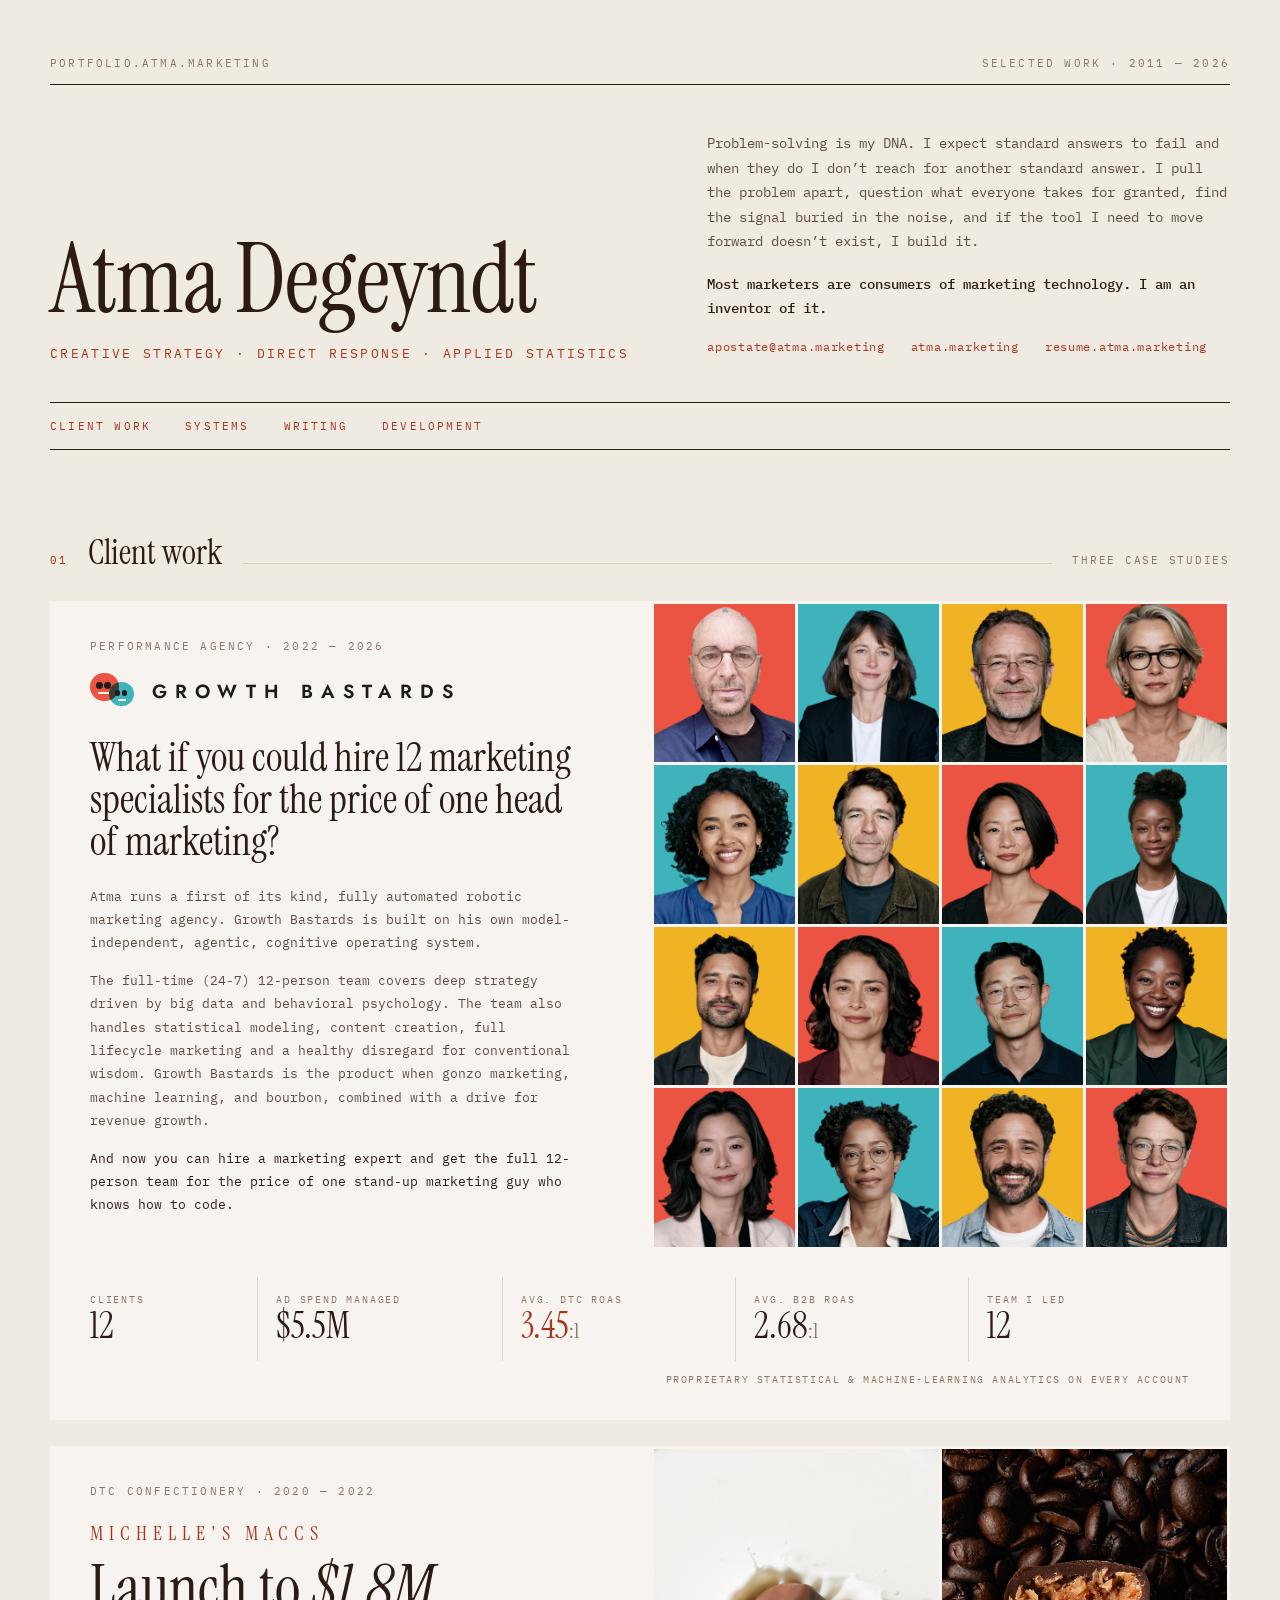
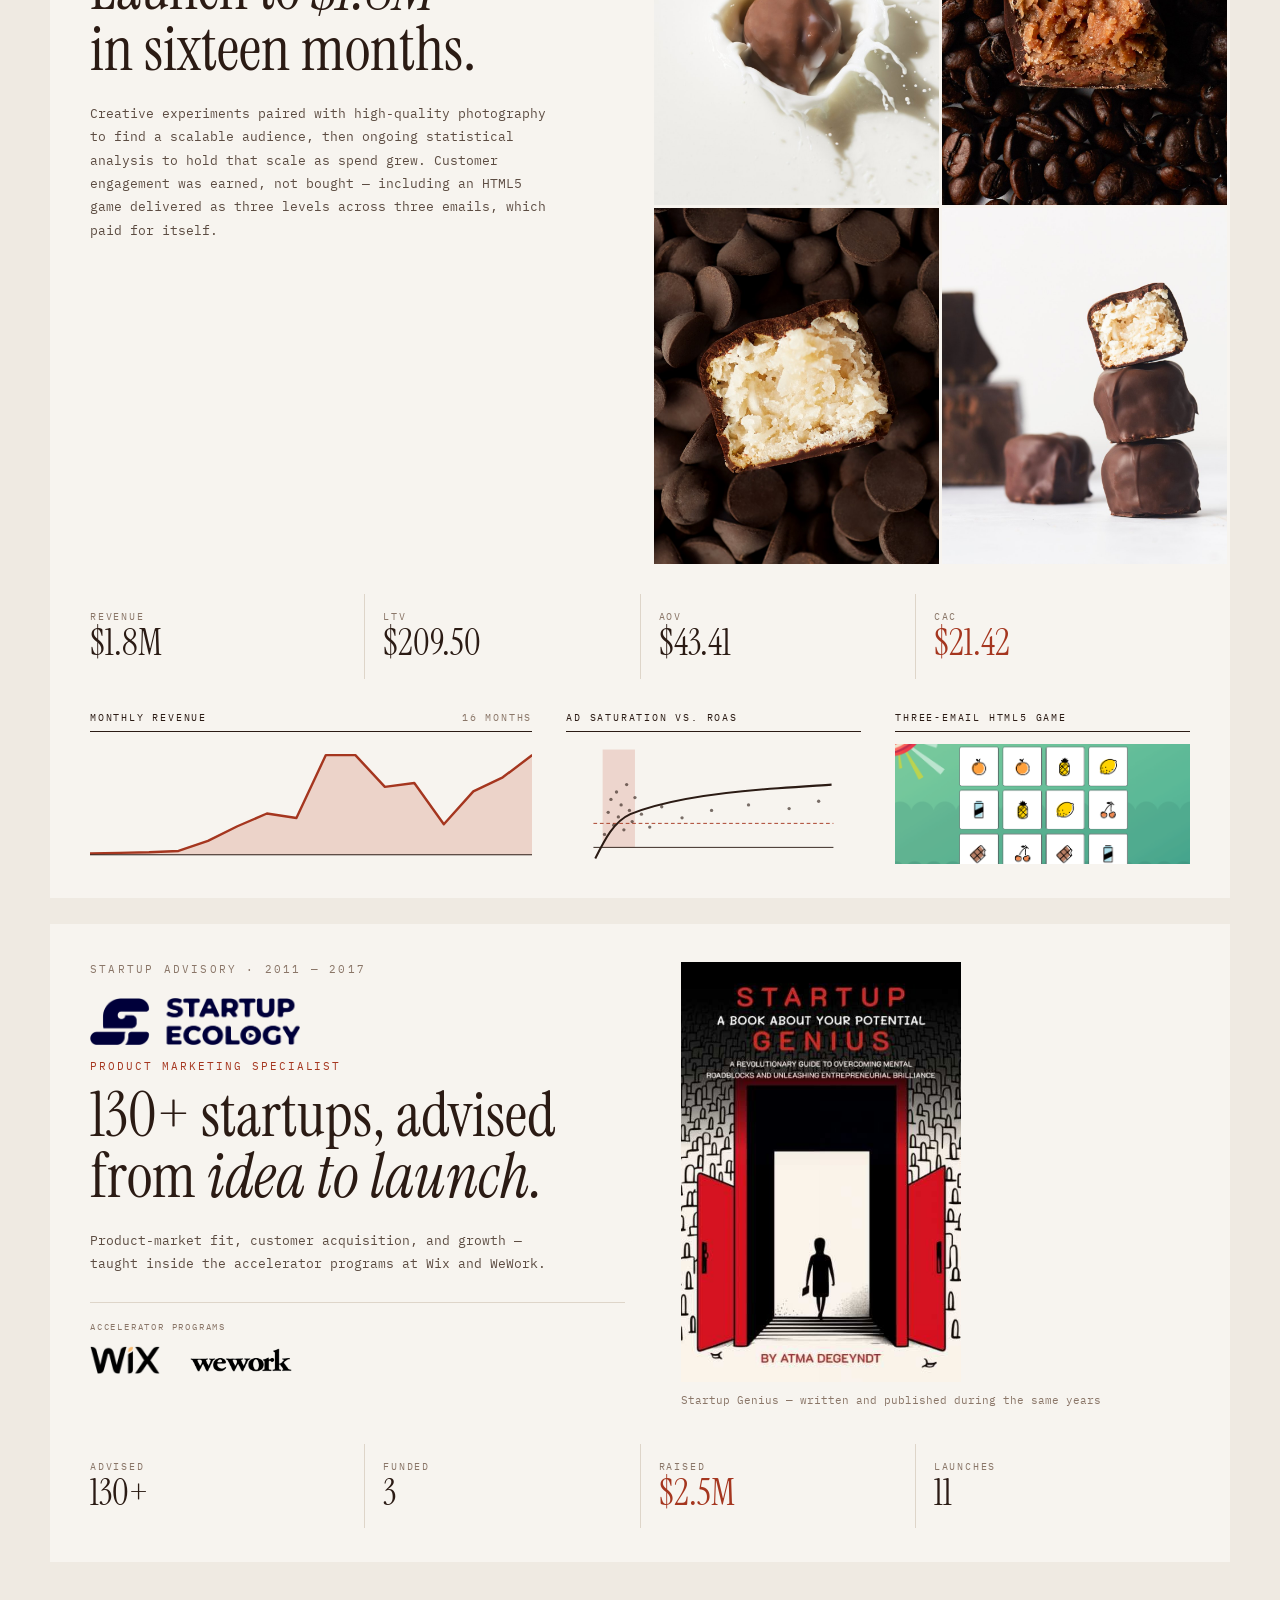
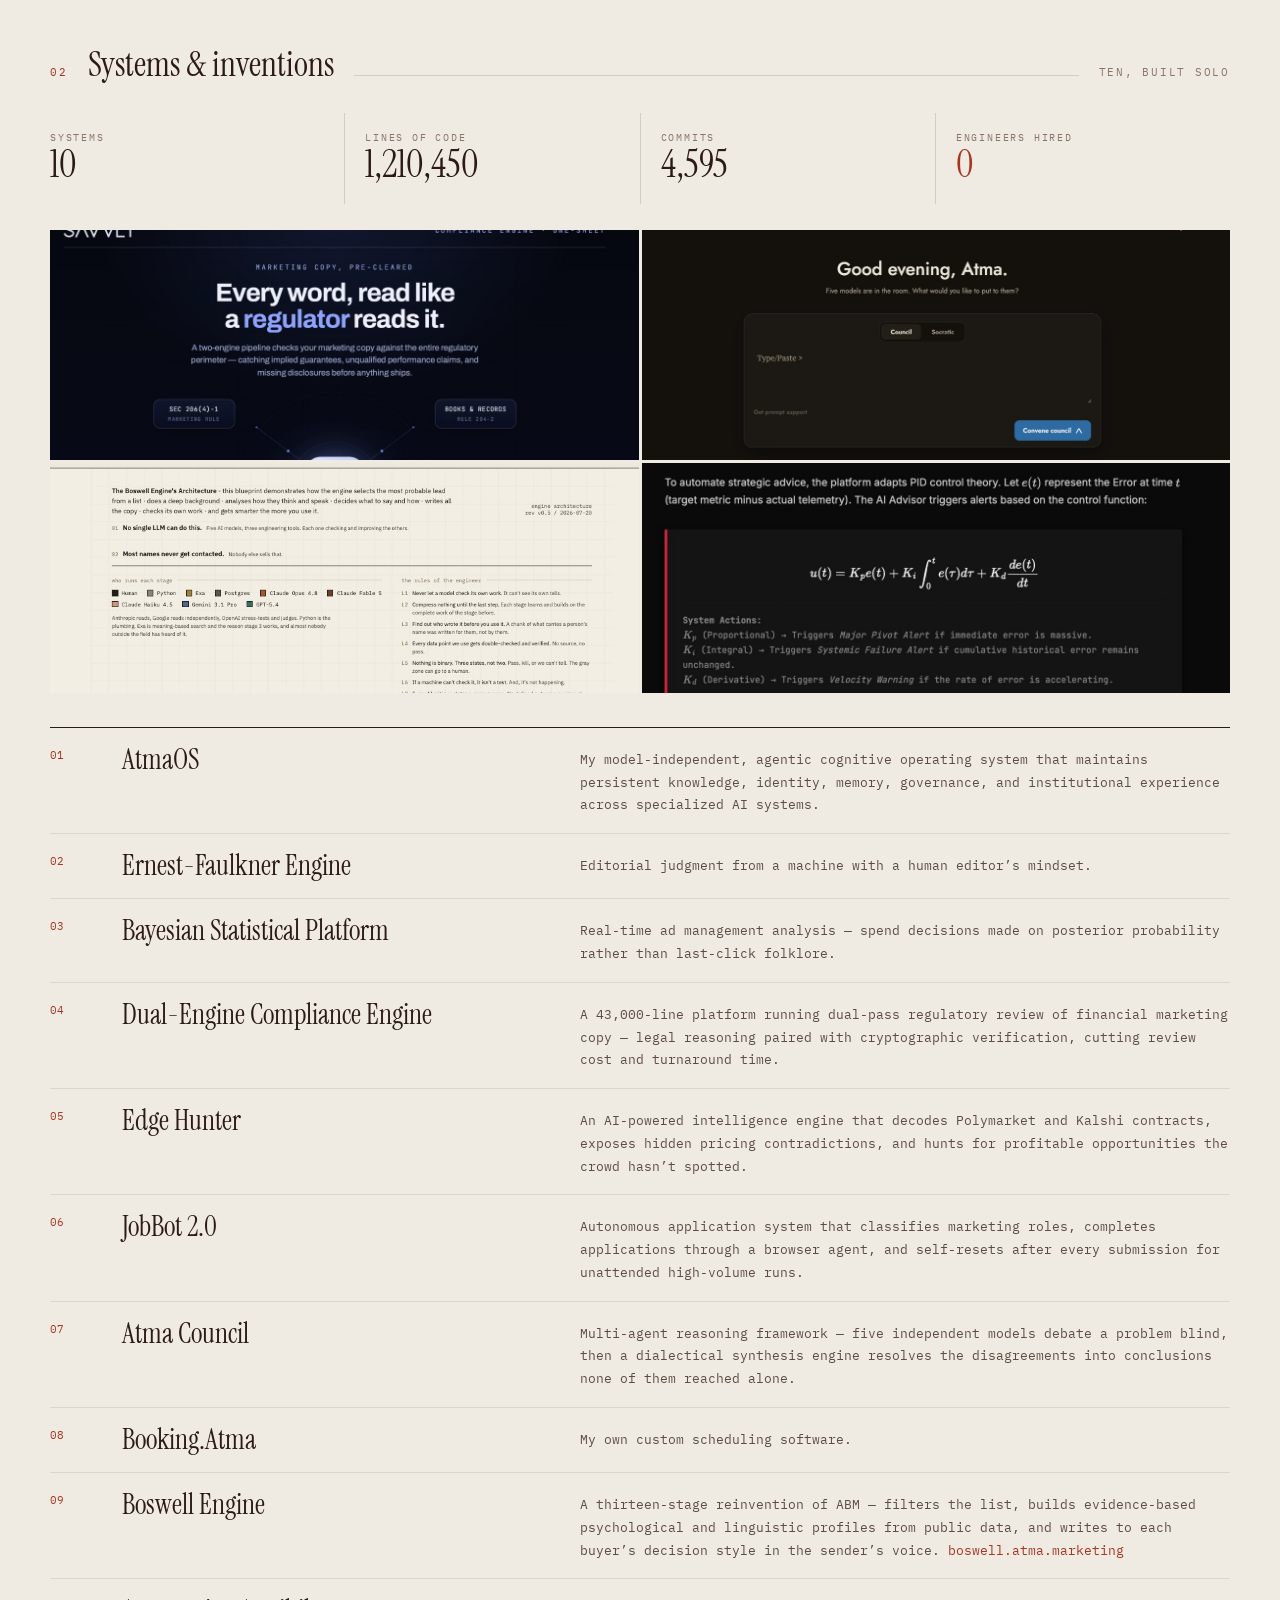
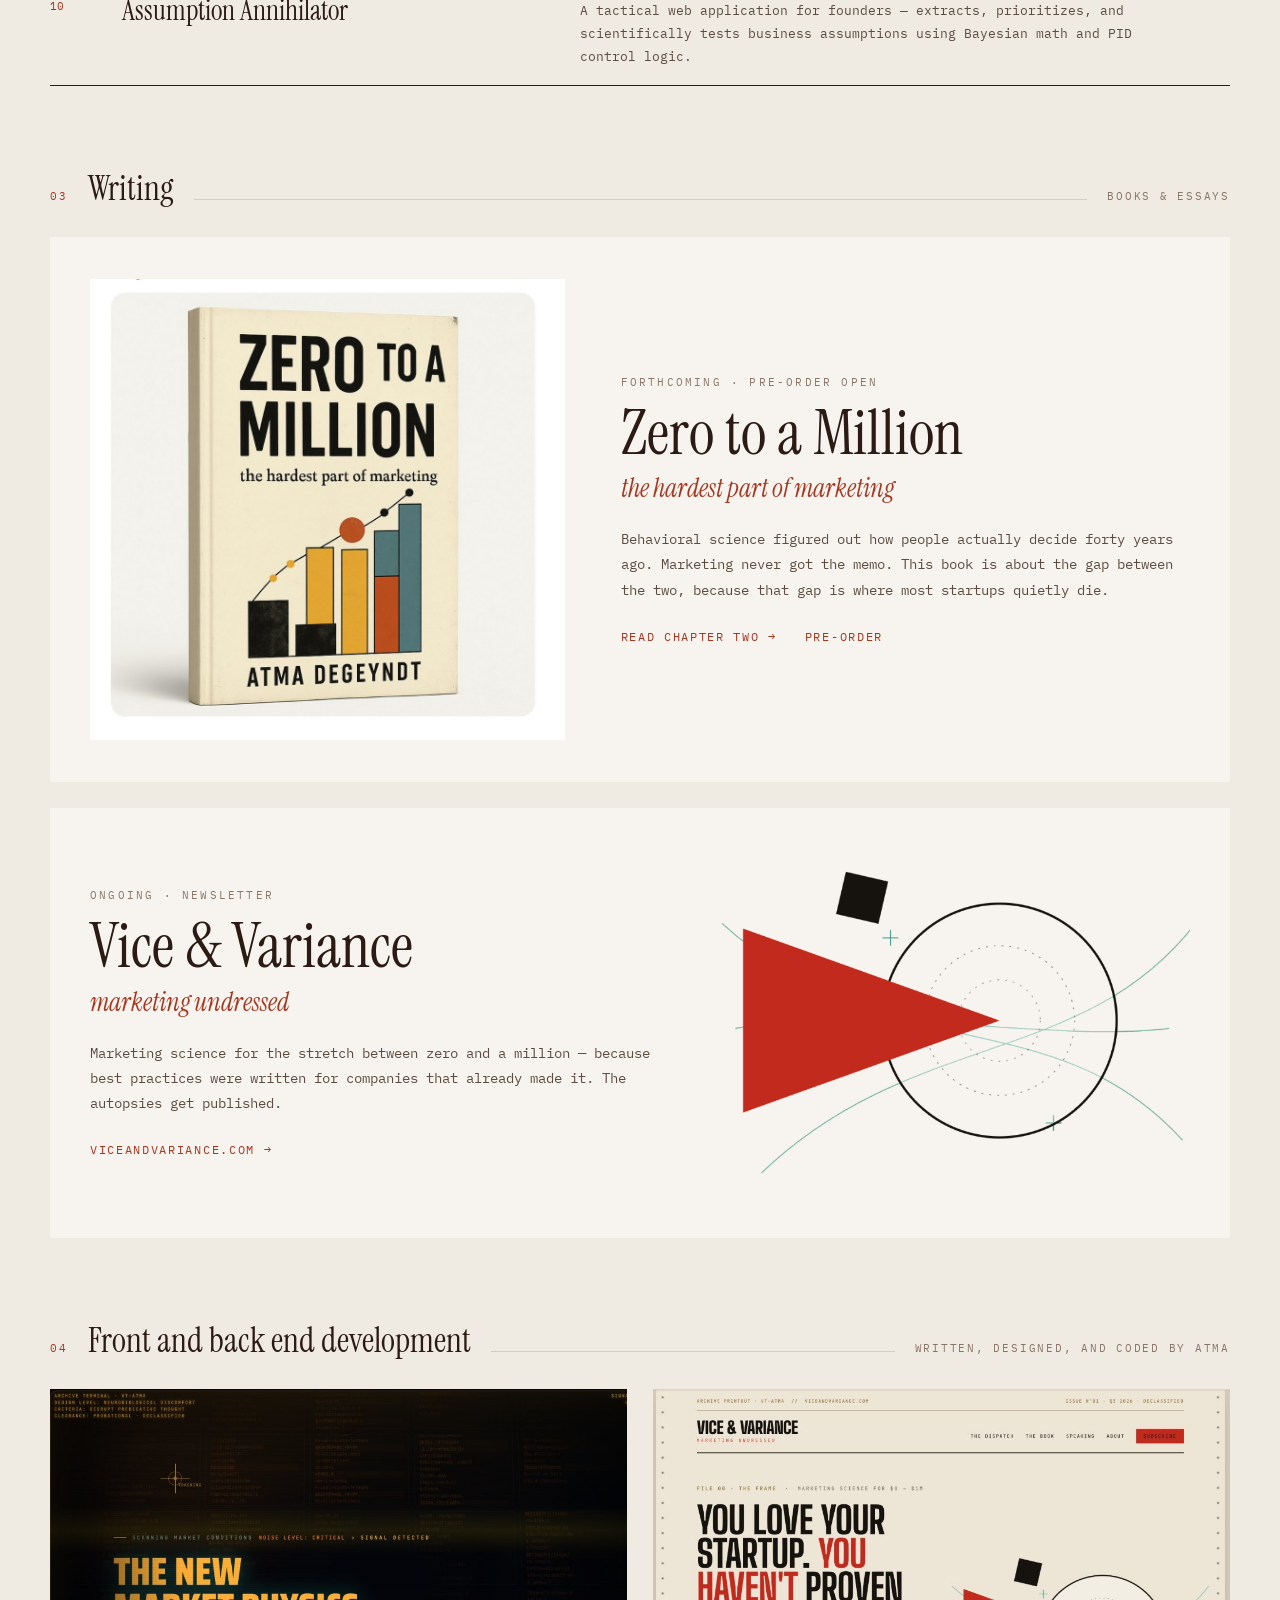
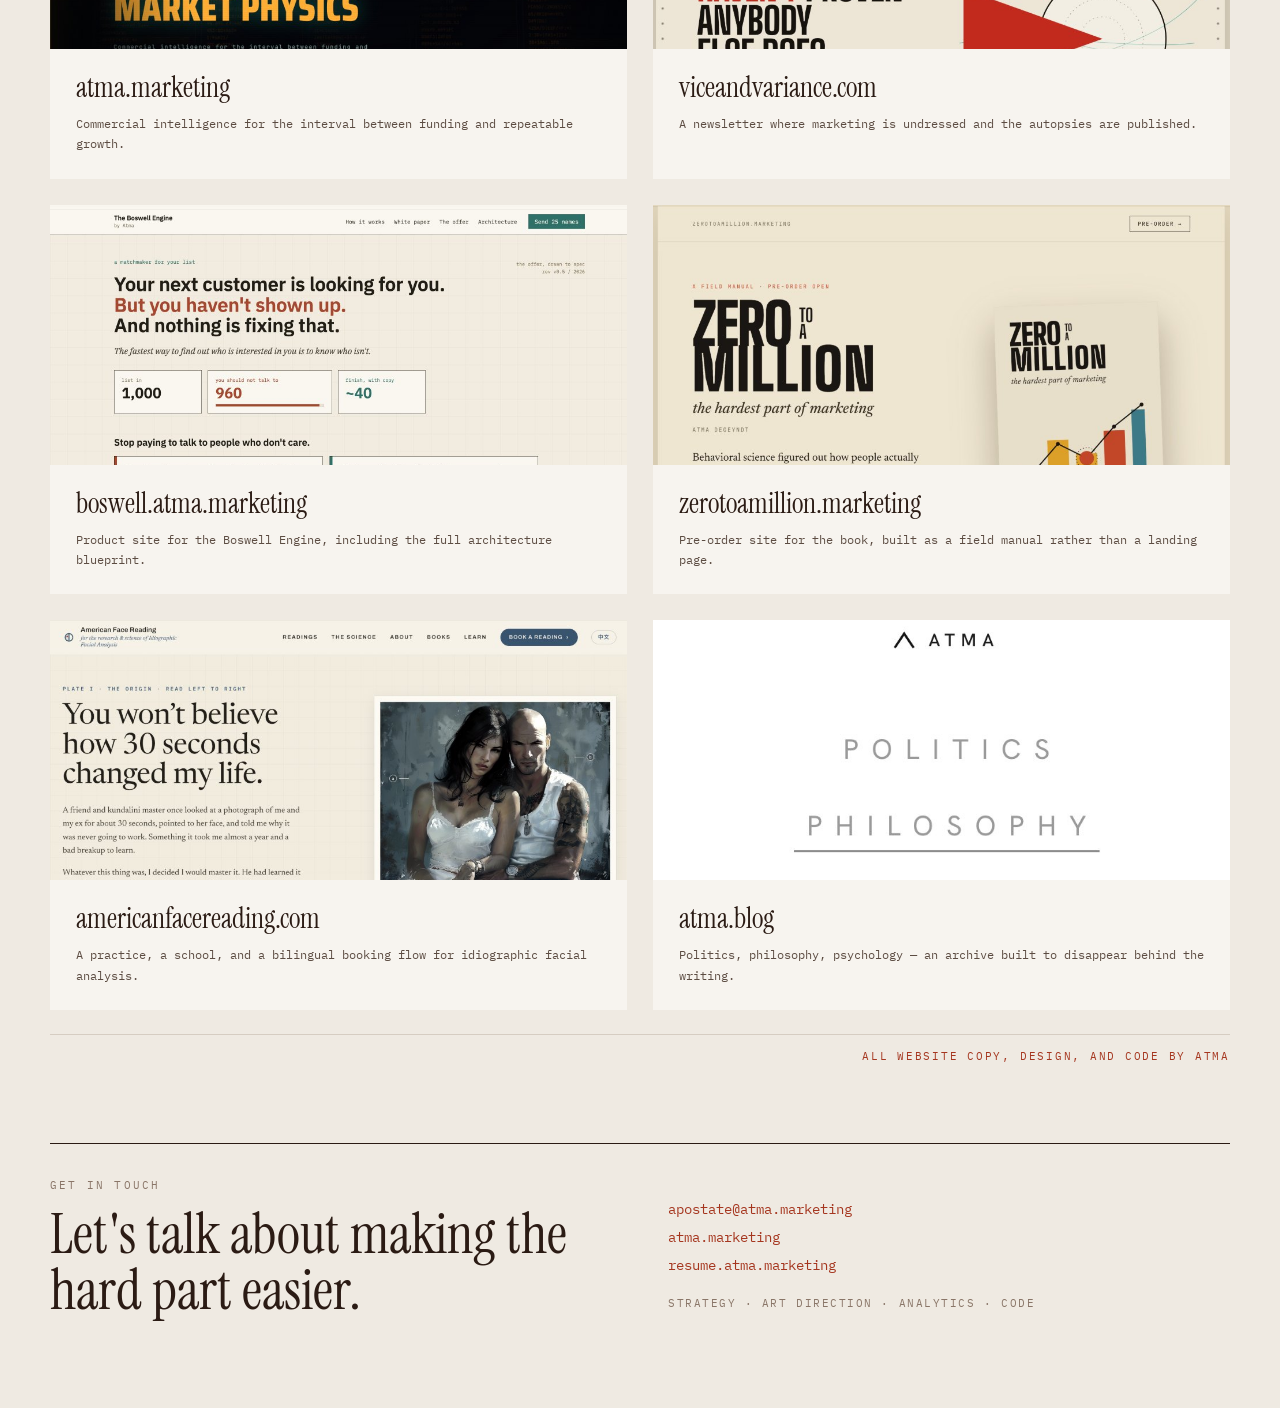
==== index.html @ 8fdf5887 "updated portfolio (atma headshot)." ====
<!DOCTYPE html>
<html lang="en">
<head>
<meta charset="utf-8">
<meta name="viewport" content="width=device-width, initial-scale=1">
<title>Atma Degeyndt — Creative Strategy, Direct Response, Applied Statistics</title>
<meta name="description" content="Selected work: a DTC launch taken to $1.8M in sixteen months, a performance agency managing $5.5M in ad spend, 130+ startups advised, ten AI systems built solo, and the sites behind them.">
<link rel="canonical" href="https://portfolio.atma.marketing/">
<meta name="robots" content="index, follow, max-image-preview:large, max-snippet:-1">
<meta name="author" content="Atma Degeyndt">
<meta name="theme-color" content="#efeae2">
<meta property="og:type" content="website">
<meta property="og:site_name" content="Atma Degeyndt — Portfolio">
<meta property="og:locale" content="en_US">
<meta property="og:url" content="https://portfolio.atma.marketing/">
<meta property="og:title" content="Atma Degeyndt — Selected work, 2011–2026">
<meta property="og:description" content="Selected work: a DTC launch taken to $1.8M in sixteen months, a performance agency managing $5.5M in ad spend, 130+ startups advised, ten AI systems built solo, and the sites behind them.">
<meta property="og:image" content="https://portfolio.atma.marketing/og-image.png">
<meta property="og:image:type" content="image/png">
<meta property="og:image:width" content="1200">
<meta property="og:image:height" content="630">
<meta property="og:image:alt" content="Atma Degeyndt — creative strategy, direct response, applied statistics.">
<meta name="twitter:card" content="summary_large_image">
<meta name="twitter:title" content="Atma Degeyndt — Selected work, 2011–2026">
<meta name="twitter:description" content="Selected work: a DTC launch taken to $1.8M in sixteen months, a performance agency managing $5.5M in ad spend, 130+ startups advised, ten AI systems built solo, and the sites behind them.">
<meta name="twitter:image" content="https://portfolio.atma.marketing/og-image.png">
<link rel="icon" href="/favicon.svg" type="image/svg+xml">
<link rel="icon" href="/favicon-32.png" sizes="32x32" type="image/png">
<link rel="apple-touch-icon" href="/apple-touch-icon.png">
<link rel="manifest" href="/site.webmanifest">
<link rel="preconnect" href="https://fonts.googleapis.com">
<link rel="preconnect" href="https://fonts.gstatic.com" crossorigin>
<link href="https://fonts.googleapis.com/css2?family=Instrument+Serif:ital@0;1&family=IBM+Plex+Mono:wght@400;500;600&family=Jost:wght@600&display=swap" rel="stylesheet">
<style>
body { margin: 0; background: #efeae2; }
  a { color: #a5361f; text-decoration: none; }
  a:hover { color: #2b1b14; }

  @keyframes peekIn { from { opacity: 0; } to { opacity: 1; } }
  [data-peek] { cursor: zoom-in; }
  [data-peek]:hover { outline: 2px solid #a5361f; outline-offset: -2px; }
  img { max-width: 100%; }
  @media (max-width: 900px) {
    [style*="grid-template-columns"] { grid-template-columns: 1fr !important; }
    [style*="display:flex"], [style*="display: flex"] { flex-wrap: wrap !important; min-width: 0 !important; }
    [style*="display:grid"], [style*="display: grid"] { min-width: 0 !important; }
    [style*="display:flex"] > *, [style*="display: flex"] > *,
    [style*="display:grid"] > *, [style*="display: grid"] > * { min-width: 0 !important; }
    [style*="gap:34px"], [style*="gap: 34px"], [style*="gap:30px"], [style*="gap: 30px"],
    [style*="gap:28px"], [style*="gap: 28px"], [style*="gap:26px"], [style*="gap: 26px"] { gap: 14px 18px !important; }
    [style*="grid-template-rows"] { grid-template-rows: auto !important; }
    img[style*="height:100%"], img[style*="height: 100%"] { height: auto !important; aspect-ratio: 3 / 2; }
    [style*="grid-template-columns:repeat(4,1fr)"], [style*="grid-template-columns: repeat(4,1fr)"], [style*="grid-template-columns:repeat(4, 1fr)"], [style*="grid-template-columns: repeat(4, 1fr)"], [style*="0.72fr"], [style*="0.95fr"] { grid-template-columns: 1fr 1fr !important; }
    [style*="1180px"] { padding-left: 20px !important; padding-right: 20px !important; }
    [style*="white-space:nowrap"], [style*="white-space: nowrap"] { white-space: normal !important; }
    [style*="height:330px"], [style*="height: 330px"], [style*="height:340px"], [style*="height: 340px"], [style*="height:306px"], [style*="height: 306px"], [style*="height:300px"], [style*="height: 300px"], [style*="height:260px"], [style*="height: 260px"], [style*="height:236px"], [style*="height: 236px"], [style*="height:230px"], [style*="height: 230px"], [style*="height:180px"], [style*="height: 180px"], [style*="height:163px"], [style*="height: 163px"], [style*="height:420px"], [style*="height: 420px"] { height: auto !important; min-height: 0 !important; }
    [style*="width:280px"], [style*="width: 280px"], [style*="width:210px"], [style*="width: 210px"], [style*="width:200px"], [style*="width: 200px"], [style*="width:196px"], [style*="width: 196px"], [style*="width:120px"], [style*="width: 120px"] { width: 56% !important; }
    [style*="padding:38px 40px 30px"], [style*="padding: 38px 40px 30px"], [style*="padding:42px 40px"], [style*="padding: 42px 40px"], [style*="padding:34px 40px 30px"], [style*="padding: 34px 40px 30px"], [style*="padding:32px 34px"], [style*="padding: 32px 34px"], [style*="padding:30px 34px"], [style*="padding: 30px 34px"] { padding: 26px 22px !important; }
    [style*="padding:0 40px"], [style*="padding: 0 40px"], [style*="padding:0px 40px"], [style*="padding: 0px 40px"], [style*="padding:30px 40px 0"], [style*="padding: 30px 40px 0"], [style*="padding:30px 40px 0px"], [style*="padding: 30px 40px 0px"], [style*="padding:34px 40px 0"], [style*="padding: 34px 40px 0"], [style*="padding:34px 40px 0px"], [style*="padding: 34px 40px 0px"], [style*="padding:32px 40px 0"], [style*="padding: 32px 40px 0"], [style*="padding:32px 40px 0px"], [style*="padding: 32px 40px 0px"], [style*="padding:16px 40px 0"], [style*="padding: 16px 40px 0"], [style*="padding:16px 40px 0px"], [style*="padding: 16px 40px 0px"], [style*="padding:22px 40px 0"], [style*="padding: 22px 40px 0"], [style*="padding:22px 40px 0px"], [style*="padding: 22px 40px 0px"], [style*="padding:10px 38px 0"], [style*="padding: 10px 38px 0"], [style*="padding:10px 38px 0px"], [style*="padding: 10px 38px 0px"], [style*="padding:4px 34px 0"], [style*="padding: 4px 34px 0"], [style*="padding:4px 34px 0px"], [style*="padding: 4px 34px 0px"] { padding-left: 22px !important; padding-right: 22px !important; }
    [style*="gap:56px"], [style*="gap: 56px"], [style*="gap:44px"], [style*="gap: 44px"], [style*="gap:34px"], [style*="gap: 34px"] { gap: 26px !important; }
    [style*="font-size:26px"], [style*="font-size: 26px"] { font-size: 20px !important; }
    [style*="font-size:28px"], [style*="font-size: 28px"] { font-size: 21px !important; }
    [style*="font-size:30px"], [style*="font-size: 30px"] { font-size: 22px !important; }
    [style*="font-size:34px"], [style*="font-size: 34px"] { font-size: 24px !important; }
    [style*="font-size:36px"], [style*="font-size: 36px"] { font-size: 26px !important; }
    [style*="font-size:38px"], [style*="font-size: 38px"] { font-size: 26px !important; }
    [style*="font-size:40px"], [style*="font-size: 40px"] { font-size: 27px !important; }
    [style*="font-size:44px"], [style*="font-size: 44px"] { font-size: 28px !important; }
    [style*="font-size:50px"], [style*="font-size: 50px"] { font-size: 30px !important; }
    [style*="font-size:52px"], [style*="font-size: 52px"] { font-size: 32px !important; }
    [style*="font-size:56px"], [style*="font-size: 56px"] { font-size: 34px !important; }
    [style*="font-size:58px"], [style*="font-size: 58px"] { font-size: 34px !important; }
    [style*="font-size:62px"], [style*="font-size: 62px"] { font-size: 36px !important; }
    [style*="font-size:76px"], [style*="font-size: 76px"] { font-size: 40px !important; }
    [style*="font-size:82px"], [style*="font-size: 82px"] { font-size: 44px !important; }
    [style*="font-size:96px"], [style*="font-size: 96px"] { font-size: 50px !important; }
    div.teamgrid[style] { grid-template-columns: repeat(4, 1fr) !important; min-height: 0 !important; flex: none !important; }
    div.teamgrid[style] > div { aspect-ratio: 1 / 1; }
  }
  @media print {
    a { color: #2b1b14 !important; }
    [target="_blank"]::after { content: " (" attr(href) ")"; font-size: 9px; color: #8a7668; }
  }
</style>
<script type="application/ld+json">
{
  "@context": "https://schema.org",
  "@type": "ProfilePage",
  "mainEntity": {
    "@type": "Person",
    "name": "Atma Degeyndt",
    "url": "https://portfolio.atma.marketing",
    "email": "apostate@atma.marketing",
    "jobTitle": "Director of Creative Strategy",
    "description": "Creative strategist and direct-response marketer. Finds audiences with creative experiments and photography, proves them with statistics, and builds the systems that keep them running.",
    "knowsAbout": [
      "Creative strategy",
      "Direct response marketing",
      "Bayesian statistics",
      "Performance marketing",
      "Product marketing",
      "Machine learning"
    ],
    "sameAs": [
      "https://atma.marketing",
      "https://viceandvariance.com",
      "https://atma.blog",
      "https://resume.atma.marketing"
    ],
    "worksFor": {
      "@type": "Organization",
      "name": "Growth Bastards"
    }
  }
}
</script>
</head>
<body>
<div style="background:#efeae2; color:#2b1b14; font-family:'IBM Plex Mono',monospace; padding:0 0 90px;">

  <div style="max-width:1180px; margin:0 auto; padding:0 40px;">

    <div style="padding:56px 0 0;">
      <div style="display:flex; justify-content:space-between; align-items:flex-end; padding-bottom:14px; border-bottom:1px solid #2b1b14; font-size:11px; letter-spacing:.2em; text-transform:uppercase; color:#8a7668;">
        <span>portfolio.atma.marketing</span>
        <span>Selected work · 2011 — 2026</span>
      </div>

      <div style="display:grid; grid-template-columns:1.15fr 1fr; gap:56px; padding:46px 0 40px; align-items:end;">
        <div>
          <div style="font-family:'Instrument Serif',serif; font-size:96px; line-height:.92; letter-spacing:-.01em;">Atma Degeyndt</div>
          <div style="font-size:13px; letter-spacing:.18em; text-transform:uppercase; color:#a5361f; margin-top:20px;">Creative strategy · Direct response · Applied statistics</div>
        </div>
        <div style="display:flex; flex-direction:column; gap:18px; padding-bottom:8px;">
          <div style="font-size:14px; line-height:1.75; color:#5c4c42; text-wrap:pretty;">Problem-solving is my DNA. I expect standard answers to fail and when they do I don’t reach for another standard answer. I pull the problem apart, question what everyone takes for granted, find the signal buried in the noise, and if the tool I need to move forward doesn’t exist, I build it.</div>
          <div style="font-size:14px; line-height:1.75; color:#2b1b14; font-weight:500; text-wrap:pretty;">Most marketers are consumers of marketing technology. I am an inventor of it.</div>
          <div style="display:flex; flex-wrap:wrap; gap:8px 26px; font-size:12px; letter-spacing:.06em;">
            <a href="mailto:apostate@atma.marketing">apostate@atma.marketing</a>
            <a href="https://atma.marketing" target="_blank" rel="noopener">atma.marketing</a>
            <a href="https://resume.atma.marketing" target="_blank" rel="noopener">resume.atma.marketing</a>
          </div>
        </div>
      </div>

      <div style="display:flex; gap:34px; padding:16px 0; border-top:1px solid #2b1b14; border-bottom:1px solid #2b1b14; font-size:11px; letter-spacing:.2em; text-transform:uppercase;">
        <a href="#work">Client work</a>
        <a href="#systems">Systems</a>
        <a href="#writing">Writing</a>
        <a href="#sites">Development</a>
      </div>
    </div>

    <div id="work" style="padding:80px 0 0;">
      <div style="display:flex; align-items:baseline; gap:20px;">
        <span style="font-size:11px; letter-spacing:.2em; text-transform:uppercase; color:#a5361f;">01</span>
        <span style="font-family:'Instrument Serif',serif; font-size:34px;">Client work</span>
        <span style="flex:1; height:1px; background:#d6cdc2;"></span>
        <span style="font-size:11px; letter-spacing:.16em; text-transform:uppercase; color:#8a7668;">Three case studies</span>
      </div>

      <div style="background:#f7f4ef; margin-top:26px; padding:0 0 34px;">
        <div style="display:grid; grid-template-columns:1.05fr 1fr; gap:0; align-items:stretch;">
          <div style="padding:38px 40px 30px;">
            <div style="font-size:11px; letter-spacing:.2em; text-transform:uppercase; color:#8a7668;">Performance agency · 2022 — 2026</div>
            <span style="display:inline-flex; align-items:center; gap:15px; margin-top:20px; color:#1B1B1B;"><span style="position:relative; width:47px; height:37px; flex:none; isolation:isolate; display:block;"><span style="position:absolute; left:0; top:0; width:28.7px; height:28.7px; border-radius:50%; background:#EB5443;"></span><span style="position:absolute; left:19.3px; top:9.4px; width:24.3px; height:24.3px; border-radius:50%; background:#3FB3BB; mix-blend-mode:multiply;"></span><span style="position:absolute; left:6.2px; top:9.4px; width:6.9px; height:6.9px; border-radius:50%; background:#1B1B1B;"></span><span style="position:absolute; left:14.4px; top:9.4px; width:6.9px; height:6.9px; border-radius:50%; background:#1B1B1B;"></span><span style="position:absolute; left:24.9px; top:17.5px; width:5.6px; height:5.6px; border-radius:50%; background:#1B1B1B;"></span><span style="position:absolute; left:31.8px; top:17.5px; width:5.6px; height:5.6px; border-radius:50%; background:#1B1B1B;"></span><span style="position:absolute; left:8.1px; top:19.3px; width:10.6px; height:2.5px; background:#F3F0E8;"></span><span style="position:absolute; left:27.5px; top:26.2px; width:8.1px; height:2.2px; background:#F3F0E8;"></span></span><span style="font-family:'Jost',sans-serif; font-weight:600; font-size:19px; line-height:1; letter-spacing:.42em; white-space:nowrap;">GROWTH BASTARDS</span></span>
            <div style="font-family:'Instrument Serif',serif; font-size:40px; line-height:1.06; margin-top:22px; text-wrap:pretty;">What if you could hire 12 marketing specialists for the price of one head of marketing?</div>
            <div style="font-size:13px; line-height:1.8; color:#5c4c42; margin-top:22px; max-width:480px; text-wrap:pretty;">Atma runs a first of its kind, fully automated robotic marketing agency. Growth Bastards is built on his own model-independent, agentic, cognitive operating system.</div>
            <div style="font-size:13px; line-height:1.8; color:#5c4c42; margin-top:14px; max-width:480px; text-wrap:pretty;">The full-time (24-7) 12-person team covers deep strategy driven by big data and behavioral psychology. The team also handles statistical modeling, content creation, full lifecycle marketing and a healthy disregard for conventional wisdom. Growth Bastards is the product when gonzo marketing, machine learning, and bourbon, combined with a drive for revenue growth.</div>
            <div style="font-size:13px; line-height:1.8; color:#2b1b14; margin-top:14px; max-width:480px; text-wrap:pretty;">And now you can hire a marketing expert and get the full 12-person team for the price of one stand-up marketing guy who knows how to code.</div>
          </div>
          <div style="display:flex; flex-direction:column; padding:3px 3px 0 0;">
            <div class="teamgrid" style="display:grid; grid-template-columns:repeat(4,1fr); grid-auto-rows:1fr; gap:3px; flex:1; min-height:480px;">
              <div style="position:relative; overflow:hidden; background:#EB5443; min-height:0;"><img loading="lazy" decoding="async" src="img/team/atma-cutout.png" alt="Atma, Chief Marketing Officer" style="position:absolute; left:0; top:0; width:100%; height:100%; object-fit:cover; object-position:50% 12%; filter:saturate(.65) contrast(1.04); display:block;"></div>
              <div style="position:relative; overflow:hidden; background:#3FB3BB; min-height:0;"><img loading="lazy" decoding="async" src="img/team/sandy-hill.webp" alt="Sandy Hill, AI Executive Orchestrator" style="position:absolute; left:0; top:0; width:100%; height:100%; object-fit:cover; object-position:50% 12%; filter:saturate(.65) contrast(1.04); display:block;"></div>
              <div style="position:relative; overflow:hidden; background:#F0B323; min-height:0;"><img loading="lazy" decoding="async" src="img/team/bruce-thirls.webp" alt="Bruce Thirls, AI Head of Product" style="position:absolute; left:0; top:0; width:100%; height:100%; object-fit:cover; object-position:50% 12%; filter:saturate(.65) contrast(1.04); display:block;"></div>
              <div style="position:relative; overflow:hidden; background:#EB5443; min-height:0;"><img loading="lazy" decoding="async" src="img/team/lieke-de-groot.webp" alt="Lieke de Groot, AI Design Thinking Director" style="position:absolute; left:0; top:0; width:100%; height:100%; object-fit:cover; object-position:50% 12%; filter:saturate(.65) contrast(1.04); display:block;"></div>
              <div style="position:relative; overflow:hidden; background:#3FB3BB; min-height:0;"><img loading="lazy" decoding="async" src="img/team/palesa-govender.webp" alt="Palesa Govender, AI UX/UI Design Lead" style="position:absolute; left:0; top:0; width:100%; height:100%; object-fit:cover; object-position:50% 12%; filter:saturate(.65) contrast(1.04); display:block;"></div>
              <div style="position:relative; overflow:hidden; background:#F0B323; min-height:0;"><img loading="lazy" decoding="async" src="img/team/phil-havermyer.webp" alt="Phil Havermyer, AI Senior Copywriter" style="position:absolute; left:0; top:0; width:100%; height:100%; object-fit:cover; object-position:50% 12%; filter:saturate(.65) contrast(1.04); display:block;"></div>
              <div style="position:relative; overflow:hidden; background:#EB5443; min-height:0;"><img loading="lazy" decoding="async" src="img/team/candace-opal.webp" alt="Candace Opal, AI Brand and Campaign Designer" style="position:absolute; left:0; top:0; width:100%; height:100%; object-fit:cover; object-position:50% 12%; filter:saturate(.65) contrast(1.04); display:block;"></div>
              <div style="position:relative; overflow:hidden; background:#3FB3BB; min-height:0;"><img loading="lazy" decoding="async" src="img/team/journey-snowden.webp" alt="Journey Snowden, AI Principal Frontend Engineer" style="position:absolute; left:0; top:0; width:100%; height:100%; object-fit:cover; object-position:50% 12%; filter:saturate(.65) contrast(1.04); display:block;"></div>
              <div style="position:relative; overflow:hidden; background:#F0B323; min-height:0;"><img loading="lazy" decoding="async" src="img/team/vedant-tiwari.webp" alt="Vedant Tiwari, AI Principal Backend Engineer" style="position:absolute; left:0; top:0; width:100%; height:100%; object-fit:cover; object-position:50% 12%; filter:saturate(.65) contrast(1.04); display:block;"></div>
              <div style="position:relative; overflow:hidden; background:#EB5443; min-height:0;"><img loading="lazy" decoding="async" src="img/team/maya-serrano.webp" alt="Maya Serrano, AI Paid Media Director" style="position:absolute; left:0; top:0; width:100%; height:100%; object-fit:cover; object-position:50% 12%; filter:saturate(.65) contrast(1.04); display:block;"></div>
              <div style="position:relative; overflow:hidden; background:#3FB3BB; min-height:0;"><img loading="lazy" decoding="async" src="img/team/owen-park.webp" alt="Owen Park, AI Google Ads Strategist" style="position:absolute; left:0; top:0; width:100%; height:100%; object-fit:cover; object-position:50% 12%; filter:saturate(.65) contrast(1.04); display:block;"></div>
              <div style="position:relative; overflow:hidden; background:#F0B323; min-height:0;"><img loading="lazy" decoding="async" src="img/team/nia-calder.webp" alt="Nia Calder, AI Meta Ads Strategist" style="position:absolute; left:0; top:0; width:100%; height:100%; object-fit:cover; object-position:50% 12%; filter:saturate(.65) contrast(1.04); display:block;"></div>
              <div style="position:relative; overflow:hidden; background:#EB5443; min-height:0;"><img loading="lazy" decoding="async" src="img/team/evelyn-cho.webp" alt="Evelyn Cho, AI LinkedIn Ads Strategist" style="position:absolute; left:0; top:0; width:100%; height:100%; object-fit:cover; object-position:50% 12%; filter:saturate(.65) contrast(1.04); display:block;"></div>
              <div style="position:relative; overflow:hidden; background:#3FB3BB; min-height:0;"><img loading="lazy" decoding="async" src="img/team/imani-brooks.webp" alt="Imani Brooks, AI Bayesian Analytics Lead" style="position:absolute; left:0; top:0; width:100%; height:100%; object-fit:cover; object-position:50% 12%; filter:saturate(.65) contrast(1.04); display:block;"></div>
              <div style="position:relative; overflow:hidden; background:#F0B323; min-height:0;"><img loading="lazy" decoding="async" src="img/team/leandro-costa.webp" alt="Leandro Costa, AI SEO and Organic Growth Lead" style="position:absolute; left:0; top:0; width:100%; height:100%; object-fit:cover; object-position:50% 12%; filter:saturate(.65) contrast(1.04); display:block;"></div>
              <div style="position:relative; overflow:hidden; background:#EB5443; min-height:0;"><img loading="lazy" decoding="async" src="img/team/rowan-ellis.webp" alt="Rowan Ellis, AI Quality and Accessibility Lead" style="position:absolute; left:0; top:0; width:100%; height:100%; object-fit:cover; object-position:50% 12%; filter:saturate(.65) contrast(1.04); display:block;"></div>
            </div>
          </div>
        </div>

        <div style="padding:30px 40px 0;">
          <div style="display:grid; grid-template-columns:0.72fr 1.05fr 1fr 1fr 0.95fr; gap:1px; background:#ded5c9;">
            <div style="background:#f7f4ef; padding:16px 0;">
              <div style="font-size:10px; letter-spacing:.18em; text-transform:uppercase; color:#8a7668;">Clients</div>
              <div style="font-family:'Instrument Serif',serif; font-size:36px; line-height:1.1;">12</div>
            </div>
            <div style="background:#f7f4ef; padding:16px 0 16px 18px;">
              <div style="font-size:10px; letter-spacing:.18em; text-transform:uppercase; color:#8a7668;">Ad spend managed</div>
              <div style="font-family:'Instrument Serif',serif; font-size:36px; line-height:1.1;">$5.5M</div>
            </div>
            <div style="background:#f7f4ef; padding:16px 0 16px 18px;">
              <div style="font-size:10px; letter-spacing:.18em; text-transform:uppercase; color:#8a7668;">Avg. DTC ROAS</div>
              <div style="font-family:'Instrument Serif',serif; font-size:36px; line-height:1.1; color:#a5361f;">3.45<span style="font-size:22px; color:#8a7668;">:1</span></div>
            </div>
            <div style="background:#f7f4ef; padding:16px 0 16px 18px;">
              <div style="font-size:10px; letter-spacing:.18em; text-transform:uppercase; color:#8a7668;">Avg. B2B ROAS</div>
              <div style="font-family:'Instrument Serif',serif; font-size:36px; line-height:1.1;">2.68<span style="font-size:22px; color:#8a7668;">:1</span></div>
            </div>
            <div style="background:#f7f4ef; padding:16px 0 16px 18px;">
              <div style="font-size:10px; letter-spacing:.18em; text-transform:uppercase; color:#8a7668;">Team I led</div>
              <div style="font-family:'Instrument Serif',serif; font-size:36px; line-height:1.1;">12</div>
            </div>
          </div>
          <div style="display:flex; justify-content:flex-end; padding-top:12px;">
            <div style="font-size:10px; letter-spacing:.16em; text-transform:uppercase; color:#8a7668;">Proprietary statistical &amp; machine-learning analytics on every account</div>
          </div>
        </div>
      </div>

      <div style="background:#f7f4ef; margin-top:26px; padding:0 0 34px;">
        <div style="display:grid; grid-template-columns:1.05fr 1fr; gap:0;">
          <div style="padding:38px 40px 30px;">
            <div style="font-size:11px; letter-spacing:.2em; text-transform:uppercase; color:#8a7668;">DTC confectionery · 2020 — 2022</div>
            <div style="font-family:'Instrument Serif',serif; font-size:20px; letter-spacing:.3em; text-transform:uppercase; color:#a5361f; margin-top:22px;">Michelle's Maccs</div>
            <div style="font-family:'Instrument Serif',serif; font-size:62px; line-height:.98; margin-top:12px; text-wrap:pretty;">Launch to <span style="font-style:italic;">$1.8M</span><br>in sixteen months.</div>
            <div style="font-size:13px; line-height:1.8; color:#5c4c42; margin-top:22px; max-width:460px; text-wrap:pretty;">Creative experiments paired with high-quality photography to find a scalable audience, then ongoing statistical analysis to hold that scale as spend grew. Customer engagement was earned, not bought — including an HTML5 game delivered as three levels across three emails, which paid for itself.</div>
          </div>
          <div style="display:grid; grid-template-columns:1fr 1fr; grid-template-rows:1fr 1fr; gap:3px; padding:3px 3px 0 0;">
            <img loading="lazy" decoding="async" src="img/milk-splash.jpg" alt="" style="width:100%; height:100%; min-height:0; object-fit:cover; display:block;">
            <img loading="lazy" decoding="async" src="img/espresso.jpg" alt="" style="width:100%; height:100%; min-height:0; object-fit:cover; display:block;">
            <img loading="lazy" decoding="async" src="img/coconut-chips.jpg" alt="" style="width:100%; height:100%; min-height:0; object-fit:cover; display:block;">
            <img loading="lazy" decoding="async" src="img/stack.jpg" alt="" style="width:100%; height:100%; min-height:0; object-fit:cover; display:block;">
          </div>
        </div>

        <div style="padding:30px 40px 0;">
          <div style="display:grid; grid-template-columns:repeat(4,1fr); gap:1px; background:#ded5c9;">
            <div style="background:#f7f4ef; padding:16px 0;">
              <div style="font-size:10px; letter-spacing:.18em; text-transform:uppercase; color:#8a7668;">Revenue</div>
              <div style="font-family:'Instrument Serif',serif; font-size:36px; line-height:1.1;">$1.8M</div>
            </div>
            <div style="background:#f7f4ef; padding:16px 0 16px 18px;">
              <div style="font-size:10px; letter-spacing:.18em; text-transform:uppercase; color:#8a7668;">LTV</div>
              <div style="font-family:'Instrument Serif',serif; font-size:36px; line-height:1.1;">$209.50</div>
            </div>
            <div style="background:#f7f4ef; padding:16px 0 16px 18px;">
              <div style="font-size:10px; letter-spacing:.18em; text-transform:uppercase; color:#8a7668;">AOV</div>
              <div style="font-family:'Instrument Serif',serif; font-size:36px; line-height:1.1;">$43.41</div>
            </div>
            <div style="background:#f7f4ef; padding:16px 0 16px 18px;">
              <div style="font-size:10px; letter-spacing:.18em; text-transform:uppercase; color:#8a7668;">CAC</div>
              <div style="font-family:'Instrument Serif',serif; font-size:36px; line-height:1.1; color:#a5361f;">$21.42</div>
            </div>
          </div>
        </div>

        <div style="display:grid; grid-template-columns:1.5fr 1fr 1fr; gap:34px; padding:32px 40px 0;">
          <div>
            <div style="display:flex; justify-content:space-between; align-items:baseline; border-bottom:1px solid #2b1b14; padding-bottom:7px;">
              <span style="font-size:10px; letter-spacing:.18em; text-transform:uppercase;">Monthly revenue</span>
              <span style="font-size:10px; letter-spacing:.18em; text-transform:uppercase; color:#8a7668;">16 months</span>
            </div>
            <svg viewBox="0 0 520 130" preserveAspectRatio="none" style="width:100%; height:120px; display:block; margin-top:12px;">
              <path d="M0,118.6 34.7,117.9 69.3,117.3 104,115.9 138.7,104.9 173.3,89.1 208,75.3 242.7,80.1 277.3,12 312,12 346.7,46.4 381.3,42.3 416,87 450.7,51.3 485.3,36.1 520,12 L520,120 L0,120 Z" fill="#e4b8ac" opacity=".55"></path>
              <polyline points="0,118.6 34.7,117.9 69.3,117.3 104,115.9 138.7,104.9 173.3,89.1 208,75.3 242.7,80.1 277.3,12 312,12 346.7,46.4 381.3,42.3 416,87 450.7,51.3 485.3,36.1 520,12" fill="none" stroke="#a5361f" stroke-width="2.4" stroke-linejoin="round" vector-effect="non-scaling-stroke"></polyline>
              <line x1="0" y1="120" x2="520" y2="120" stroke="#2b1b14" stroke-width="1" vector-effect="non-scaling-stroke"></line>
            </svg>
          </div>
          <div>
            <div style="font-size:10px; letter-spacing:.18em; text-transform:uppercase; border-bottom:1px solid #2b1b14; padding-bottom:7px;">Ad saturation vs. ROAS</div>
            <svg viewBox="0 0 260 130" style="width:100%; height:120px; display:block; margin-top:12px;">
              <rect x="10" y="6" width="35" height="106" fill="#e4b8ac" opacity=".5"></rect>
              <line x1="0" y1="86" x2="260" y2="86" stroke="#a5361f" stroke-width="1" stroke-dasharray="4 3"></line>
              <g fill="#2b1b14" opacity=".62">
                <circle cx="12" cy="98" r="1.8"></circle><circle cx="16" cy="74" r="1.8"></circle><circle cx="19" cy="60" r="1.8"></circle>
                <circle cx="22" cy="88" r="1.8"></circle><circle cx="25" cy="52" r="1.8"></circle><circle cx="27" cy="79" r="1.8"></circle>
                <circle cx="30" cy="66" r="1.8"></circle><circle cx="33" cy="93" r="1.8"></circle><circle cx="36" cy="44" r="1.8"></circle>
                <circle cx="39" cy="72" r="1.8"></circle><circle cx="42" cy="84" r="1.8"></circle><circle cx="45" cy="58" r="1.8"></circle>
                <circle cx="52" cy="76" r="1.8"></circle><circle cx="61" cy="90" r="1.8"></circle><circle cx="74" cy="68" r="1.8"></circle>
                <circle cx="96" cy="80" r="1.8"></circle><circle cx="128" cy="72" r="1.8"></circle><circle cx="168" cy="66" r="1.8"></circle>
                <circle cx="212" cy="70" r="1.8"></circle><circle cx="244" cy="62" r="1.8"></circle>
              </g>
              <path d="M2,124 C 12,104 22,84 40,76 C 80,60 140,52 200,48 C 226,46 244,45 258,44" fill="none" stroke="#2b1b14" stroke-width="2.2"></path>
              <line x1="0" y1="112" x2="260" y2="112" stroke="#2b1b14" stroke-width="1"></line>
            </svg>
          </div>
          <div>
            <div style="font-size:10px; letter-spacing:.18em; text-transform:uppercase; border-bottom:1px solid #2b1b14; padding-bottom:7px;">Three-email HTML5 game</div>
            <img loading="lazy" decoding="async" src="img/game.gif" alt="" style="width:100%; height:120px; object-fit:cover; display:block; margin-top:12px;">
          </div>
        </div>
      </div>

      <div style="background:#f7f4ef; margin-top:26px; padding:0 0 34px;">
        <div style="display:grid; grid-template-columns:1.05fr 1fr; gap:56px; padding:38px 40px 0;">
          <div>
            <div style="font-size:11px; letter-spacing:.2em; text-transform:uppercase; color:#8a7668;">Startup advisory · 2011 — 2017</div>
            <img loading="lazy" decoding="async" src="img/se-logo-clean.png" alt="Startup Ecology" style="width:210px; height:auto; display:block; margin-top:22px;">
            <div style="font-size:11px; letter-spacing:.18em; text-transform:uppercase; color:#a5361f; margin-top:14px;">Product Marketing Specialist</div>
            <div style="font-family:'Instrument Serif',serif; font-size:62px; line-height:.98; margin-top:12px; text-wrap:pretty;">130+ startups, advised from <span style="font-style:italic;">idea to launch.</span></div>
            <div style="font-size:13px; line-height:1.8; color:#5c4c42; margin-top:22px; max-width:460px; text-wrap:pretty;">Product-market fit, customer acquisition, and growth — taught inside the accelerator programs at Wix and WeWork.</div>
            <div style="border-top:1px solid #ded5c9; margin-top:26px; padding-top:18px; display:flex; flex-direction:column; gap:14px;">
              <div style="font-size:9px; letter-spacing:.2em; text-transform:uppercase; color:#8a7668;">Accelerator programs</div>
              <div style="display:flex; align-items:center; gap:30px;">
                <img loading="lazy" decoding="async" src="img/wix-clean.png" alt="Wix" style="height:28px; width:auto; display:block;">
                <img loading="lazy" decoding="async" src="img/wework-clean.png" alt="WeWork" style="height:24px; width:auto; display:block;">
              </div>
            </div>
          </div>
          <div style="display:flex; flex-direction:column; gap:10px; align-items:flex-start;">
            <img loading="lazy" decoding="async" src="img/book-cover-full.jpg" alt="Startup Genius" style="width:280px; height:420px; display:block;">
            <div style="font-size:11px; color:#8a7668; line-height:1.6;">Startup Genius — written and published during the same years</div>
          </div>
        </div>

        <div style="padding:34px 40px 0;">
          <div style="display:grid; grid-template-columns:repeat(4,1fr); gap:1px; background:#ded5c9;">
            <div style="background:#f7f4ef; padding:16px 0;">
              <div style="font-size:10px; letter-spacing:.18em; text-transform:uppercase; color:#8a7668;">Advised</div>
              <div style="font-family:'Instrument Serif',serif; font-size:36px; line-height:1.1;">130+</div>
            </div>
            <div style="background:#f7f4ef; padding:16px 0 16px 18px;">
              <div style="font-size:10px; letter-spacing:.18em; text-transform:uppercase; color:#8a7668;">Funded</div>
              <div style="font-family:'Instrument Serif',serif; font-size:36px; line-height:1.1;">3</div>
            </div>
            <div style="background:#f7f4ef; padding:16px 0 16px 18px;">
              <div style="font-size:10px; letter-spacing:.18em; text-transform:uppercase; color:#8a7668;">Raised</div>
              <div style="font-family:'Instrument Serif',serif; font-size:36px; line-height:1.1; color:#a5361f;">$2.5M</div>
            </div>
            <div style="background:#f7f4ef; padding:16px 0 16px 18px;">
              <div style="font-size:10px; letter-spacing:.18em; text-transform:uppercase; color:#8a7668;">Launches</div>
              <div style="font-family:'Instrument Serif',serif; font-size:36px; line-height:1.1;">11</div>
            </div>
          </div>
        </div>
      </div>
    </div>

    <div id="systems" style="padding:80px 0 0;">
      <div style="display:flex; align-items:baseline; gap:20px;">
        <span style="font-size:11px; letter-spacing:.2em; text-transform:uppercase; color:#a5361f;">02</span>
        <span style="font-family:'Instrument Serif',serif; font-size:34px;">Systems &amp; inventions</span>
        <span style="flex:1; height:1px; background:#d6cdc2;"></span>
        <span style="font-size:11px; letter-spacing:.16em; text-transform:uppercase; color:#8a7668;">Ten, built solo</span>
      </div>

      <div style="display:grid; grid-template-columns:repeat(4,1fr); gap:1px; background:#d6cdc2; margin-top:26px;">
        <div style="background:#efeae2; padding:18px 0;">
          <div style="font-size:10px; letter-spacing:.18em; text-transform:uppercase; color:#8a7668;">Systems</div>
          <div style="font-family:'Instrument Serif',serif; font-size:38px; line-height:1.1;">10</div>
        </div>
        <div style="background:#efeae2; padding:18px 0 18px 20px;">
          <div style="font-size:10px; letter-spacing:.18em; text-transform:uppercase; color:#8a7668;">Lines of code</div>
          <div style="font-family:'Instrument Serif',serif; font-size:38px; line-height:1.1;">1,210,450</div>
        </div>
        <div style="background:#efeae2; padding:18px 0 18px 20px;">
          <div style="font-size:10px; letter-spacing:.18em; text-transform:uppercase; color:#8a7668;">Commits</div>
          <div style="font-family:'Instrument Serif',serif; font-size:38px; line-height:1.1;">4,595</div>
        </div>
        <div style="background:#efeae2; padding:18px 0 18px 20px;">
          <div style="font-size:10px; letter-spacing:.18em; text-transform:uppercase; color:#8a7668;">Engineers hired</div>
          <div style="font-family:'Instrument Serif',serif; font-size:38px; line-height:1.1; color:#a5361f;">0</div>
        </div>
      </div>

      <div style="display:grid; grid-template-columns:1fr 1fr; gap:3px; margin-top:26px;">
        <img loading="lazy" decoding="async" src="img/compliance.jpg" alt="Dual-Engine Compliance Engine" data-peek="1" data-label="Dual-Engine Compliance Engine" data-index="04" style="width:100%; height:230px; object-fit:cover; object-position:50% 18%; display:block;">
        <img loading="lazy" decoding="async" src="img/atma.jpg" alt="Atma Council" data-peek="1" data-label="Atma Council" data-index="07" style="width:100%; height:230px; object-fit:cover; object-position:50% 34%; display:block;">
        <img loading="lazy" decoding="async" src="img/boswell-architecture.jpg" alt="Boswell Engine architecture" data-peek="1" data-label="Boswell Engine, thirteen-stage architecture" data-index="09" style="width:100%; height:230px; object-fit:cover; object-position:50% 0%; display:block;">
        <img loading="lazy" decoding="async" src="img/assumption.jpg" alt="Assumption Annihilator" data-peek="1" data-label="Assumption Annihilator" data-index="10" style="width:100%; height:230px; object-fit:cover; object-position:50% 40%; display:block;">
      </div>

      <div style="margin-top:34px;">
        <div style="display:grid; grid-template-columns:48px 1fr 1.5fr; gap:24px; padding:16px 0; border-top:1px solid #2b1b14; align-items:start;">
          <div style="font-size:11px; color:#a5361f; padding-top:4px;">01</div>
          <div style="font-family:'Instrument Serif',serif; font-size:28px; line-height:1.15;">AtmaOS</div>
          <div style="font-size:13px; line-height:1.75; color:#5c4c42; padding-top:5px; text-wrap:pretty;">My model-independent, agentic cognitive operating system that maintains persistent knowledge, identity, memory, governance, and institutional experience across specialized AI systems.</div>
        </div>
        <div style="display:grid; grid-template-columns:48px 1fr 1.5fr; gap:24px; padding:16px 0; border-top:1px solid #ded5c9; align-items:start;">
          <div style="font-size:11px; color:#a5361f; padding-top:4px;">02</div>
          <div style="font-family:'Instrument Serif',serif; font-size:28px; line-height:1.15;">Ernest-Faulkner Engine</div>
          <div style="font-size:13px; line-height:1.75; color:#5c4c42; padding-top:5px; text-wrap:pretty;">Editorial judgment from a machine with a human editor’s mindset.</div>
        </div>
        <div style="display:grid; grid-template-columns:48px 1fr 1.5fr; gap:24px; padding:16px 0; border-top:1px solid #ded5c9; align-items:start;">
          <div style="font-size:11px; color:#a5361f; padding-top:4px;">03</div>
          <div style="font-family:'Instrument Serif',serif; font-size:28px; line-height:1.15;">Bayesian Statistical Platform</div>
          <div style="font-size:13px; line-height:1.75; color:#5c4c42; padding-top:5px; text-wrap:pretty;">Real-time ad management analysis — spend decisions made on posterior probability rather than last-click folklore.</div>
        </div>
        <div style="display:grid; grid-template-columns:48px 1fr 1.5fr; gap:24px; padding:16px 0; border-top:1px solid #ded5c9; align-items:start;">
          <div style="font-size:11px; color:#a5361f; padding-top:4px;">04</div>
          <div style="font-family:'Instrument Serif',serif; font-size:28px; line-height:1.15;">Dual-Engine Compliance Engine</div>
          <div style="font-size:13px; line-height:1.75; color:#5c4c42; padding-top:5px; text-wrap:pretty;">A 43,000-line platform running dual-pass regulatory review of financial marketing copy — legal reasoning paired with cryptographic verification, cutting review cost and turnaround time.</div>
        </div>
        <div style="display:grid; grid-template-columns:48px 1fr 1.5fr; gap:24px; padding:16px 0; border-top:1px solid #ded5c9; align-items:start;">
          <div style="font-size:11px; color:#a5361f; padding-top:4px;">05</div>
          <div style="font-family:'Instrument Serif',serif; font-size:28px; line-height:1.15;">Edge Hunter</div>
          <div style="font-size:13px; line-height:1.75; color:#5c4c42; padding-top:5px; text-wrap:pretty;">An AI-powered intelligence engine that decodes Polymarket and Kalshi contracts, exposes hidden pricing contradictions, and hunts for profitable opportunities the crowd hasn’t spotted.</div>
        </div>
        <div style="display:grid; grid-template-columns:48px 1fr 1.5fr; gap:24px; padding:16px 0; border-top:1px solid #ded5c9; align-items:start;">
          <div style="font-size:11px; color:#a5361f; padding-top:4px;">06</div>
          <div style="font-family:'Instrument Serif',serif; font-size:28px; line-height:1.15;">JobBot 2.0</div>
          <div style="font-size:13px; line-height:1.75; color:#5c4c42; padding-top:5px; text-wrap:pretty;">Autonomous application system that classifies marketing roles, completes applications through a browser agent, and self-resets after every submission for unattended high-volume runs.</div>
        </div>
        <div style="display:grid; grid-template-columns:48px 1fr 1.5fr; gap:24px; padding:16px 0; border-top:1px solid #ded5c9; align-items:start;">
          <div style="font-size:11px; color:#a5361f; padding-top:4px;">07</div>
          <div style="font-family:'Instrument Serif',serif; font-size:28px; line-height:1.15;">Atma Council</div>
          <div style="font-size:13px; line-height:1.75; color:#5c4c42; padding-top:5px; text-wrap:pretty;">Multi-agent reasoning framework — five independent models debate a problem blind, then a dialectical synthesis engine resolves the disagreements into conclusions none of them reached alone.</div>
        </div>
        <div style="display:grid; grid-template-columns:48px 1fr 1.5fr; gap:24px; padding:16px 0; border-top:1px solid #ded5c9; align-items:start;">
          <div style="font-size:11px; color:#a5361f; padding-top:4px;">08</div>
          <div style="font-family:'Instrument Serif',serif; font-size:28px; line-height:1.15;">Booking.Atma</div>
          <div style="font-size:13px; line-height:1.75; color:#5c4c42; padding-top:5px; text-wrap:pretty;">My own custom scheduling software.</div>
        </div>
        <div style="display:grid; grid-template-columns:48px 1fr 1.5fr; gap:24px; padding:16px 0; border-top:1px solid #ded5c9; align-items:start;">
          <div style="font-size:11px; color:#a5361f; padding-top:4px;">09</div>
          <div style="font-family:'Instrument Serif',serif; font-size:28px; line-height:1.15;">Boswell Engine</div>
          <div style="font-size:13px; line-height:1.75; color:#5c4c42; padding-top:5px; text-wrap:pretty;">A thirteen-stage reinvention of ABM — filters the list, builds evidence-based psychological and linguistic profiles from public data, and writes to each buyer’s decision style in the sender’s voice. <a href="https://boswell.atma.marketing" target="_blank" rel="noopener">boswell.atma.marketing</a></div>
        </div>
        <div style="display:grid; grid-template-columns:48px 1fr 1.5fr; gap:24px; padding:16px 0; border-top:1px solid #ded5c9; border-bottom:1px solid #2b1b14; align-items:start;">
          <div style="font-size:11px; color:#a5361f; padding-top:4px;">10</div>
          <div style="font-family:'Instrument Serif',serif; font-size:28px; line-height:1.15;">Assumption Annihilator</div>
          <div style="font-size:13px; line-height:1.75; color:#5c4c42; padding-top:5px; text-wrap:pretty;">A tactical web application for founders — extracts, prioritizes, and scientifically tests business assumptions using Bayesian math and PID control logic.</div>
        </div>
      </div>
    </div>

    <div id="writing" style="padding:80px 0 0;">
      <div style="display:flex; align-items:baseline; gap:20px;">
        <span style="font-size:11px; letter-spacing:.2em; text-transform:uppercase; color:#a5361f;">03</span>
        <span style="font-family:'Instrument Serif',serif; font-size:34px;">Writing</span>
        <span style="flex:1; height:1px; background:#d6cdc2;"></span>
        <span style="font-size:11px; letter-spacing:.16em; text-transform:uppercase; color:#8a7668;">Books &amp; essays</span>
      </div>

      <div style="background:#f7f4ef; margin-top:26px; display:grid; grid-template-columns:1fr 1.2fr; gap:56px; padding:42px 40px; align-items:center;">
        <img loading="lazy" decoding="async" src="img/zero-cover.jpg" alt="Zero to a Million" style="width:100%; height:auto; display:block;">
        <div>
          <div style="font-size:11px; letter-spacing:.2em; text-transform:uppercase; color:#8a7668;">Forthcoming · pre-order open</div>
          <div style="font-family:'Instrument Serif',serif; font-size:62px; line-height:.98; margin-top:14px;">Zero to a Million</div>
          <div style="font-family:'Instrument Serif',serif; font-style:italic; font-size:26px; color:#a5361f; margin-top:8px;">the hardest part of marketing</div>
          <div style="font-size:14px; line-height:1.8; color:#5c4c42; margin-top:22px; text-wrap:pretty;">Behavioral science figured out how people actually decide forty years ago. Marketing never got the memo. This book is about the gap between the two, because that gap is where most startups quietly die.</div>
          <div style="display:flex; gap:28px; margin-top:26px; font-size:12px; letter-spacing:.14em; text-transform:uppercase;">
            <a href="/chapter-two.html">Read chapter two →</a>
            <a href="https://zerotoamillion.marketing" target="_blank" rel="noopener">Pre-order</a>
          </div>
        </div>
      </div>

      <div style="background:#f7f4ef; margin-top:26px; display:grid; grid-template-columns:1.2fr 1fr; gap:56px; padding:42px 40px; align-items:center;">
        <div>
          <div style="font-size:11px; letter-spacing:.2em; text-transform:uppercase; color:#8a7668;">Ongoing · newsletter</div>
          <div style="font-family:'Instrument Serif',serif; font-size:62px; line-height:.98; margin-top:14px;">Vice &amp; Variance</div>
          <div style="font-family:'Instrument Serif',serif; font-style:italic; font-size:26px; color:#a5361f; margin-top:8px;">marketing undressed</div>
          <div style="font-size:14px; line-height:1.8; color:#5c4c42; margin-top:22px; text-wrap:pretty;">Marketing science for the stretch between zero and a million — because best practices were written for companies that already made it. The autopsies get published.</div>
          <div style="display:flex; gap:28px; margin-top:26px; font-size:12px; letter-spacing:.14em; text-transform:uppercase;">
            <a href="https://viceandvariance.com" target="_blank" rel="noopener">viceandvariance.com →</a>
          </div>
        </div>
        <img loading="lazy" decoding="async" src="img/vv-mark.png" alt="" style="width:100%; height:auto; display:block;">
      </div>
    </div>

    <div id="sites" style="padding:80px 0 0;">
      <div style="display:flex; align-items:baseline; gap:20px;">
        <span style="font-size:11px; letter-spacing:.2em; text-transform:uppercase; color:#a5361f;">04</span>
        <span style="font-family:'Instrument Serif',serif; font-size:34px;">Front and back end development</span>
        <span style="flex:1; height:1px; background:#d6cdc2;"></span>
        <span style="font-size:11px; letter-spacing:.16em; text-transform:uppercase; color:#8a7668;">Written, designed, and coded by Atma</span>
      </div>

      <div style="display:grid; grid-template-columns:1fr 1fr; gap:26px; margin-top:26px;">
        <a href="https://atma.marketing" target="_blank" rel="noopener" style="background:#f7f4ef; display:block; color:inherit;">
          <img loading="lazy" decoding="async" src="img/sites/atma-marketing.jpg" alt="" style="width:100%; height:260px; object-fit:cover; object-position:50% 0%; display:block;">
          <div style="padding:20px 26px 24px;">
            <div>
              <div style="font-family:'Instrument Serif',serif; font-size:28px;">atma.marketing</div>
            </div>
            <div style="font-size:12px; line-height:1.7; color:#5c4c42; margin-top:8px;">Commercial intelligence for the interval between funding and repeatable growth.</div>
          </div>
        </a>
        <a href="https://viceandvariance.com" target="_blank" rel="noopener" style="background:#f7f4ef; display:block; color:inherit;">
          <img loading="lazy" decoding="async" src="img/sites/vice-variance.jpg" alt="" style="width:100%; height:260px; object-fit:cover; object-position:50% 0%; display:block;">
          <div style="padding:20px 26px 24px;">
            <div>
              <div style="font-family:'Instrument Serif',serif; font-size:28px;">viceandvariance.com</div>
            </div>
            <div style="font-size:12px; line-height:1.7; color:#5c4c42; margin-top:8px;">A newsletter where marketing is undressed and the autopsies are published.</div>
          </div>
        </a>
        <a href="https://boswell.atma.marketing" target="_blank" rel="noopener" style="background:#f7f4ef; display:block; color:inherit;">
          <img loading="lazy" decoding="async" src="img/sites/boswell.jpg" alt="" style="width:100%; height:260px; object-fit:cover; object-position:50% 0%; display:block;">
          <div style="padding:20px 26px 24px;">
            <div>
              <div style="font-family:'Instrument Serif',serif; font-size:28px;">boswell.atma.marketing</div>
            </div>
            <div style="font-size:12px; line-height:1.7; color:#5c4c42; margin-top:8px;">Product site for the Boswell Engine, including the full architecture blueprint.</div>
          </div>
        </a>
        <a href="https://zerotoamillion.marketing" target="_blank" rel="noopener" style="background:#f7f4ef; display:block; color:inherit;">
          <img loading="lazy" decoding="async" src="img/sites/zero-to-a-million.jpg" alt="" style="width:100%; height:260px; object-fit:cover; object-position:50% 0%; display:block;">
          <div style="padding:20px 26px 24px;">
            <div>
              <div style="font-family:'Instrument Serif',serif; font-size:28px;">zerotoamillion.marketing</div>
            </div>
            <div style="font-size:12px; line-height:1.7; color:#5c4c42; margin-top:8px;">Pre-order site for the book, built as a field manual rather than a landing page.</div>
          </div>
        </a>
        <a href="https://americanfacereading.com" target="_blank" rel="noopener" style="background:#f7f4ef; display:block; color:inherit;">
          <img loading="lazy" decoding="async" src="img/sites/american-face-reading.jpg" alt="" style="width:100%; height:260px; object-fit:cover; object-position:50% 0%; display:block;">
          <div style="padding:20px 26px 24px;">
            <div>
              <div style="font-family:'Instrument Serif',serif; font-size:28px;">americanfacereading.com</div>
            </div>
            <div style="font-size:12px; line-height:1.7; color:#5c4c42; margin-top:8px;">A practice, a school, and a bilingual booking flow for idiographic facial analysis.</div>
          </div>
        </a>
        <a href="https://atma.blog" target="_blank" rel="noopener" style="background:#f7f4ef; display:block; color:inherit;">
          <img loading="lazy" decoding="async" src="img/sites/atma-blog-crop.jpg" alt="" style="width:100%; height:260px; object-fit:cover; object-position:50% 50%; display:block;">
          <div style="padding:20px 26px 24px;">
            <div>
              <div style="font-family:'Instrument Serif',serif; font-size:28px;">atma.blog</div>
            </div>
            <div style="font-size:12px; line-height:1.7; color:#5c4c42; margin-top:8px;">Politics, philosophy, psychology — an archive built to disappear behind the writing.</div>
          </div>
        </a>
      </div>
      <div style="margin-top:24px; padding-top:14px; border-top:1px solid #d6cdc2; display:flex; justify-content:flex-end;">
        <div style="font-size:11px; letter-spacing:.16em; text-transform:uppercase; color:#a5361f;">All website copy, design, and code by Atma</div>
      </div>
    </div>

    <div style="padding:80px 0 0;">
      <div style="border-top:1px solid #2b1b14; padding-top:34px; display:grid; grid-template-columns:1fr 1fr; gap:56px; align-items:end;">
        <div>
          <div style="font-size:11px; letter-spacing:.2em; text-transform:uppercase; color:#8a7668;">Get in touch</div>
          <div style="font-family:'Instrument Serif',serif; font-size:56px; line-height:1; margin-top:14px; text-wrap:pretty;">Let's talk about making the hard part easier.</div>
        </div>
        <div style="display:flex; flex-direction:column; gap:10px; font-size:14px; padding-bottom:8px;">
          <a href="mailto:apostate@atma.marketing">apostate@atma.marketing</a>
          <a href="https://atma.marketing" target="_blank" rel="noopener">atma.marketing</a>
          <a href="https://resume.atma.marketing" target="_blank" rel="noopener">resume.atma.marketing</a>
          <div style="font-size:11px; letter-spacing:.14em; text-transform:uppercase; color:#8a7668; margin-top:12px;">Strategy · art direction · analytics · code</div>
        </div>
      </div>
    </div>

  </div>
</div>
<div id="peek" aria-hidden="true" style="position:fixed; inset:0; z-index:1000; background:rgba(43,27,20,.88); display:none; align-items:center; justify-content:center; padding:40px; pointer-events:none;">
  <div style="background:#f7f4ef; padding:14px 14px 16px; max-width:min(1160px, 94vw); box-shadow:0 40px 120px -30px rgba(0,0,0,.6);">
    <img id="peek-img" alt="" style="display:block; margin:0 auto; max-width:100%; max-height:min(78vh, 900px); width:auto; height:auto;">
    <div style="display:flex; justify-content:space-between; align-items:baseline; gap:24px; padding:14px 6px 0; font-family:'IBM Plex Mono',monospace;">
      <span id="peek-label" style="font-family:'Instrument Serif',serif; font-size:24px; color:#2b1b14;"></span>
      <span id="peek-index" style="font-size:10px; letter-spacing:.18em; text-transform:uppercase; color:#8a7668; white-space:nowrap;"></span>
    </div>
  </div>
</div>
<script>
(function () {
  var peek = document.getElementById('peek'), img = document.getElementById('peek-img'),
      lab = document.getElementById('peek-label'), idx = document.getElementById('peek-index');
  var hover = window.matchMedia && window.matchMedia('(hover: hover)').matches, open = null;
  function show(el) {
    open = el;
    img.src = el.getAttribute('src');
    lab.textContent = el.dataset.label;
    idx.textContent = el.dataset.index + ' / 10';
    peek.style.display = 'flex';
    peek.style.animation = 'none'; void peek.offsetWidth; peek.style.animation = 'peekIn .18s ease-out';
  }
  function hide() { open = null; peek.style.display = 'none'; }
  Array.prototype.forEach.call(document.querySelectorAll('[data-peek]'), function (el) {
    el.addEventListener('mouseenter', function () { if (hover) show(el); });
    el.addEventListener('mouseleave', function () { if (hover) hide(); });
    el.addEventListener('click', function () { if (hover) return; if (open === el) hide(); else show(el); });
  });
  document.addEventListener('click', function (e) { if (open && !e.target.closest('[data-peek]')) hide(); });
  document.addEventListener('keydown', function (e) { if (e.key === 'Escape') hide(); });
})();
</script>
</body>
</html>
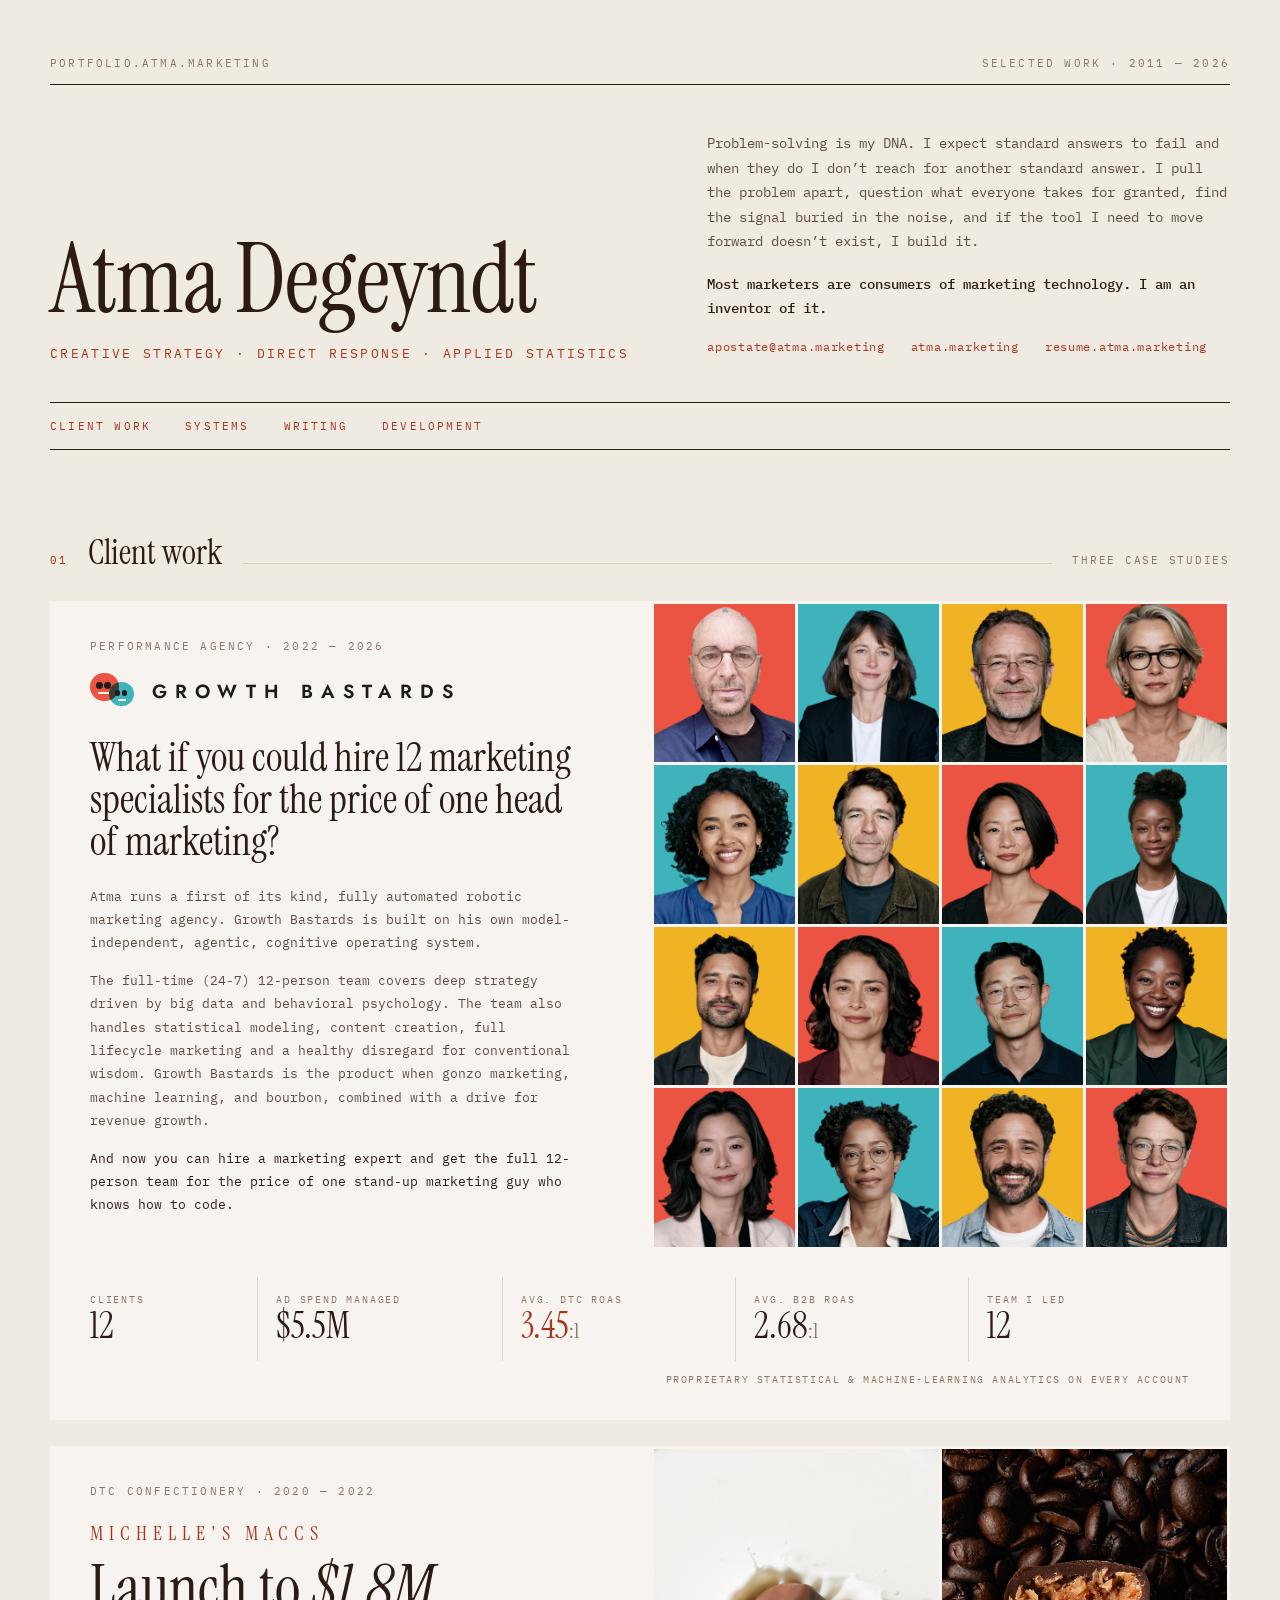
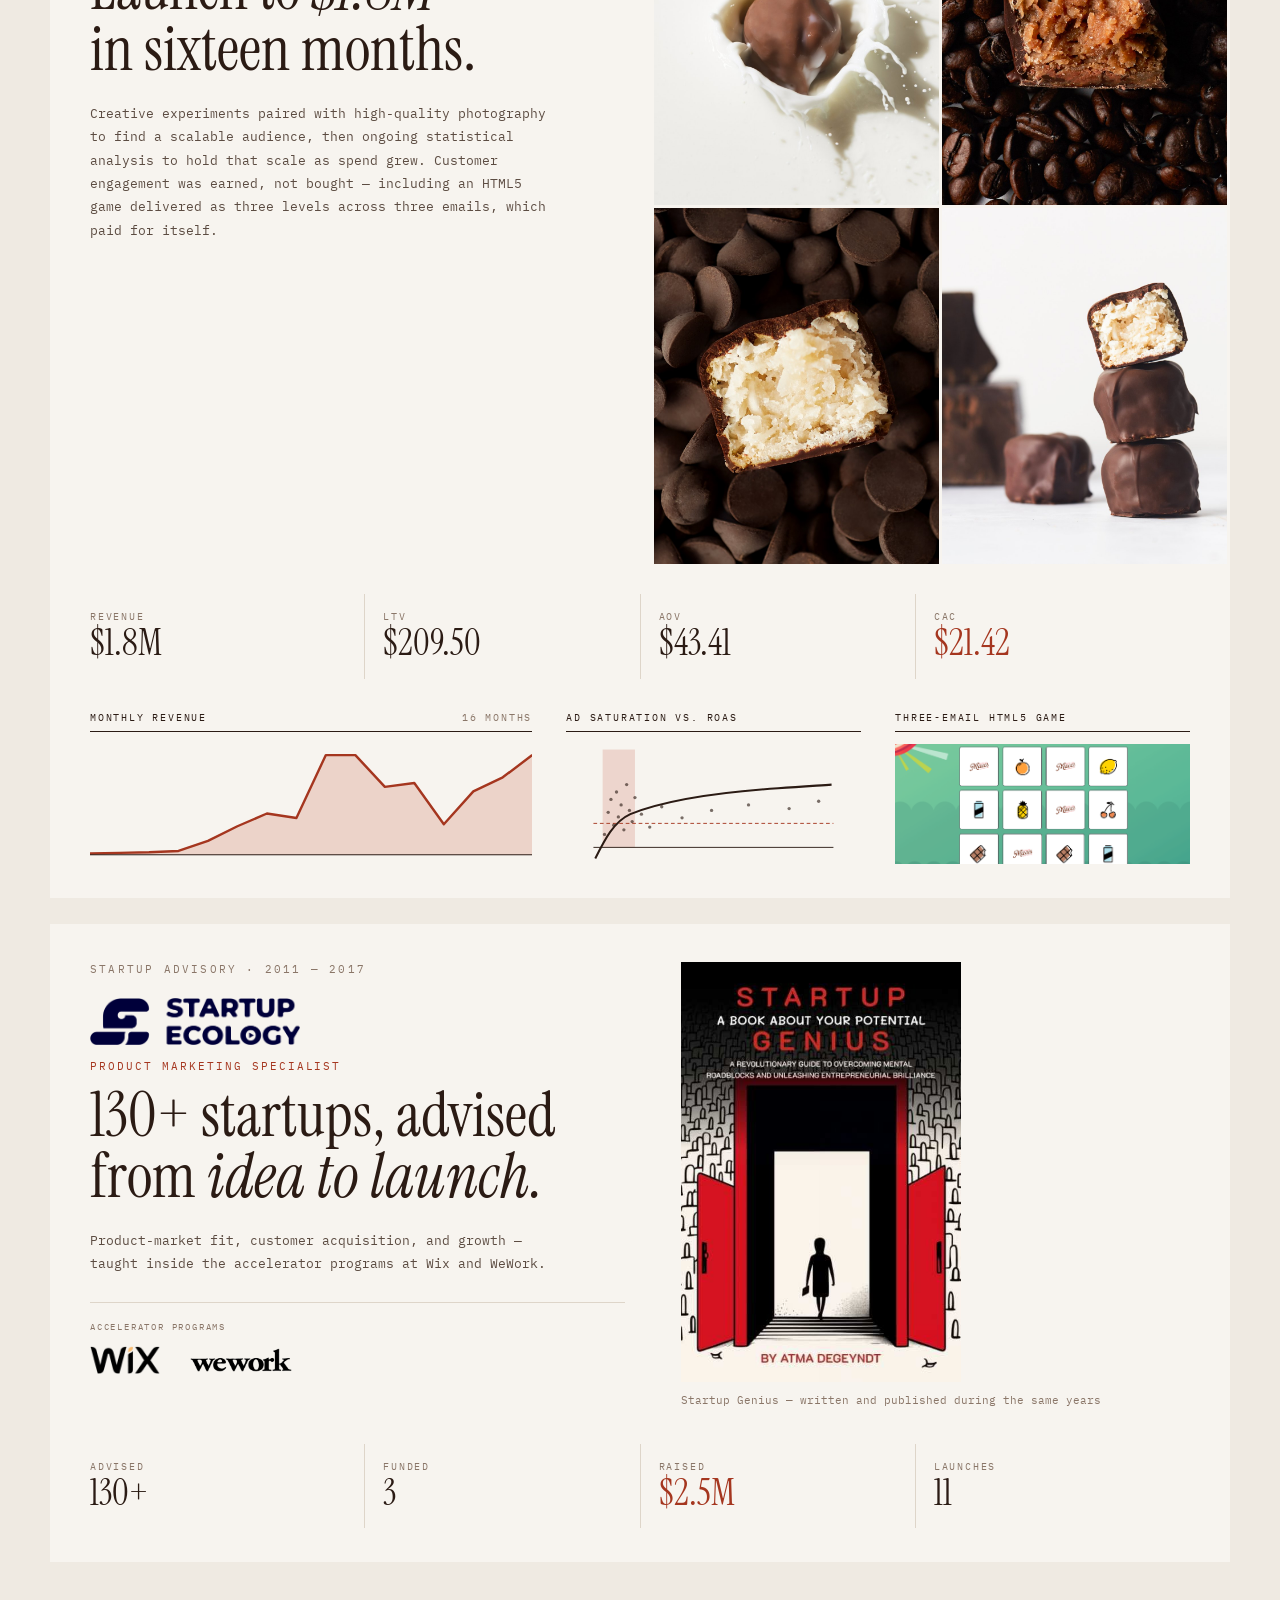
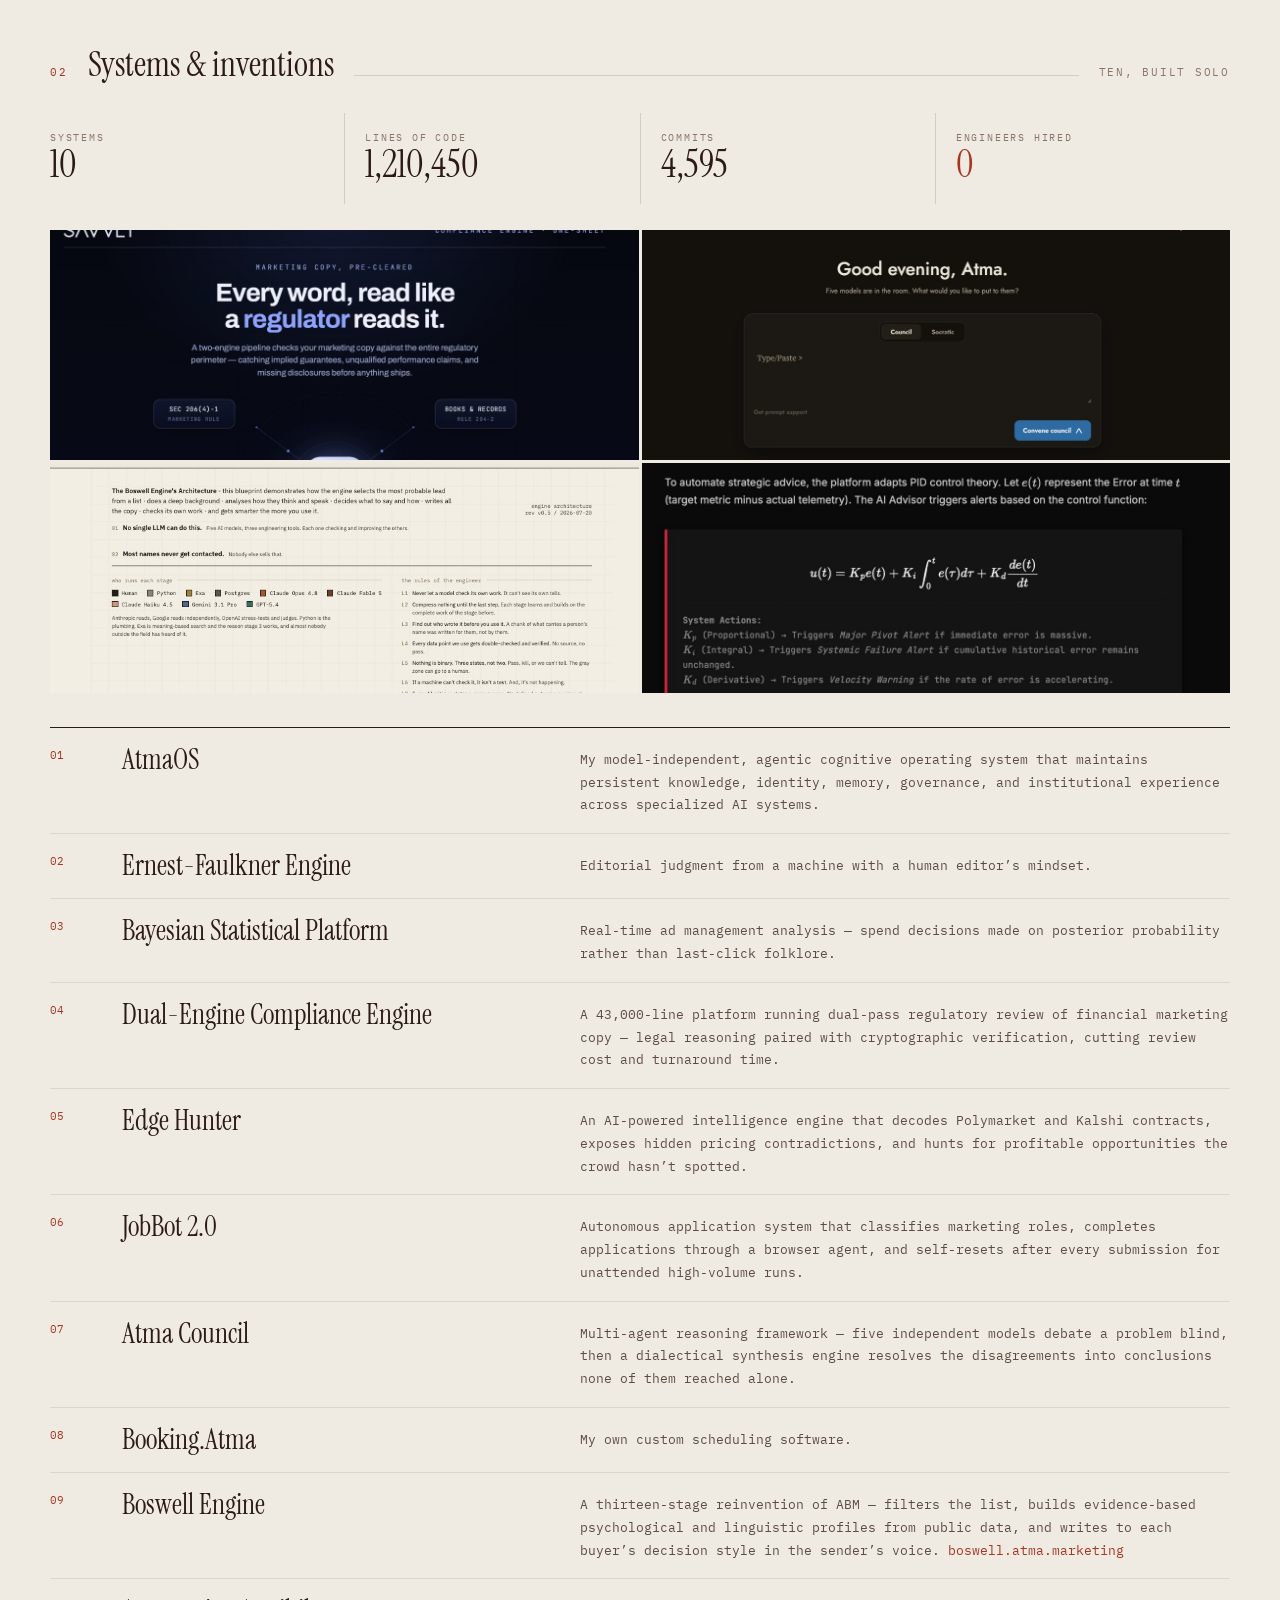
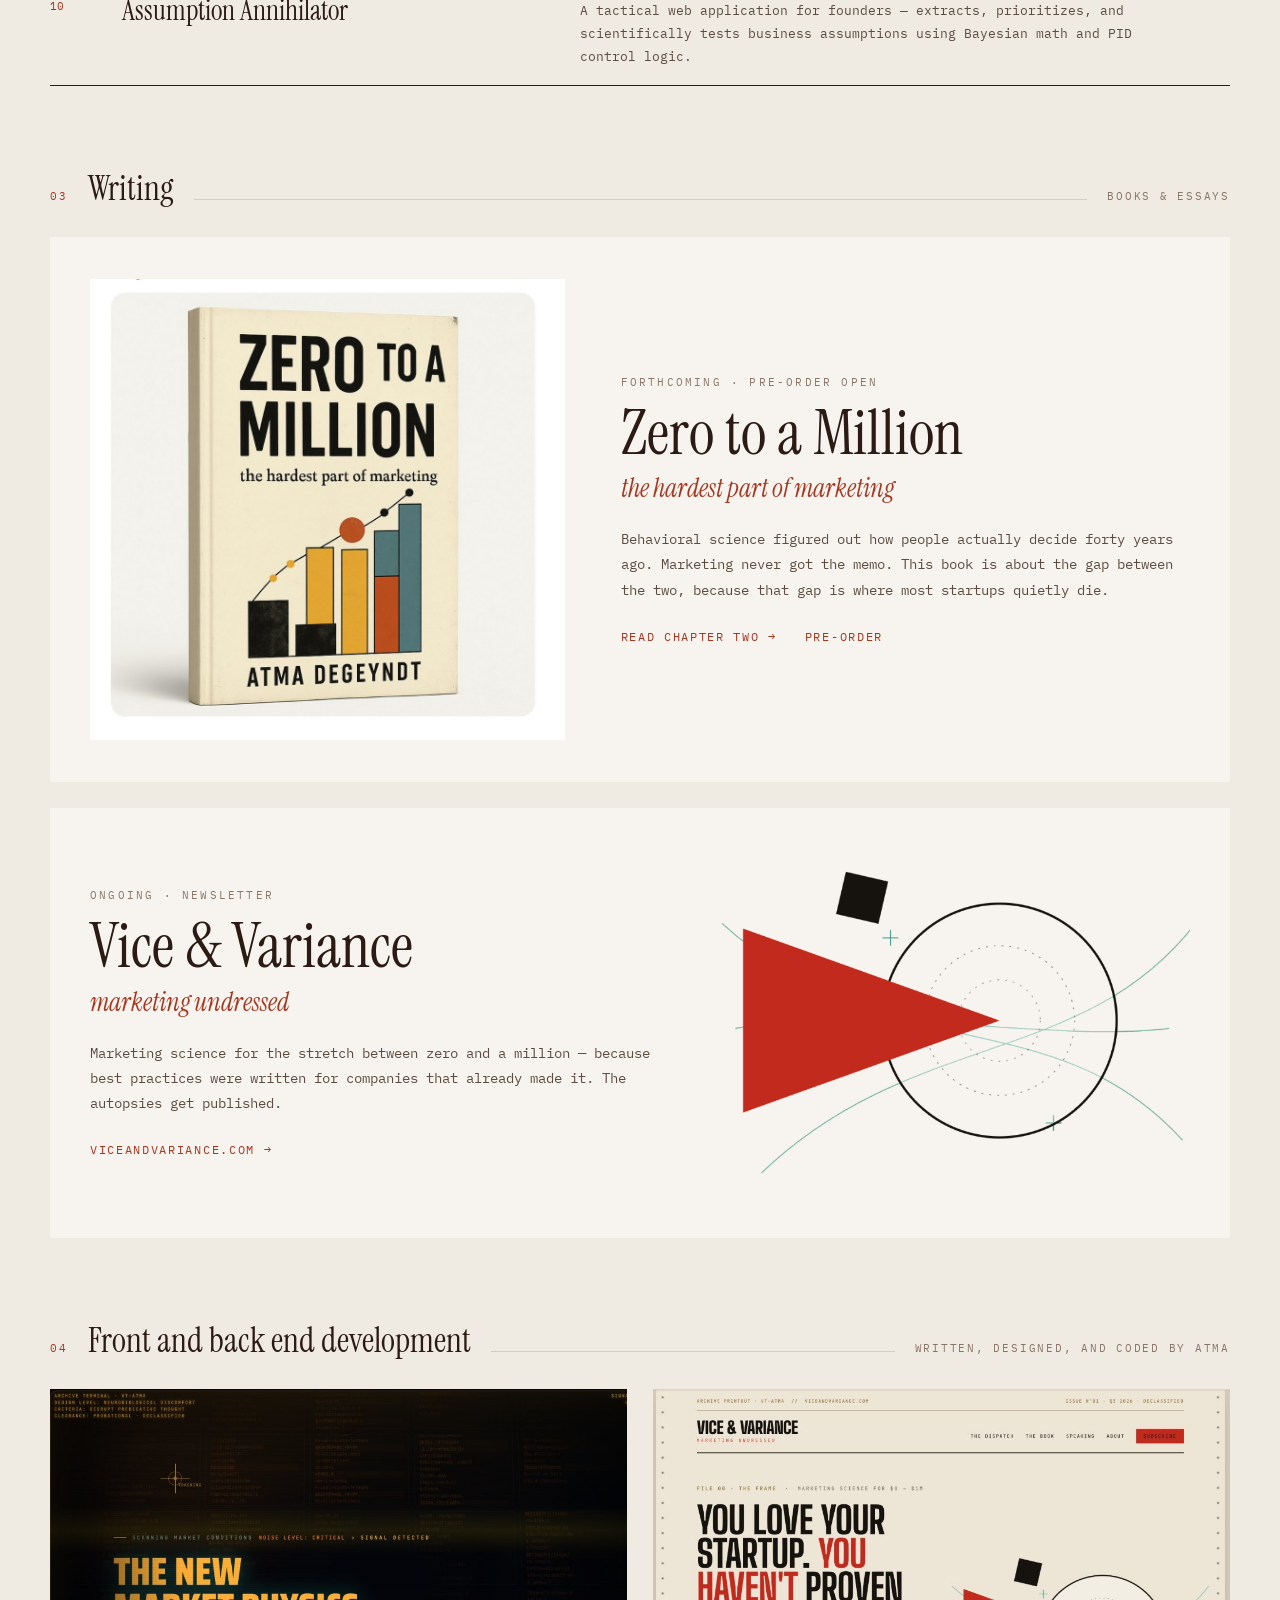
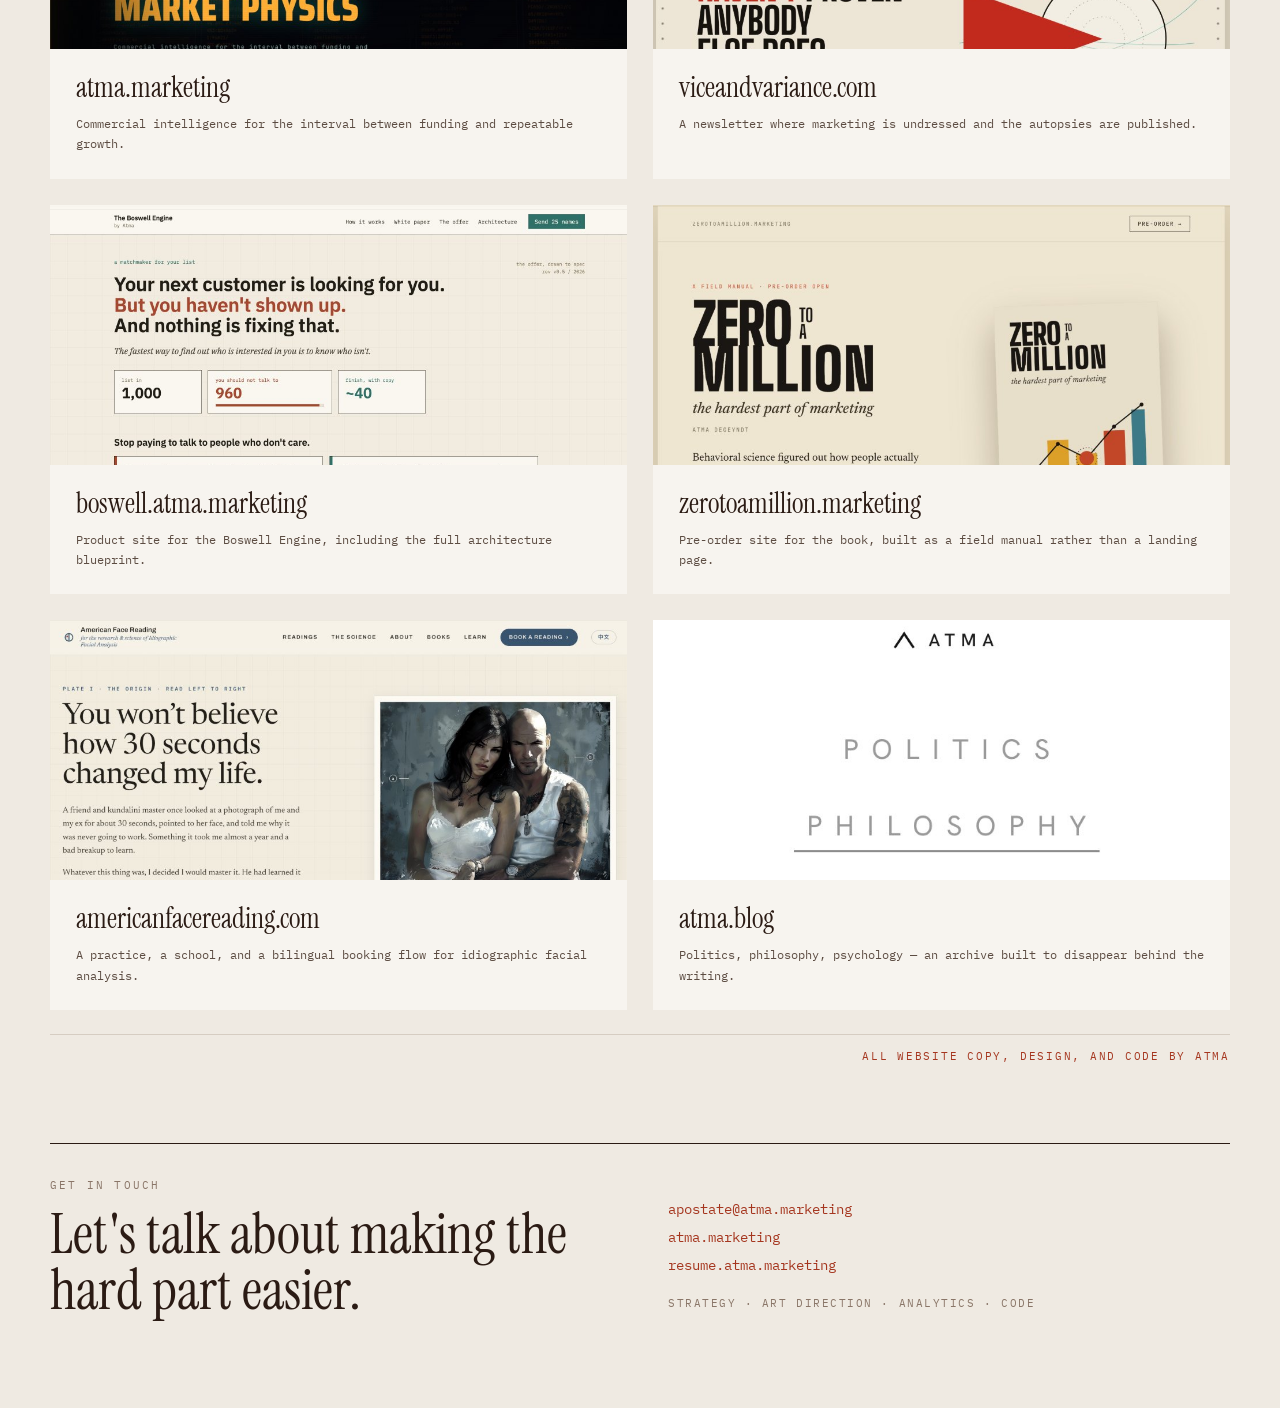
==== commit b20456b8: "Head and heading fixes from the site audit: one h1 per page, titles under 65 characters, no em dashe" ====
--- a/index.html
+++ b/index.html
@@ -3,25 +3,25 @@
 <head>
 <meta charset="utf-8">
 <meta name="viewport" content="width=device-width, initial-scale=1">
-<title>Atma Degeyndt — Creative Strategy, Direct Response, Applied Statistics</title>
+<title>Atma Degeyndt · Creative Strategy, Direct Response, Statistics</title>
 <meta name="description" content="Selected work: a DTC launch taken to $1.8M in sixteen months, a performance agency managing $5.5M in ad spend, 130+ startups advised, ten AI systems built solo, and the sites behind them.">
 <link rel="canonical" href="https://portfolio.atma.marketing/">
 <meta name="robots" content="index, follow, max-image-preview:large, max-snippet:-1">
 <meta name="author" content="Atma Degeyndt">
 <meta name="theme-color" content="#efeae2">
 <meta property="og:type" content="website">
-<meta property="og:site_name" content="Atma Degeyndt — Portfolio">
+<meta property="og:site_name" content="Atma Degeyndt · Portfolio">
 <meta property="og:locale" content="en_US">
 <meta property="og:url" content="https://portfolio.atma.marketing/">
-<meta property="og:title" content="Atma Degeyndt — Selected work, 2011–2026">
+<meta property="og:title" content="Atma Degeyndt · Selected work, 2011–2026">
 <meta property="og:description" content="Selected work: a DTC launch taken to $1.8M in sixteen months, a performance agency managing $5.5M in ad spend, 130+ startups advised, ten AI systems built solo, and the sites behind them.">
 <meta property="og:image" content="https://portfolio.atma.marketing/og-image.png">
 <meta property="og:image:type" content="image/png">
 <meta property="og:image:width" content="1200">
 <meta property="og:image:height" content="630">
-<meta property="og:image:alt" content="Atma Degeyndt — creative strategy, direct response, applied statistics.">
+<meta property="og:image:alt" content="Atma Degeyndt · creative strategy, direct response, applied statistics.">
 <meta name="twitter:card" content="summary_large_image">
-<meta name="twitter:title" content="Atma Degeyndt — Selected work, 2011–2026">
+<meta name="twitter:title" content="Atma Degeyndt · Selected work, 2011–2026">
 <meta name="twitter:description" content="Selected work: a DTC launch taken to $1.8M in sixteen months, a performance agency managing $5.5M in ad spend, 130+ startups advised, ten AI systems built solo, and the sites behind them.">
 <meta name="twitter:image" content="https://portfolio.atma.marketing/og-image.png">
 <link rel="icon" href="/favicon.svg" type="image/svg+xml">
@@ -128,7 +128,7 @@
 
       <div style="display:grid; grid-template-columns:1.15fr 1fr; gap:56px; padding:46px 0 40px; align-items:end;">
         <div>
-          <div style="font-family:'Instrument Serif',serif; font-size:96px; line-height:.92; letter-spacing:-.01em;">Atma Degeyndt</div>
+          <h1 style="margin:0; font-size:inherit; font-weight:inherit; font-family:'Instrument Serif',serif; font-size:96px; line-height:.92; letter-spacing:-.01em;">Atma Degeyndt</h1>
           <div style="font-size:13px; letter-spacing:.18em; text-transform:uppercase; color:#a5361f; margin-top:20px;">Creative strategy · Direct response · Applied statistics</div>
         </div>
         <div style="display:flex; flex-direction:column; gap:18px; padding-bottom:8px;">
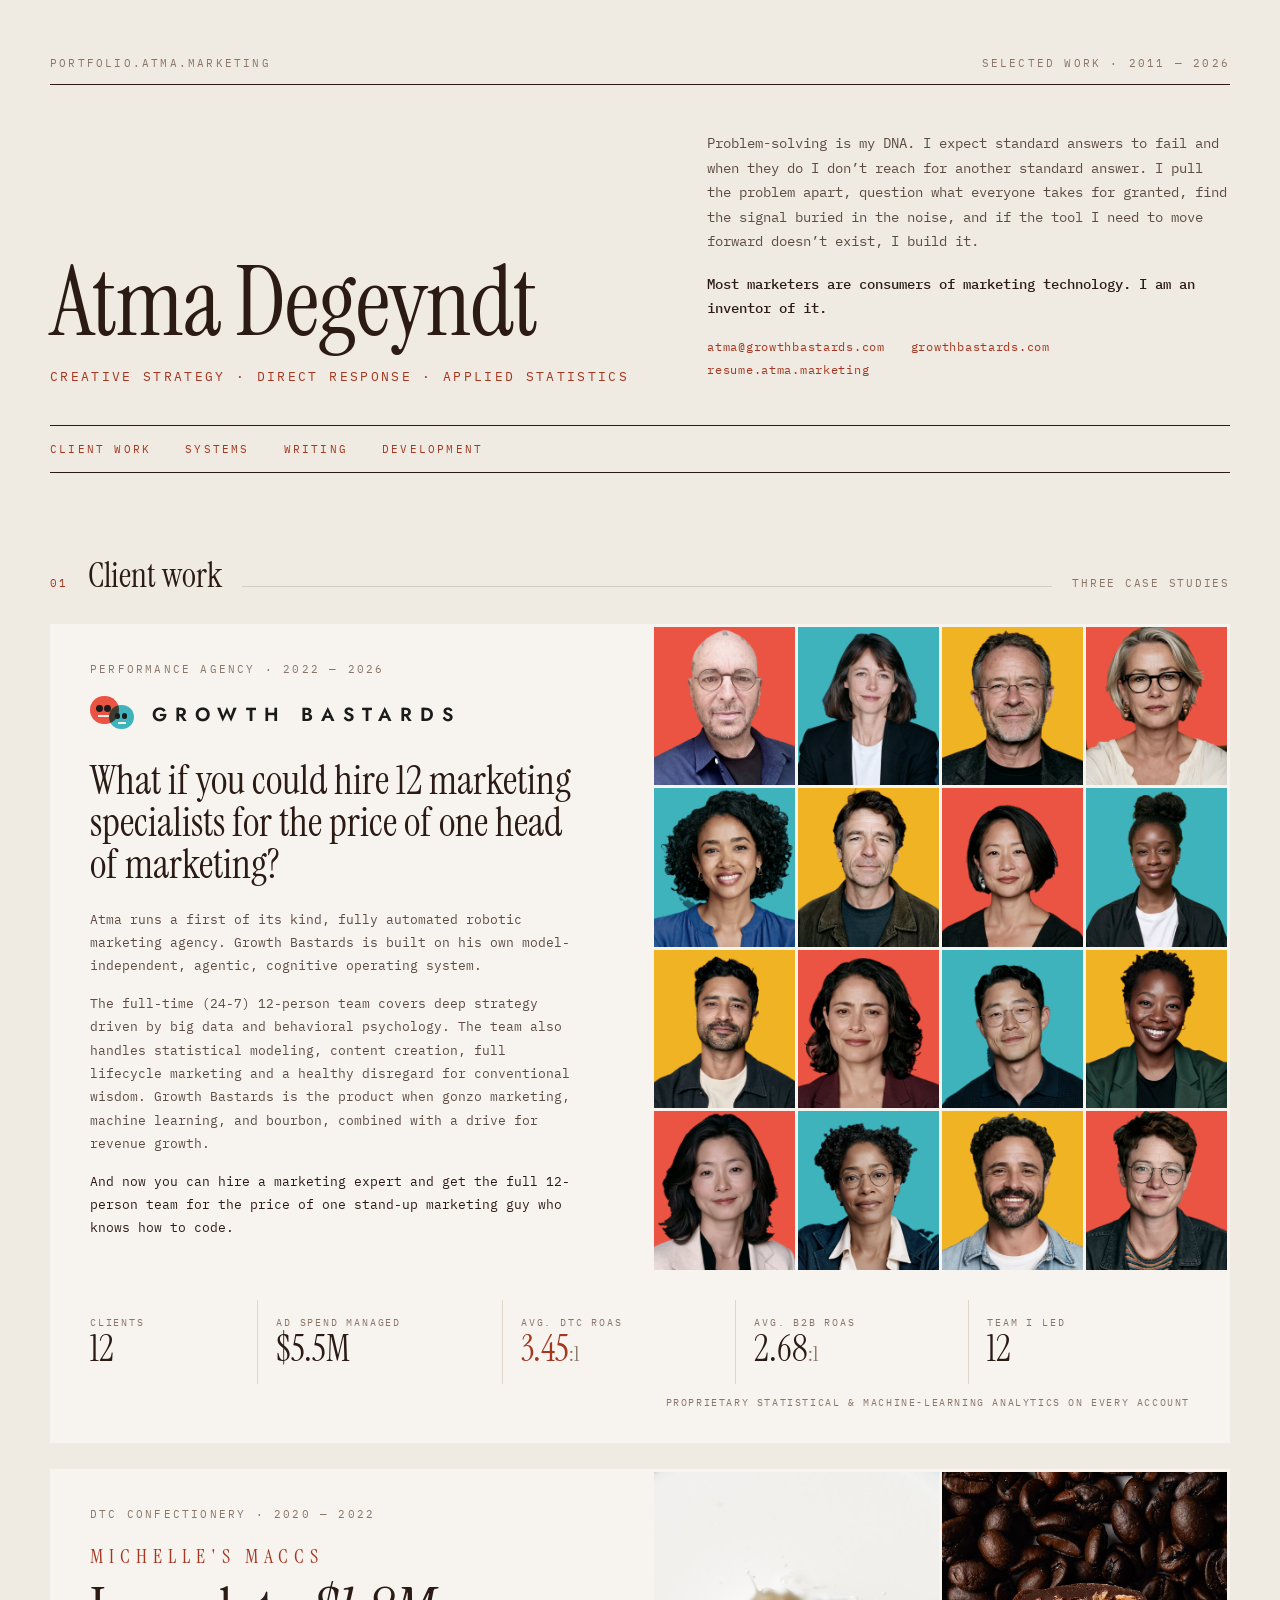
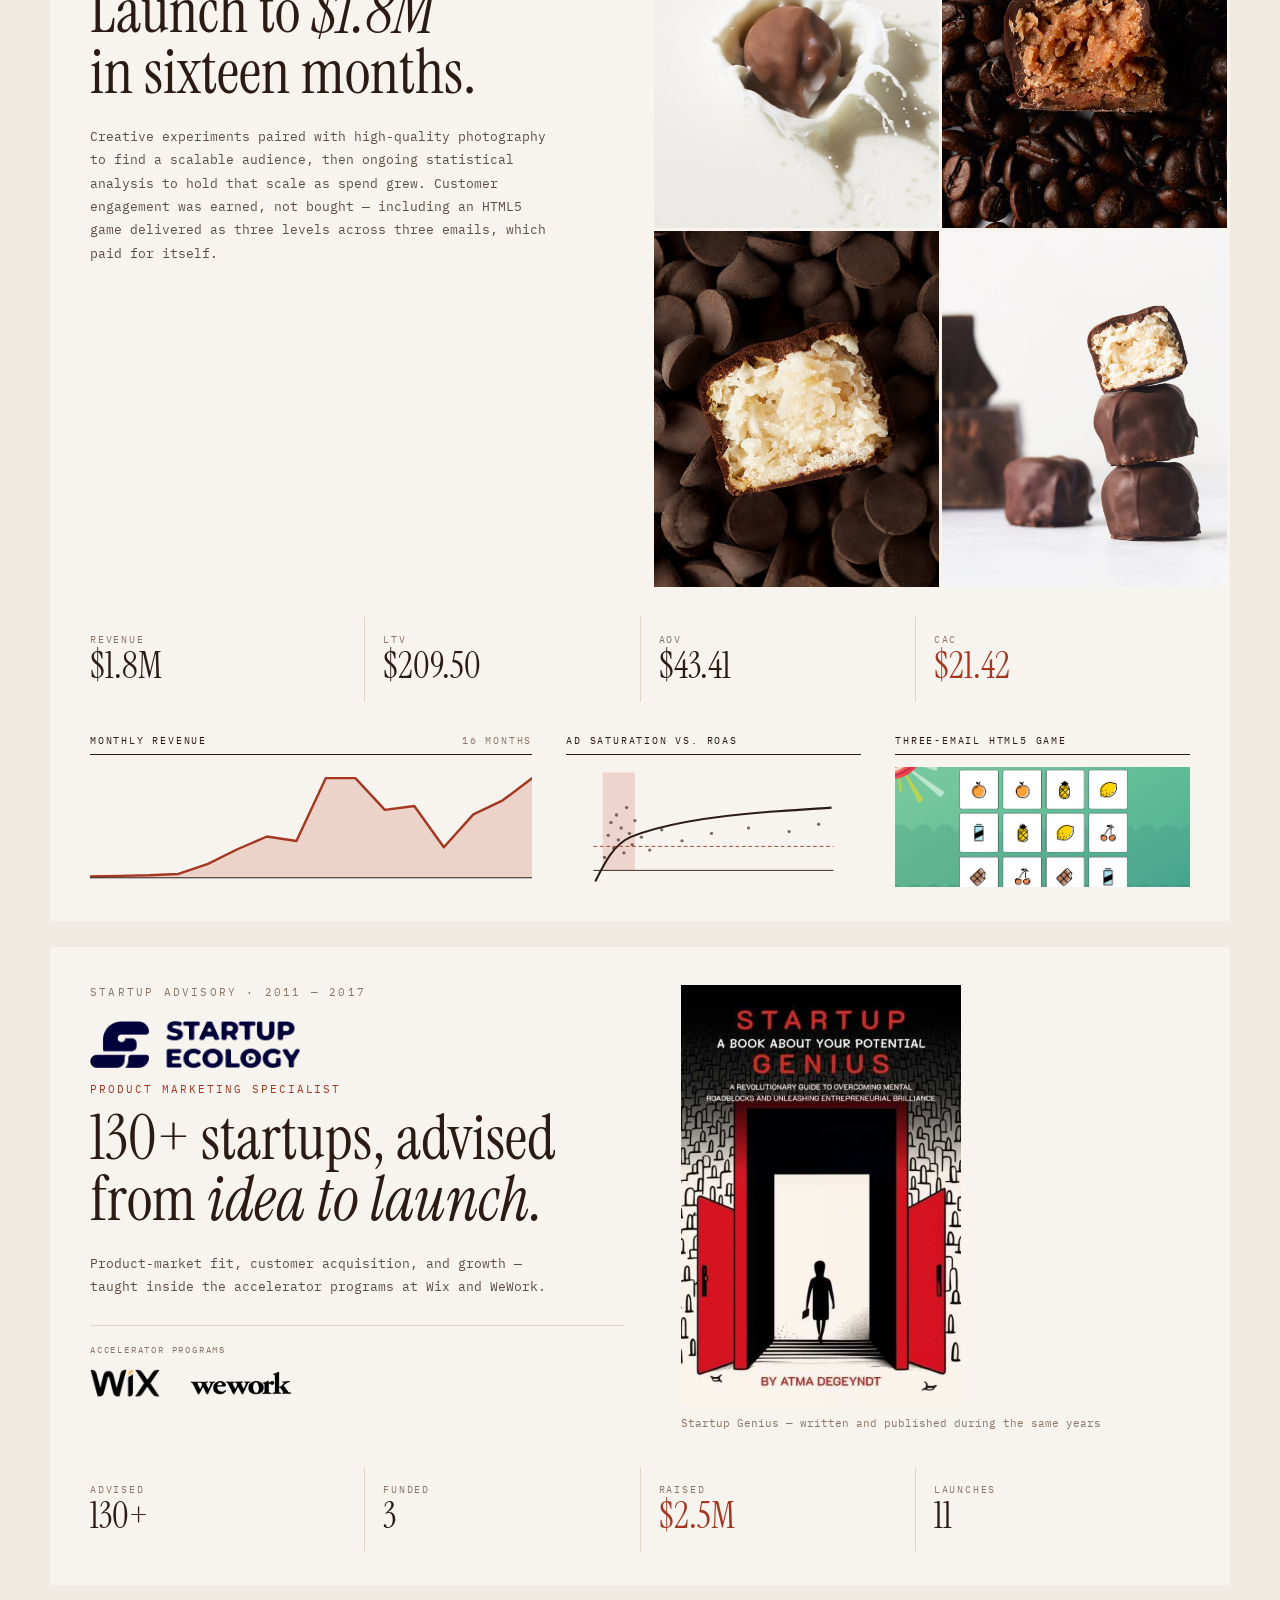
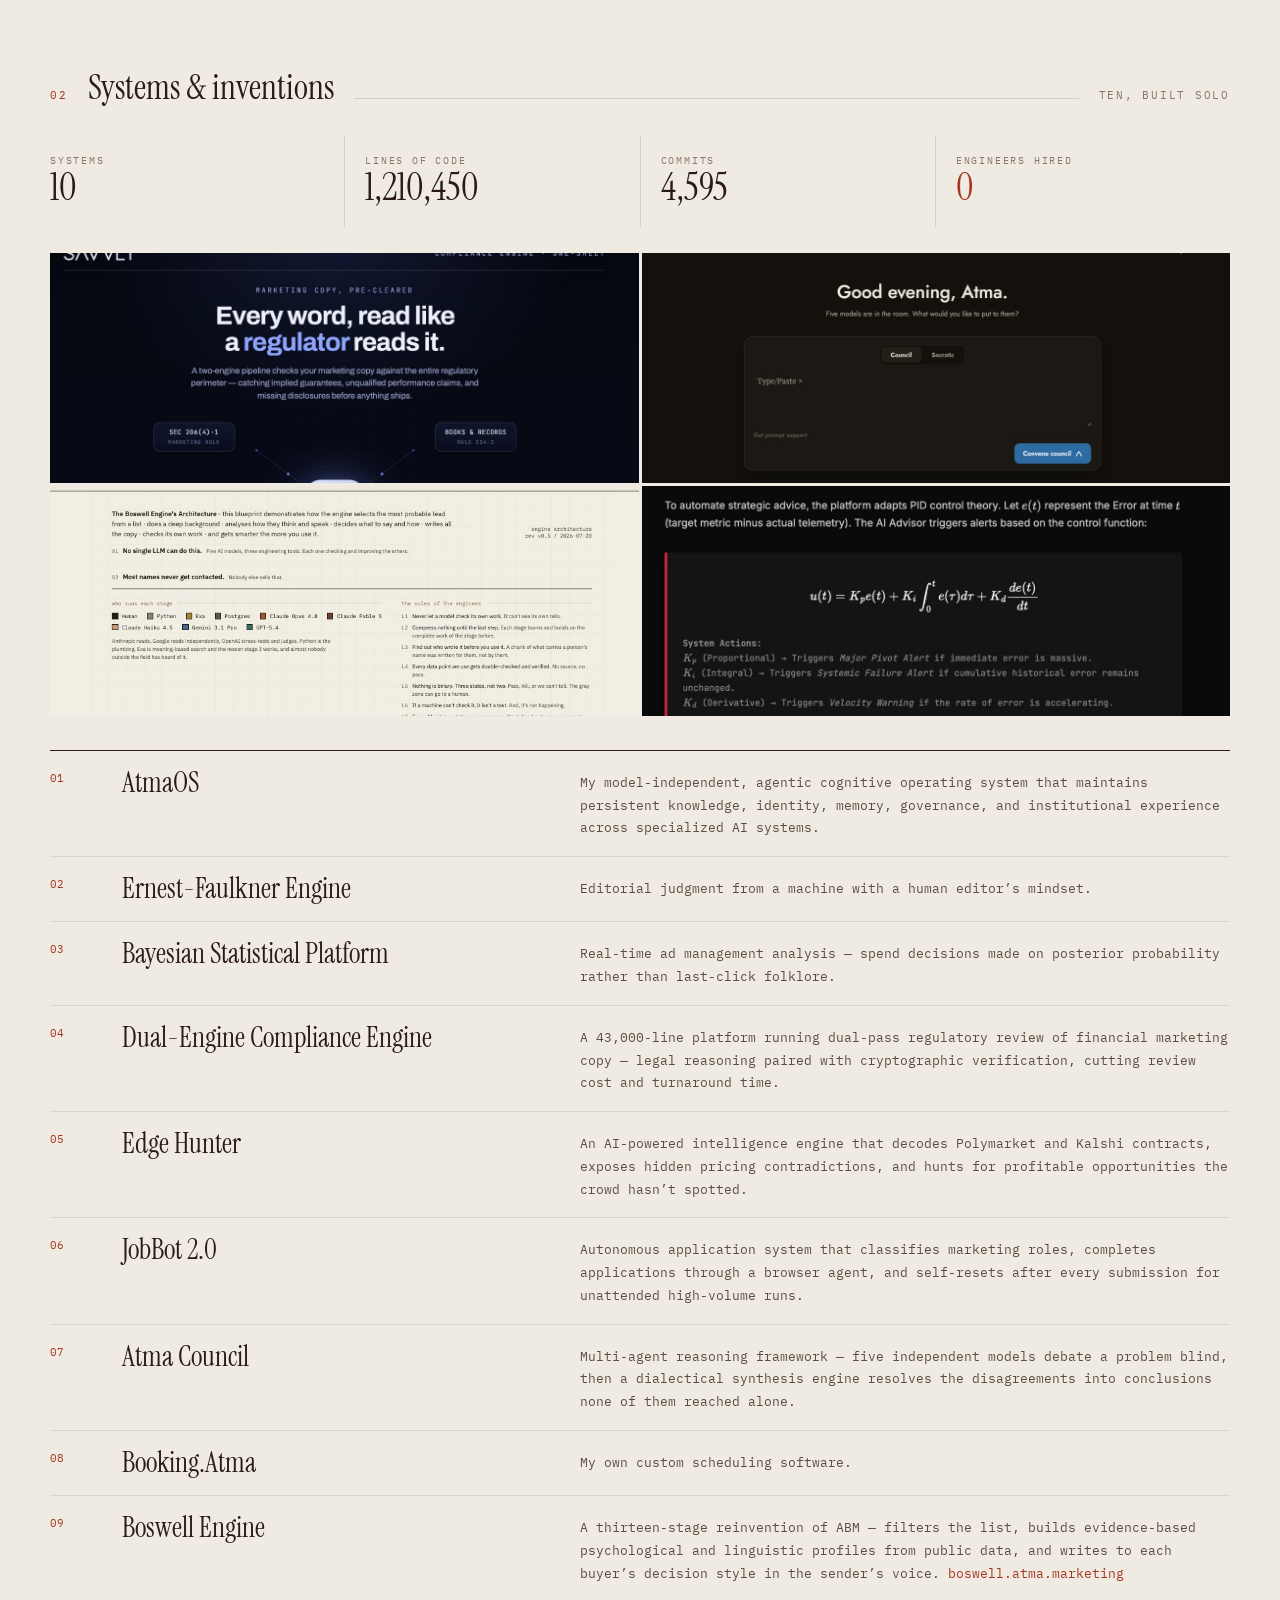
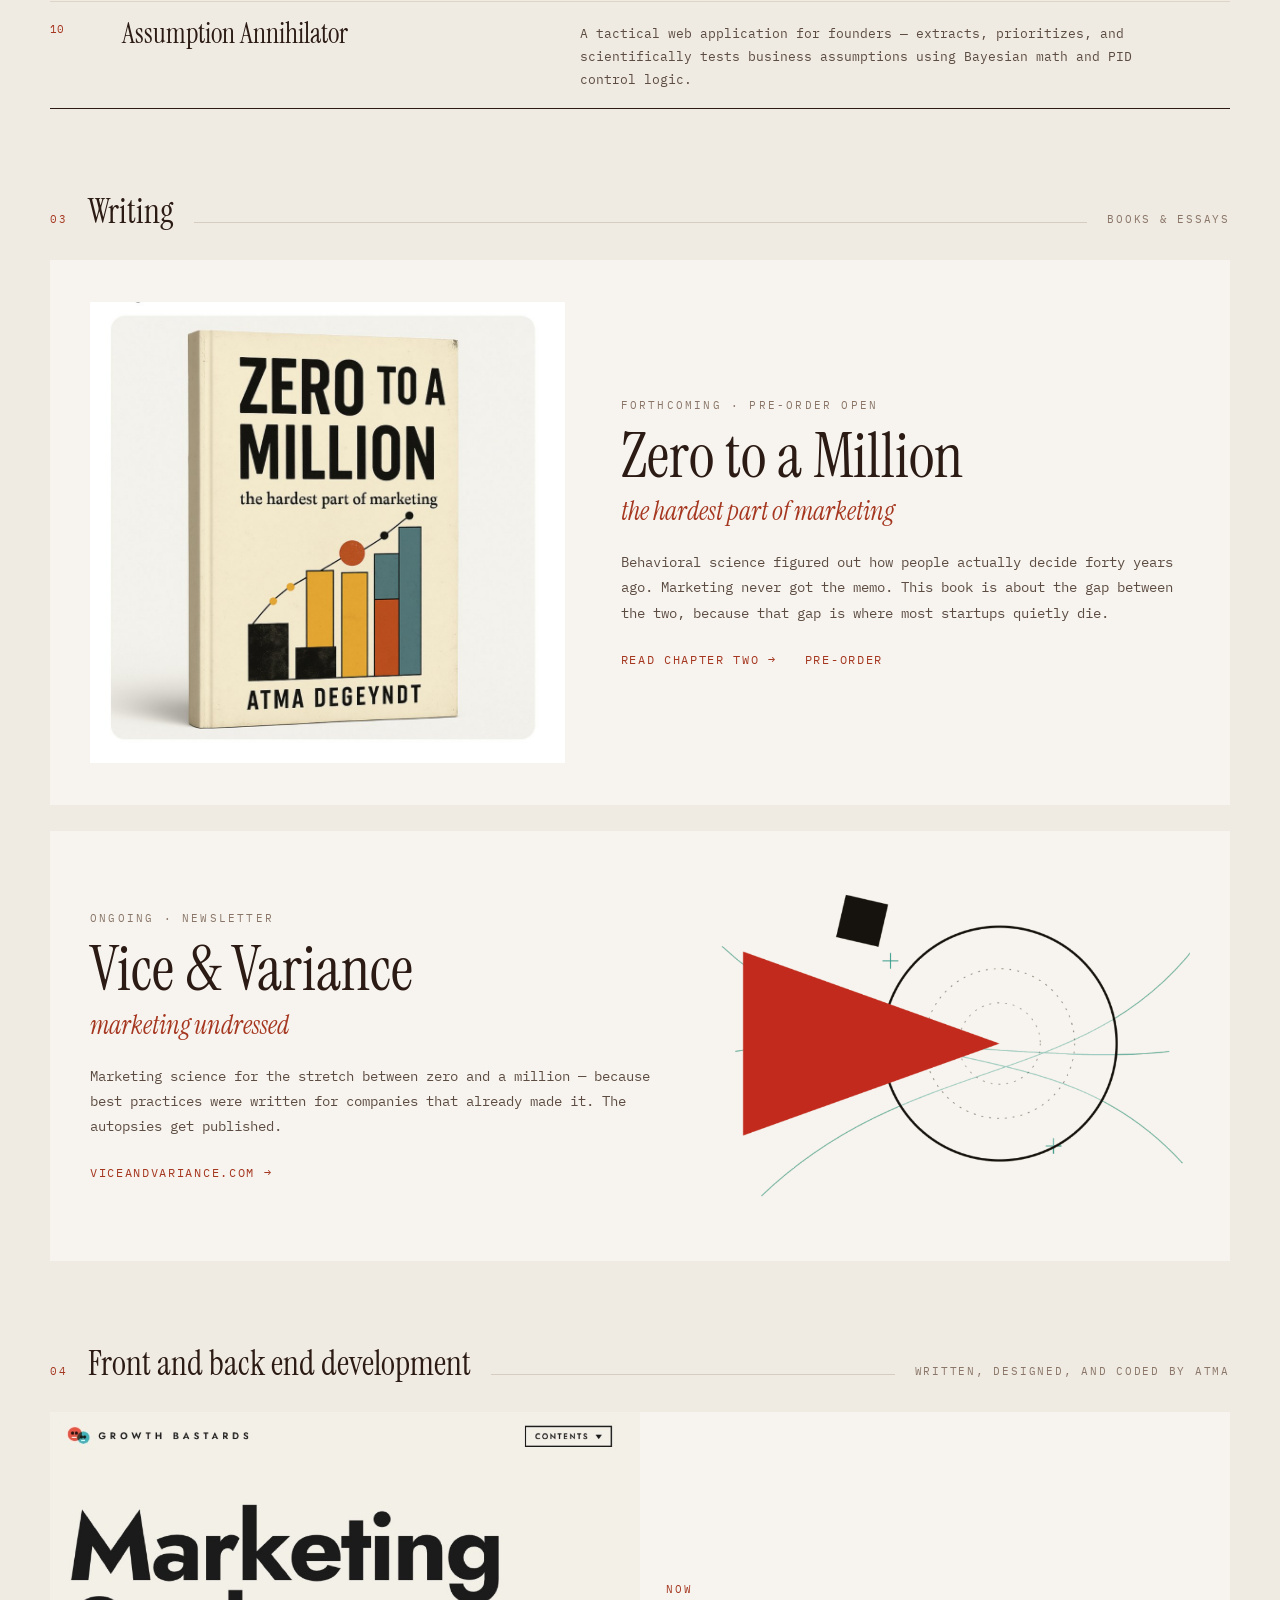
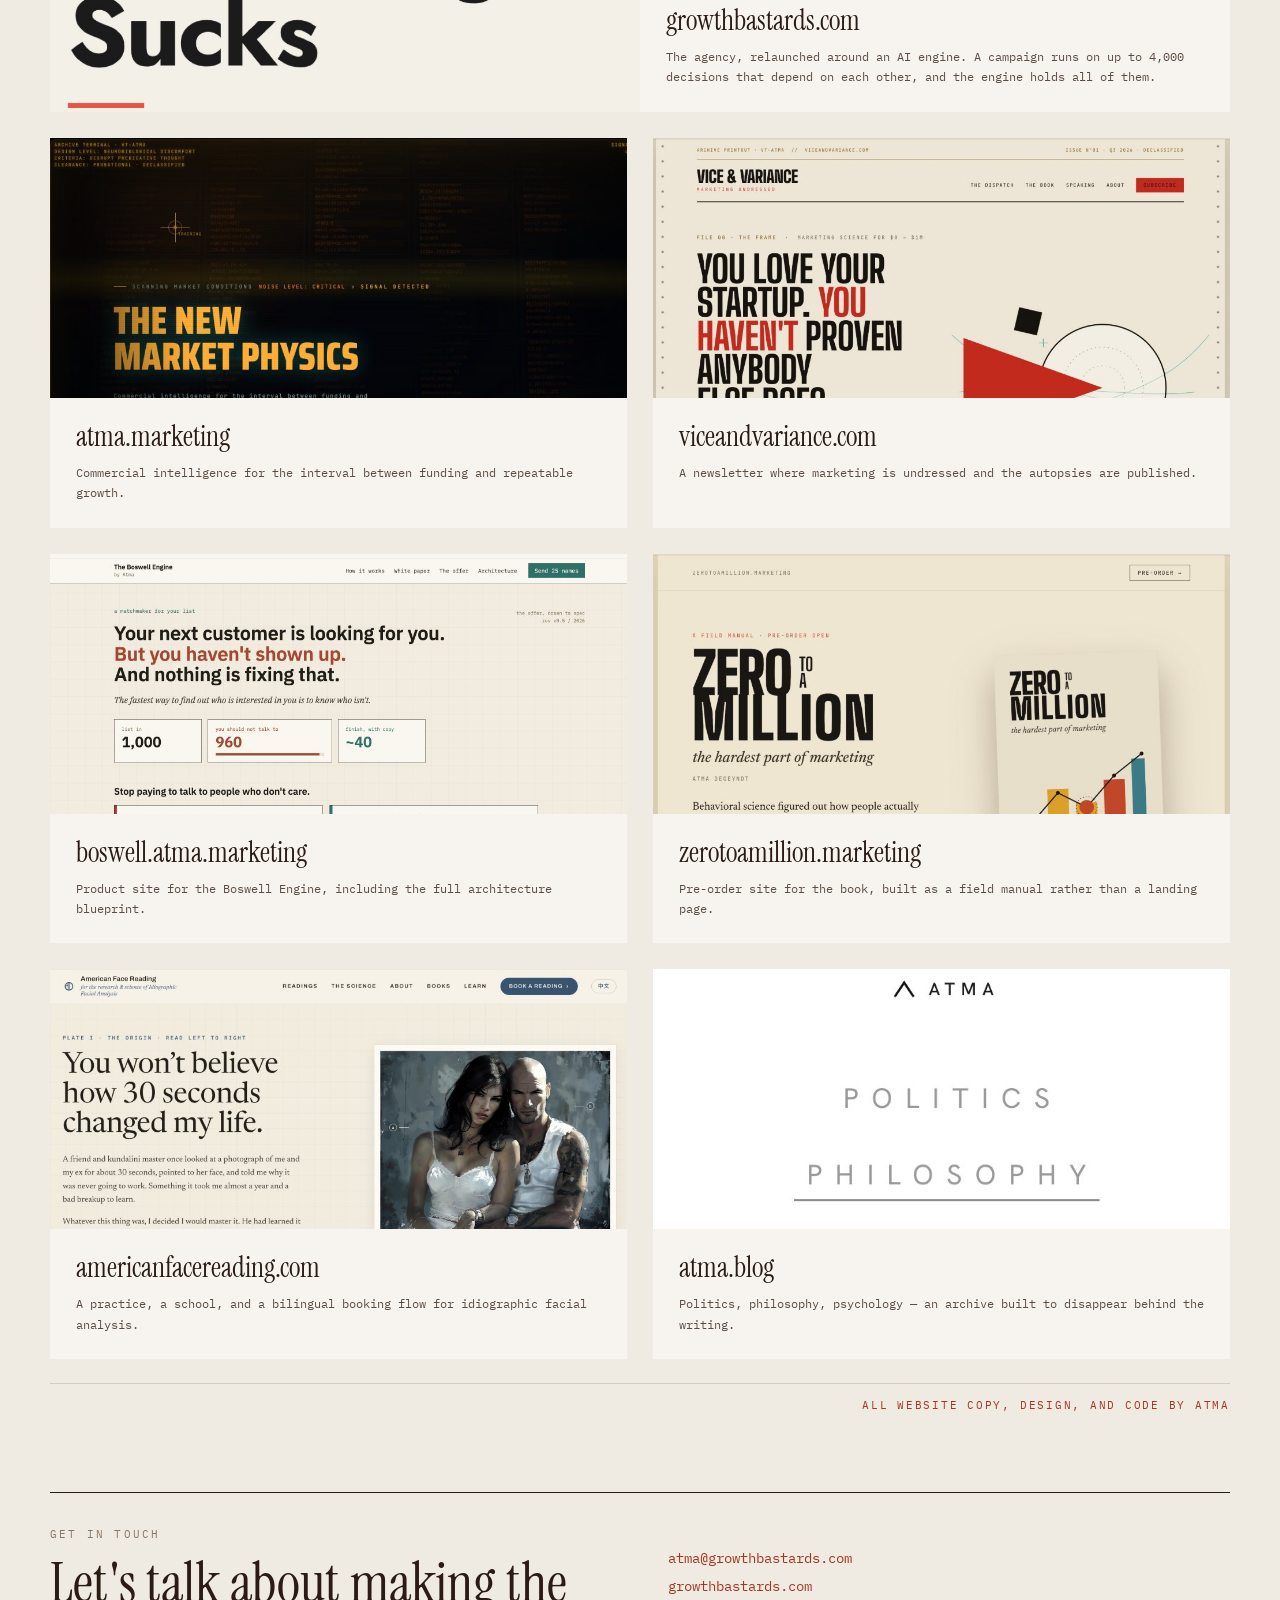
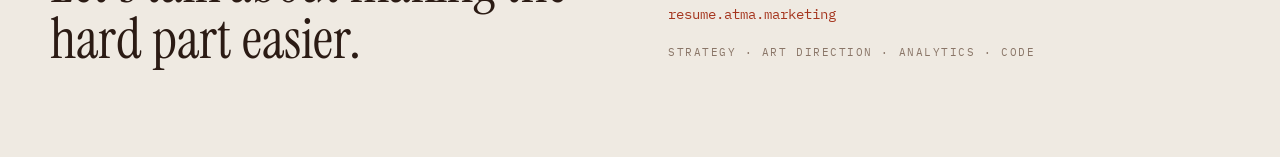
==== commit 38b9bb8a: "Contact email to atma@growthbastards.com, site links to growthbastards.com, featured Growth Bastards" ====
--- a/index.html
+++ b/index.html
@@ -90,7 +90,7 @@
     "@type": "Person",
     "name": "Atma Degeyndt",
     "url": "https://portfolio.atma.marketing",
-    "email": "apostate@atma.marketing",
+    "email": "atma@growthbastards.com",
     "jobTitle": "Director of Creative Strategy",
     "description": "Creative strategist and direct-response marketer. Finds audiences with creative experiments and photography, proves them with statistics, and builds the systems that keep them running.",
     "knowsAbout": [
@@ -102,7 +102,7 @@
       "Machine learning"
     ],
     "sameAs": [
-      "https://atma.marketing",
+      "https://growthbastards.com",
       "https://viceandvariance.com",
       "https://atma.blog",
       "https://resume.atma.marketing"
@@ -135,8 +135,8 @@
           <div style="font-size:14px; line-height:1.75; color:#5c4c42; text-wrap:pretty;">Problem-solving is my DNA. I expect standard answers to fail and when they do I don’t reach for another standard answer. I pull the problem apart, question what everyone takes for granted, find the signal buried in the noise, and if the tool I need to move forward doesn’t exist, I build it.</div>
           <div style="font-size:14px; line-height:1.75; color:#2b1b14; font-weight:500; text-wrap:pretty;">Most marketers are consumers of marketing technology. I am an inventor of it.</div>
           <div style="display:flex; flex-wrap:wrap; gap:8px 26px; font-size:12px; letter-spacing:.06em;">
-            <a href="mailto:apostate@atma.marketing">apostate@atma.marketing</a>
-            <a href="https://atma.marketing" target="_blank" rel="noopener">atma.marketing</a>
+            <a href="mailto:atma@growthbastards.com">atma@growthbastards.com</a>
+            <a href="https://growthbastards.com" target="_blank" rel="noopener">growthbastards.com</a>
             <a href="https://resume.atma.marketing" target="_blank" rel="noopener">resume.atma.marketing</a>
           </div>
         </div>
@@ -471,6 +471,16 @@
       </div>
 
       <div style="display:grid; grid-template-columns:1fr 1fr; gap:26px; margin-top:26px;">
+        <a href="https://growthbastards.com" target="_blank" rel="noopener" style="grid-column:1 / -1; background:#f7f4ef; display:grid; grid-template-columns:1fr 1fr; color:inherit;">
+          <img loading="lazy" decoding="async" src="img/sites/growth-bastards.jpg" alt="" style="width:100%; height:300px; object-fit:cover; object-position:0% 0%; display:block;">
+          <div style="padding:20px 26px 24px; display:flex; flex-direction:column; justify-content:flex-end;">
+            <div>
+              <div style="font-size:11px; letter-spacing:.16em; text-transform:uppercase; color:#a5361f;">Now</div>
+              <div style="font-family:'Instrument Serif',serif; font-size:28px; margin-top:6px;">growthbastards.com</div>
+            </div>
+            <div style="font-size:12px; line-height:1.7; color:#5c4c42; margin-top:8px;">The agency, relaunched around an AI engine. A campaign runs on up to 4,000 decisions that depend on each other, and the engine holds all of them.</div>
+          </div>
+        </a>
         <a href="https://atma.marketing" target="_blank" rel="noopener" style="background:#f7f4ef; display:block; color:inherit;">
           <img loading="lazy" decoding="async" src="img/sites/atma-marketing.jpg" alt="" style="width:100%; height:260px; object-fit:cover; object-position:50% 0%; display:block;">
           <div style="padding:20px 26px 24px;">
@@ -538,8 +548,8 @@
           <div style="font-family:'Instrument Serif',serif; font-size:56px; line-height:1; margin-top:14px; text-wrap:pretty;">Let's talk about making the hard part easier.</div>
         </div>
         <div style="display:flex; flex-direction:column; gap:10px; font-size:14px; padding-bottom:8px;">
-          <a href="mailto:apostate@atma.marketing">apostate@atma.marketing</a>
-          <a href="https://atma.marketing" target="_blank" rel="noopener">atma.marketing</a>
+          <a href="mailto:atma@growthbastards.com">atma@growthbastards.com</a>
+          <a href="https://growthbastards.com" target="_blank" rel="noopener">growthbastards.com</a>
           <a href="https://resume.atma.marketing" target="_blank" rel="noopener">resume.atma.marketing</a>
           <div style="font-size:11px; letter-spacing:.14em; text-transform:uppercase; color:#8a7668; margin-top:12px;">Strategy · art direction · analytics · code</div>
         </div>
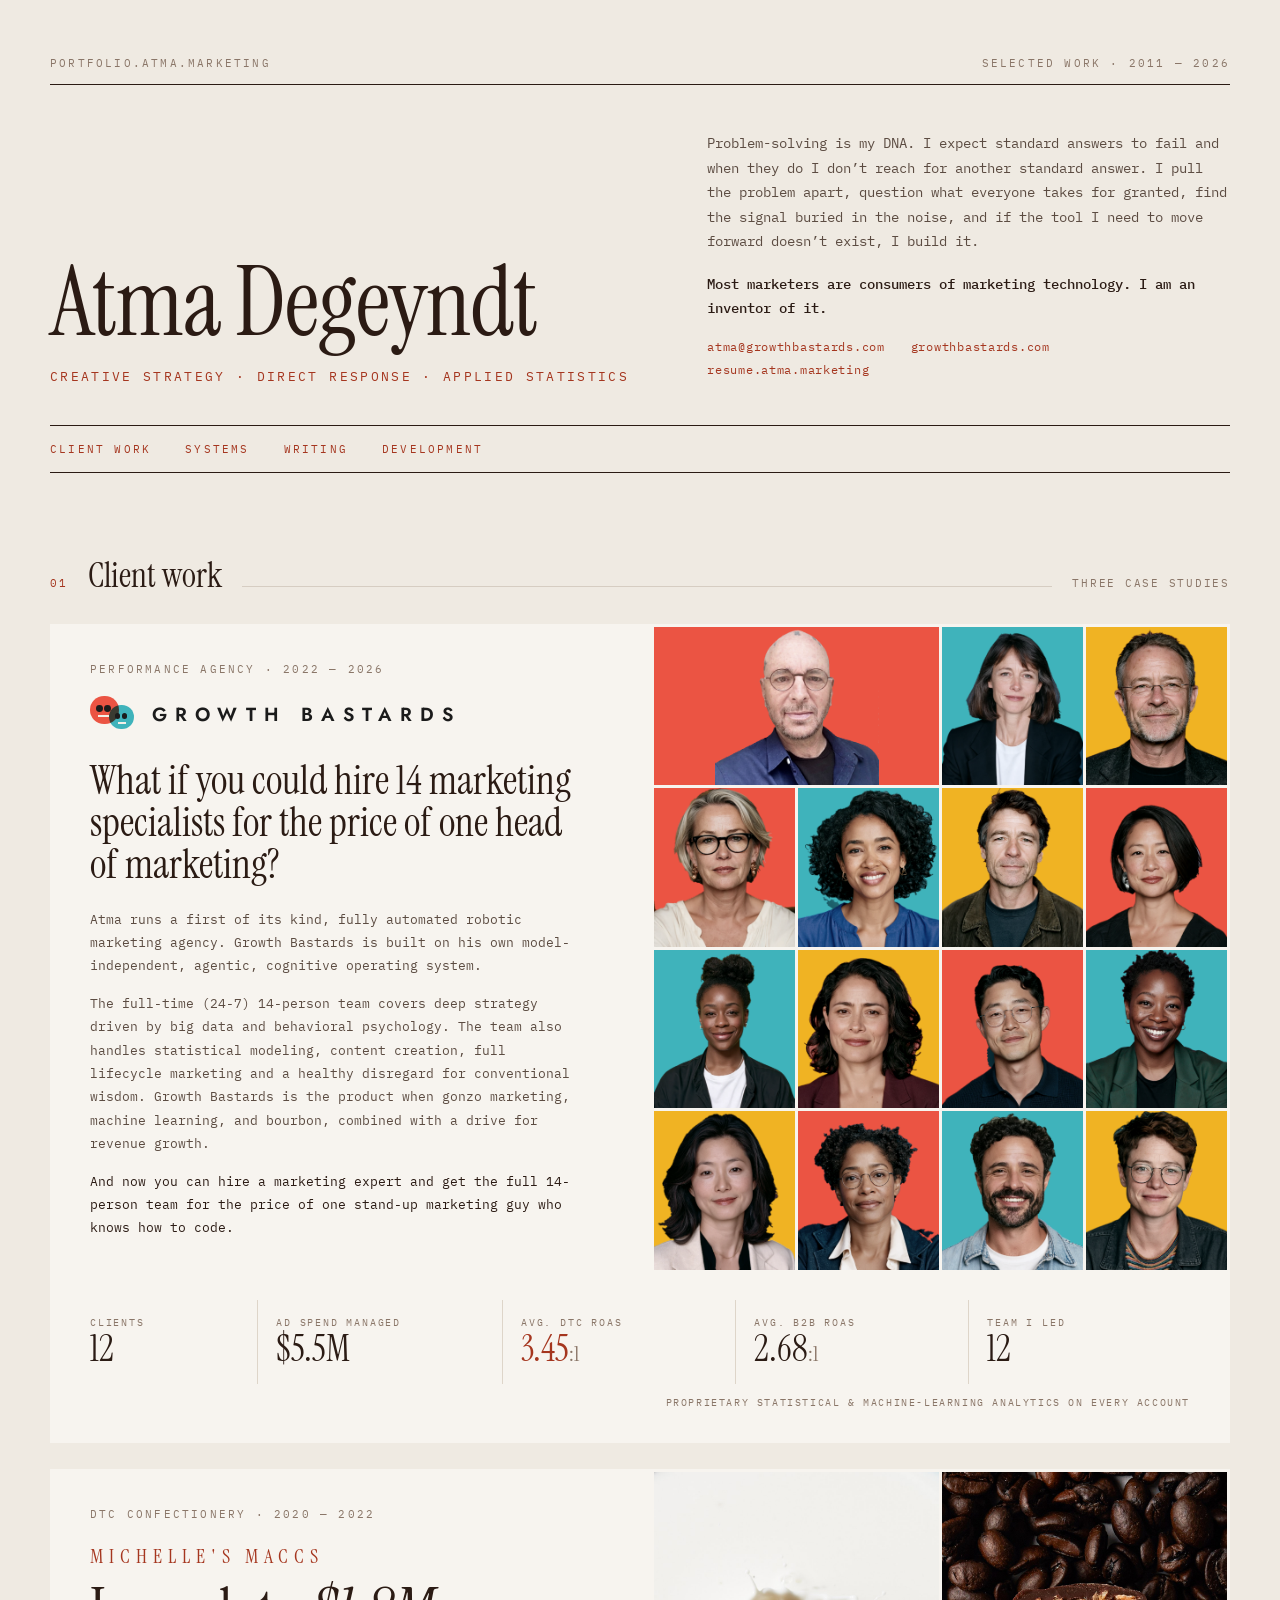
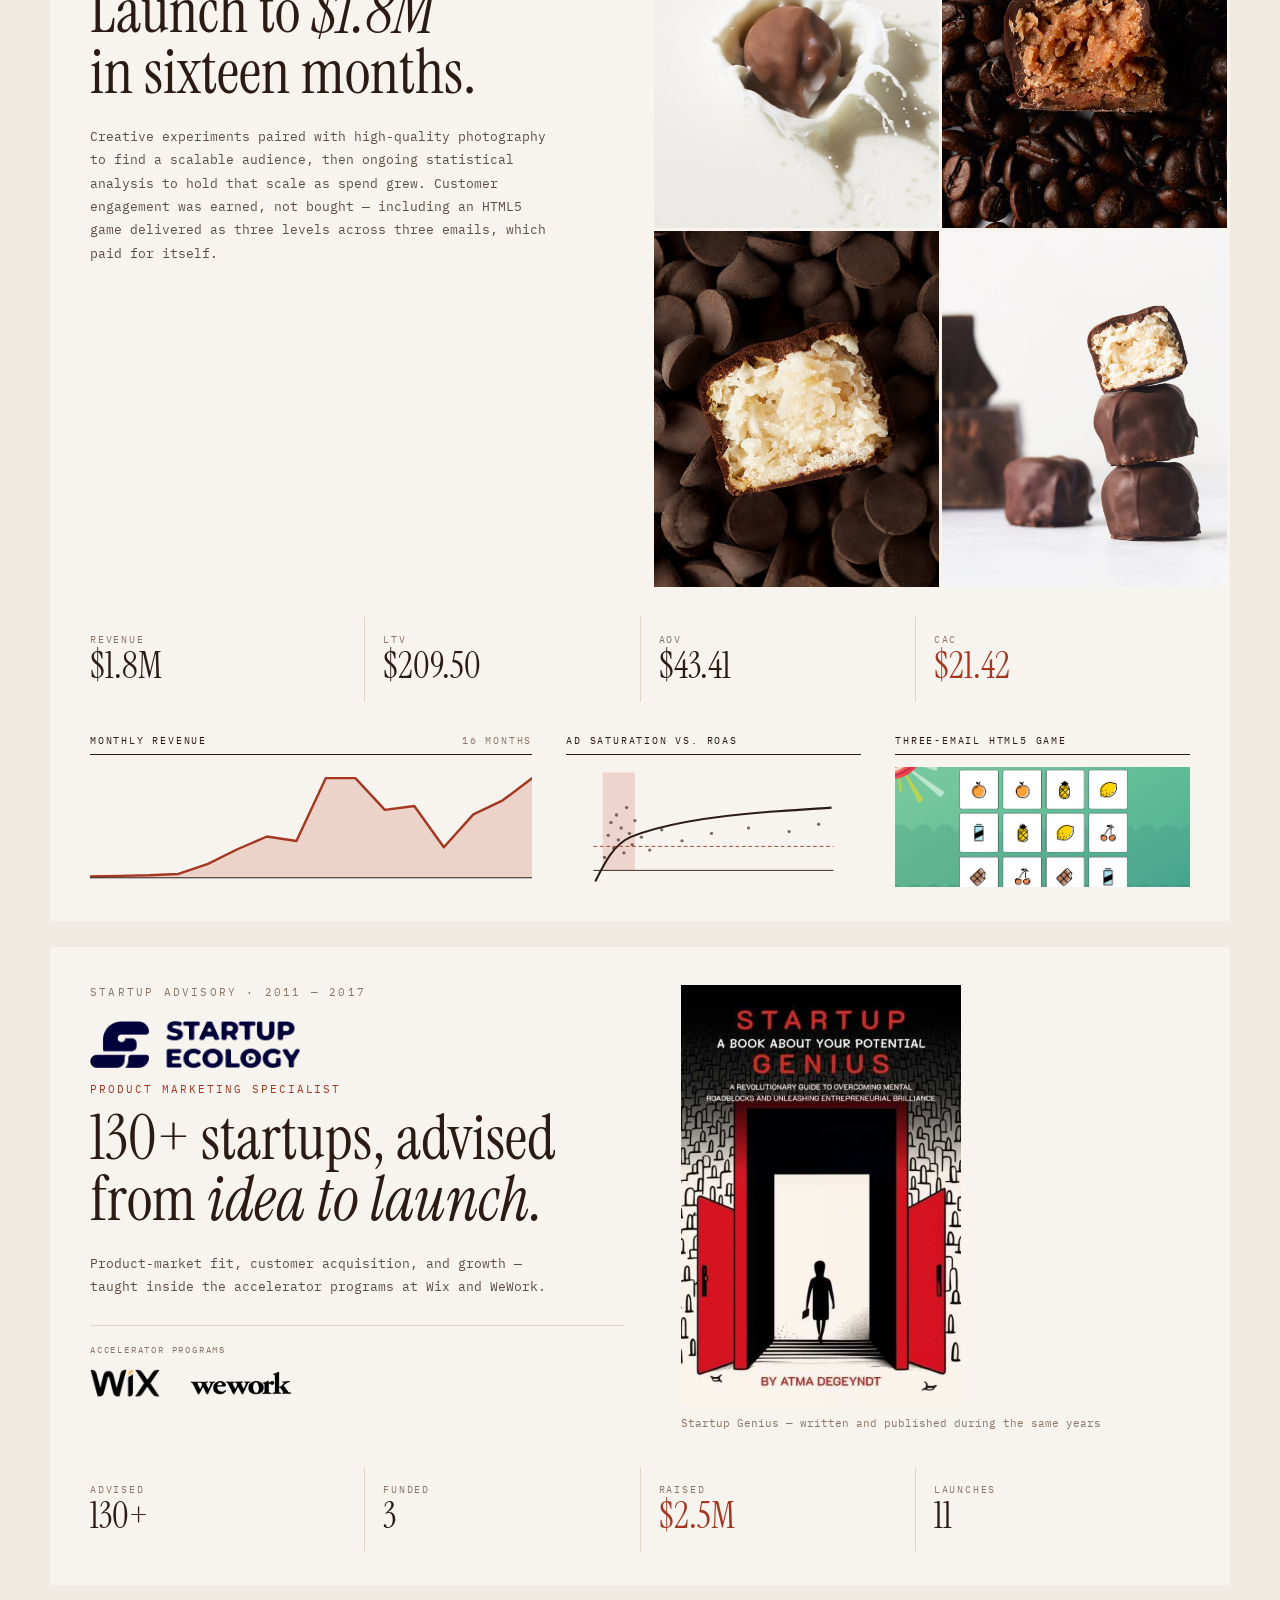
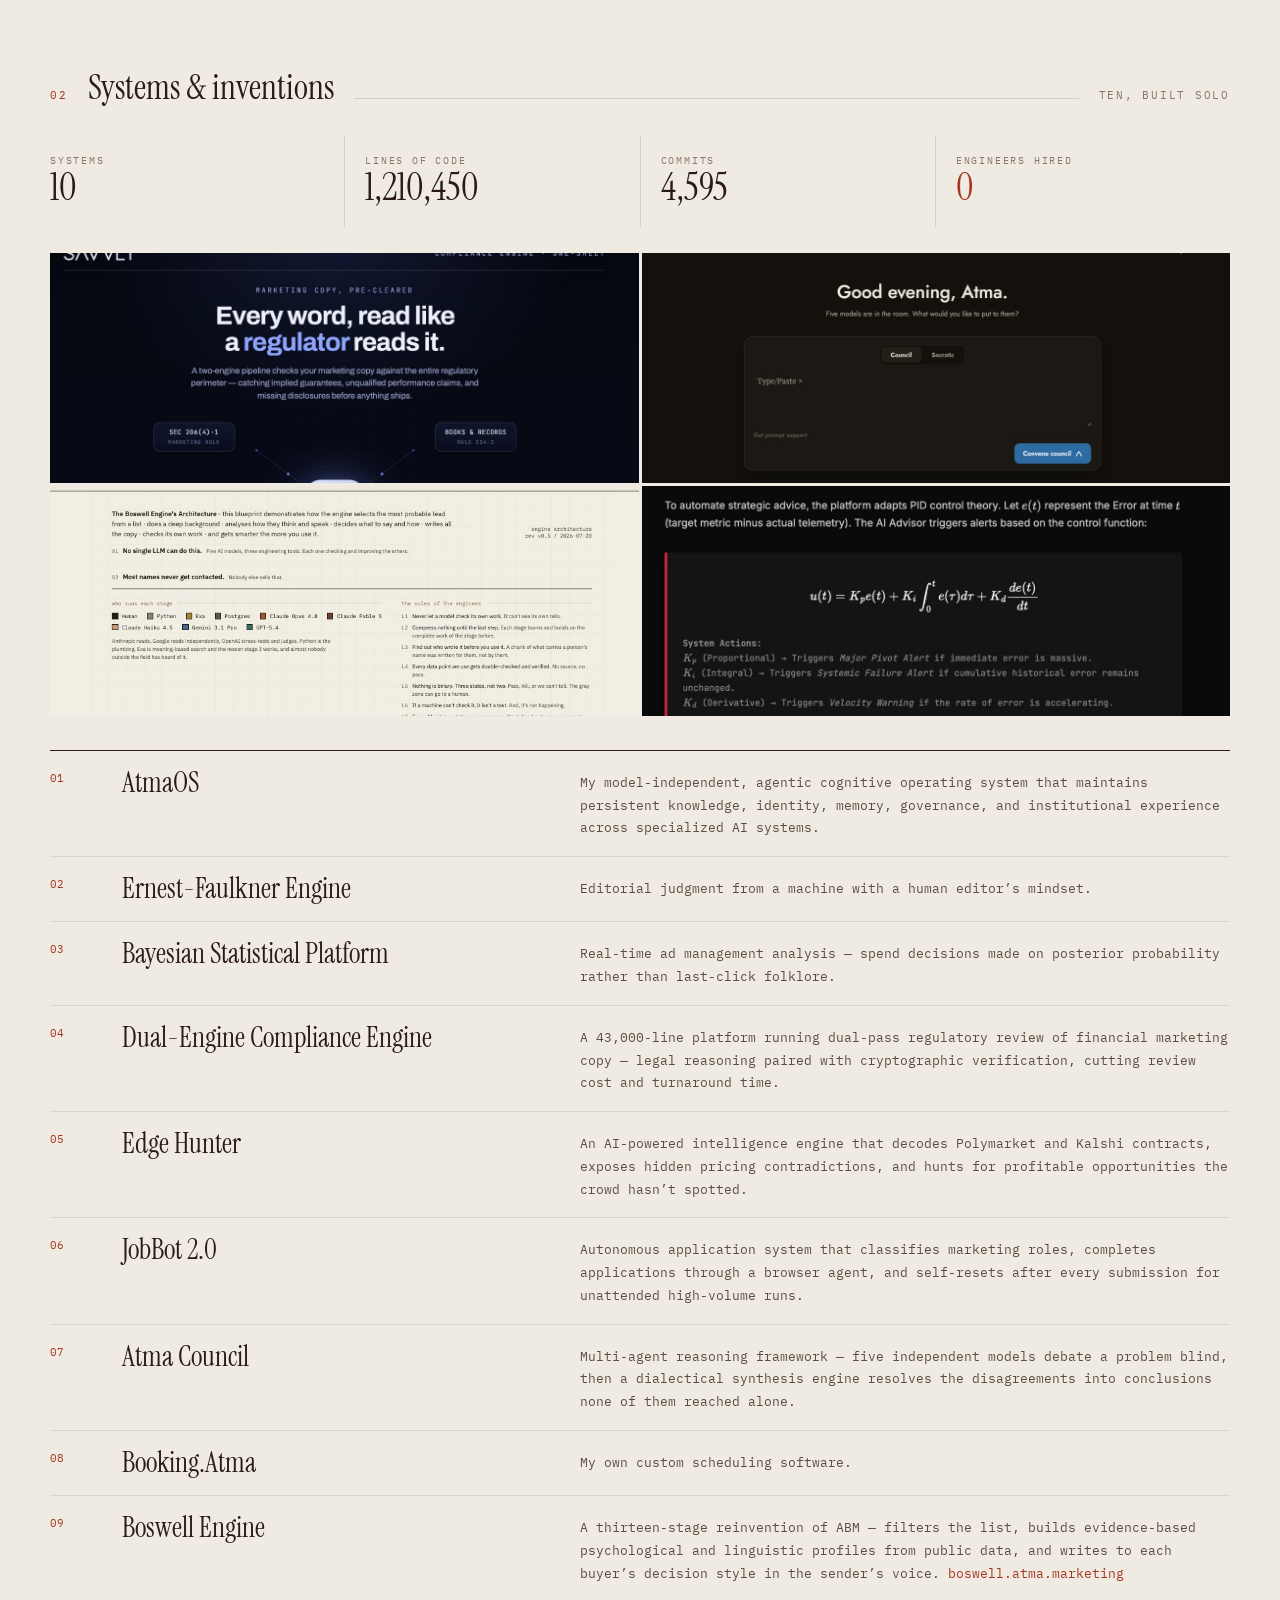
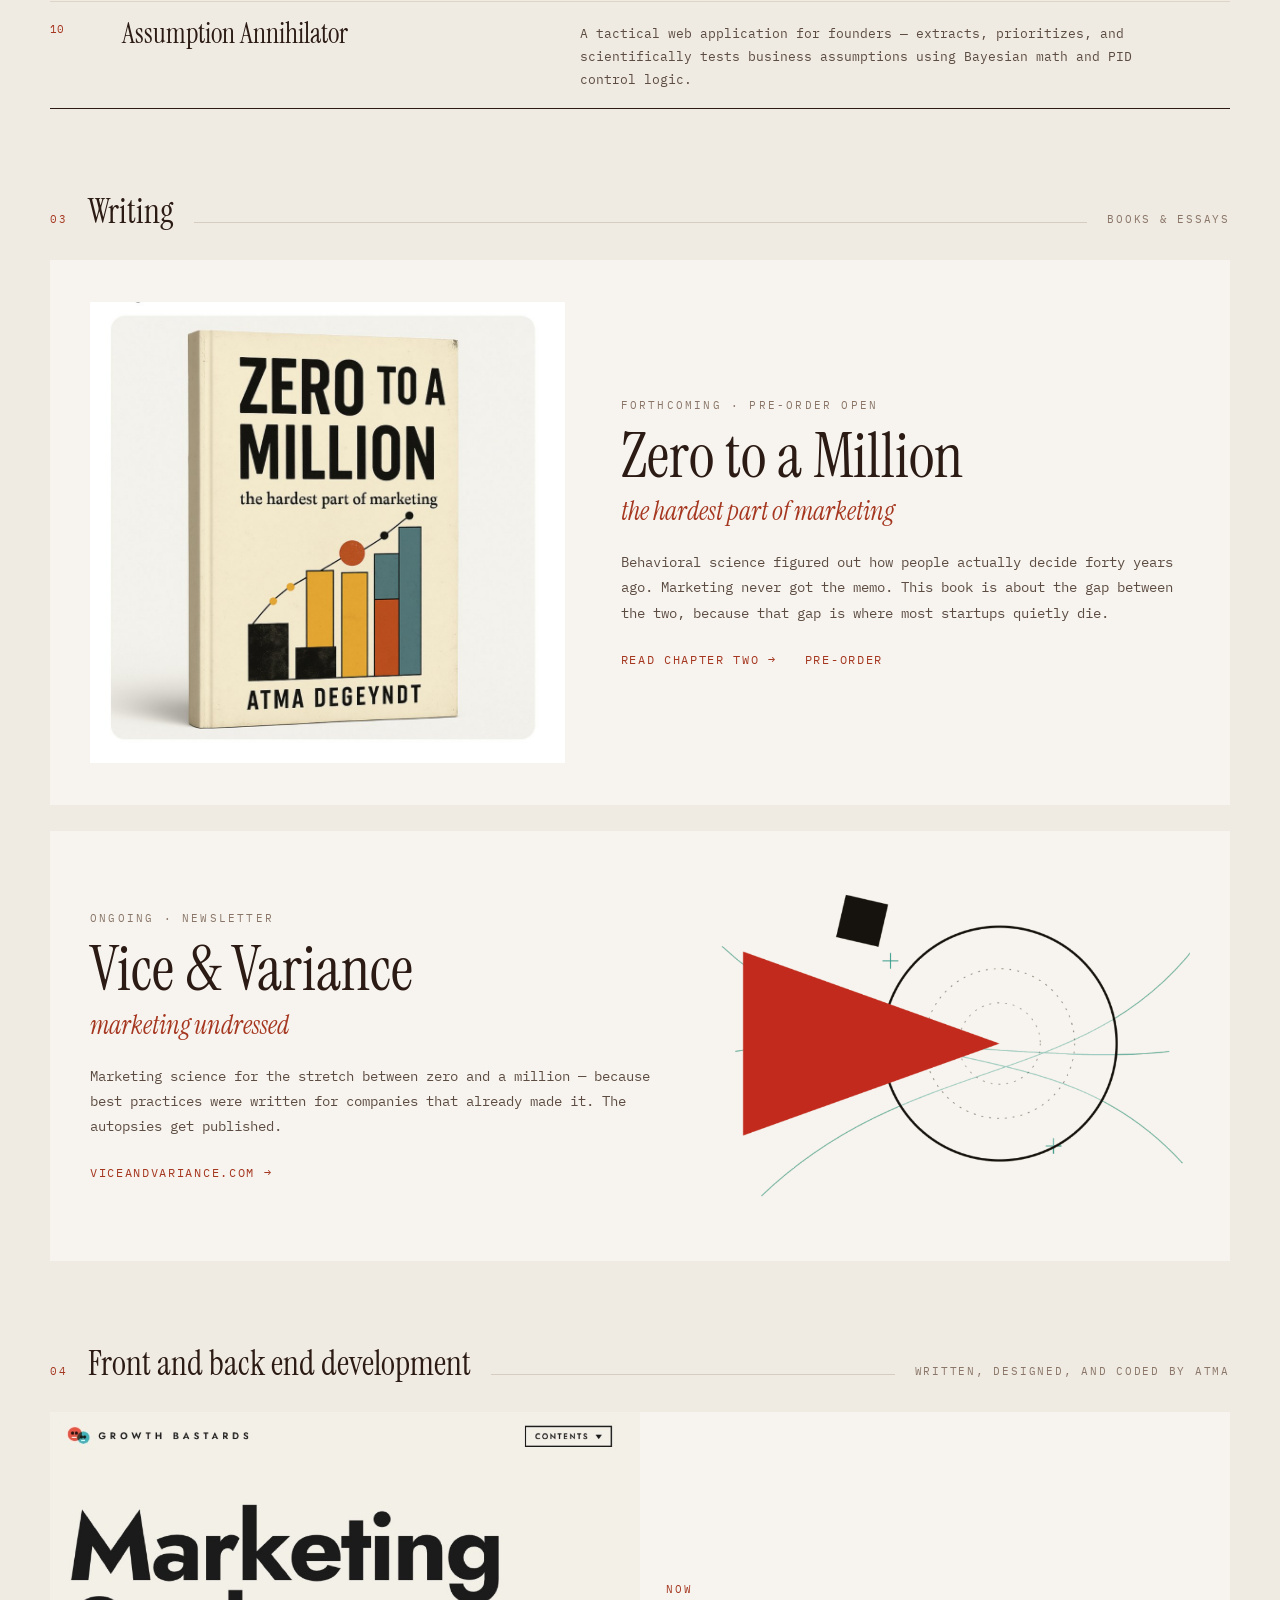
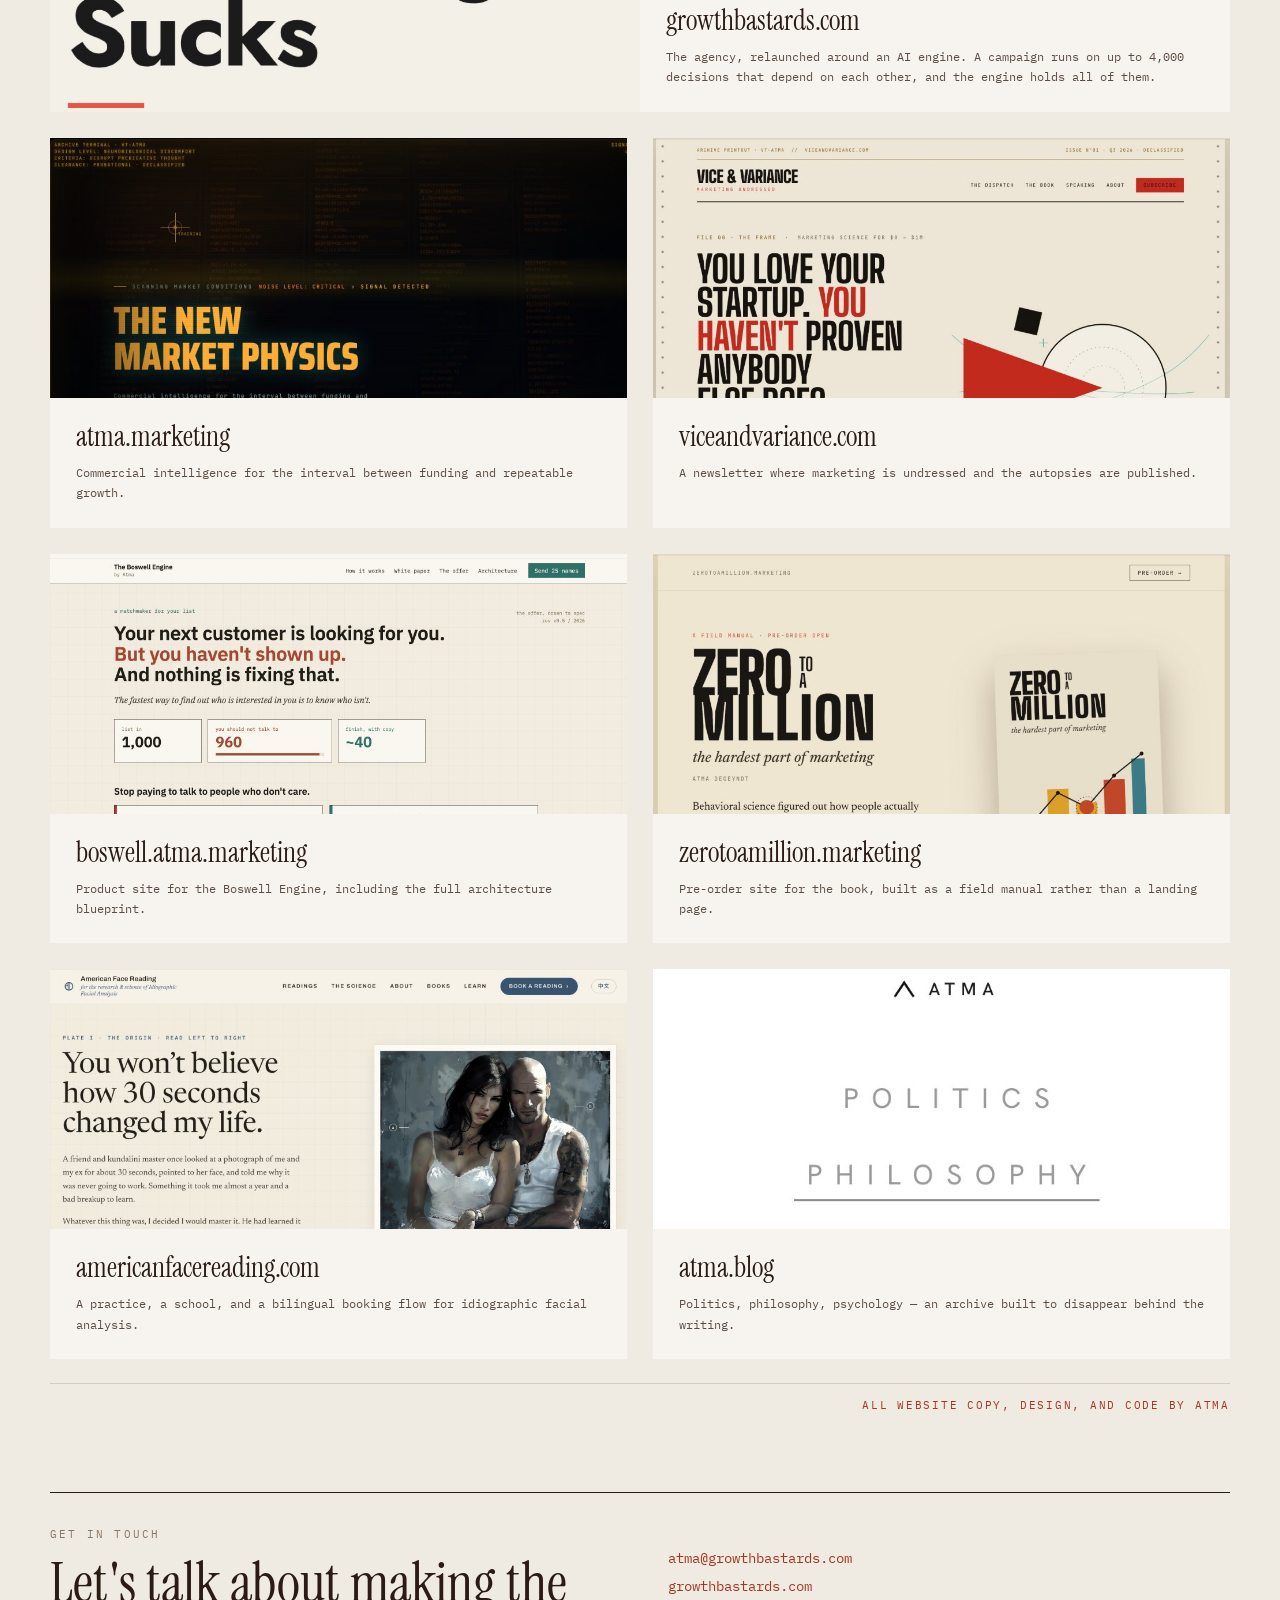
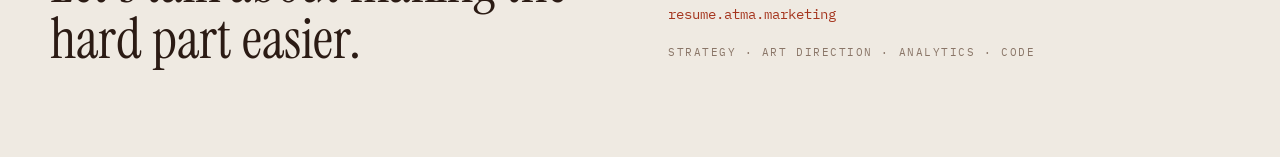
==== commit 194a78f3: "Team merge: Vedant Tiwari removed, Journey Snowden is AI Principal Developer/Engineer Copy says 14 s" ====
--- a/index.html
+++ b/index.html
@@ -76,7 +76,12 @@
     [style*="font-size:96px"], [style*="font-size: 96px"] { font-size: 50px !important; }
     div.teamgrid[style] { grid-template-columns: repeat(4, 1fr) !important; min-height: 0 !important; flex: none !important; }
     div.teamgrid[style] > div { aspect-ratio: 1 / 1; }
+    div.teamgrid[style] > div.atm { aspect-ratio: 2 / 1; }
+    div.teamgrid[style] > div > img { position: static !important; height: auto !important; aspect-ratio: 1 / 1; }
+    div.teamgrid[style] > div.atm > img { aspect-ratio: 2 / 1; }
   }
+  div.teamgrid > div.atm { grid-column: span 2; }
+  div.teamgrid > div.atm img { object-fit: contain !important; object-position: 50% 100% !important; }
   @media print {
     a { color: #2b1b14 !important; }
     [target="_blank"]::after { content: " (" attr(href) ")"; font-size: 9px; color: #8a7668; }
@@ -163,29 +168,28 @@
           <div style="padding:38px 40px 30px;">
             <div style="font-size:11px; letter-spacing:.2em; text-transform:uppercase; color:#8a7668;">Performance agency · 2022 — 2026</div>
             <span style="display:inline-flex; align-items:center; gap:15px; margin-top:20px; color:#1B1B1B;"><span style="position:relative; width:47px; height:37px; flex:none; isolation:isolate; display:block;"><span style="position:absolute; left:0; top:0; width:28.7px; height:28.7px; border-radius:50%; background:#EB5443;"></span><span style="position:absolute; left:19.3px; top:9.4px; width:24.3px; height:24.3px; border-radius:50%; background:#3FB3BB; mix-blend-mode:multiply;"></span><span style="position:absolute; left:6.2px; top:9.4px; width:6.9px; height:6.9px; border-radius:50%; background:#1B1B1B;"></span><span style="position:absolute; left:14.4px; top:9.4px; width:6.9px; height:6.9px; border-radius:50%; background:#1B1B1B;"></span><span style="position:absolute; left:24.9px; top:17.5px; width:5.6px; height:5.6px; border-radius:50%; background:#1B1B1B;"></span><span style="position:absolute; left:31.8px; top:17.5px; width:5.6px; height:5.6px; border-radius:50%; background:#1B1B1B;"></span><span style="position:absolute; left:8.1px; top:19.3px; width:10.6px; height:2.5px; background:#F3F0E8;"></span><span style="position:absolute; left:27.5px; top:26.2px; width:8.1px; height:2.2px; background:#F3F0E8;"></span></span><span style="font-family:'Jost',sans-serif; font-weight:600; font-size:19px; line-height:1; letter-spacing:.42em; white-space:nowrap;">GROWTH BASTARDS</span></span>
-            <div style="font-family:'Instrument Serif',serif; font-size:40px; line-height:1.06; margin-top:22px; text-wrap:pretty;">What if you could hire 12 marketing specialists for the price of one head of marketing?</div>
+            <div style="font-family:'Instrument Serif',serif; font-size:40px; line-height:1.06; margin-top:22px; text-wrap:pretty;">What if you could hire 14 marketing specialists for the price of one head of marketing?</div>
             <div style="font-size:13px; line-height:1.8; color:#5c4c42; margin-top:22px; max-width:480px; text-wrap:pretty;">Atma runs a first of its kind, fully automated robotic marketing agency. Growth Bastards is built on his own model-independent, agentic, cognitive operating system.</div>
-            <div style="font-size:13px; line-height:1.8; color:#5c4c42; margin-top:14px; max-width:480px; text-wrap:pretty;">The full-time (24-7) 12-person team covers deep strategy driven by big data and behavioral psychology. The team also handles statistical modeling, content creation, full lifecycle marketing and a healthy disregard for conventional wisdom. Growth Bastards is the product when gonzo marketing, machine learning, and bourbon, combined with a drive for revenue growth.</div>
-            <div style="font-size:13px; line-height:1.8; color:#2b1b14; margin-top:14px; max-width:480px; text-wrap:pretty;">And now you can hire a marketing expert and get the full 12-person team for the price of one stand-up marketing guy who knows how to code.</div>
+            <div style="font-size:13px; line-height:1.8; color:#5c4c42; margin-top:14px; max-width:480px; text-wrap:pretty;">The full-time (24-7) 14-person team covers deep strategy driven by big data and behavioral psychology. The team also handles statistical modeling, content creation, full lifecycle marketing and a healthy disregard for conventional wisdom. Growth Bastards is the product when gonzo marketing, machine learning, and bourbon, combined with a drive for revenue growth.</div>
+            <div style="font-size:13px; line-height:1.8; color:#2b1b14; margin-top:14px; max-width:480px; text-wrap:pretty;">And now you can hire a marketing expert and get the full 14-person team for the price of one stand-up marketing guy who knows how to code.</div>
           </div>
           <div style="display:flex; flex-direction:column; padding:3px 3px 0 0;">
             <div class="teamgrid" style="display:grid; grid-template-columns:repeat(4,1fr); grid-auto-rows:1fr; gap:3px; flex:1; min-height:480px;">
-              <div style="position:relative; overflow:hidden; background:#EB5443; min-height:0;"><img loading="lazy" decoding="async" src="img/team/atma-cutout.png" alt="Atma, Chief Marketing Officer" style="position:absolute; left:0; top:0; width:100%; height:100%; object-fit:cover; object-position:50% 12%; filter:saturate(.65) contrast(1.04); display:block;"></div>
+              <div class="atm" style="position:relative; overflow:hidden; background:#EB5443; min-height:0;"><img loading="lazy" decoding="async" src="img/team/atma-cutout.png" alt="Atma, Chief Marketing Officer" style="position:absolute; left:0; top:0; width:100%; height:100%; object-fit:cover; object-position:50% 12%; filter:saturate(.65) contrast(1.04); display:block;"></div>
               <div style="position:relative; overflow:hidden; background:#3FB3BB; min-height:0;"><img loading="lazy" decoding="async" src="img/team/sandy-hill.webp" alt="Sandy Hill, AI Executive Orchestrator" style="position:absolute; left:0; top:0; width:100%; height:100%; object-fit:cover; object-position:50% 12%; filter:saturate(.65) contrast(1.04); display:block;"></div>
               <div style="position:relative; overflow:hidden; background:#F0B323; min-height:0;"><img loading="lazy" decoding="async" src="img/team/bruce-thirls.webp" alt="Bruce Thirls, AI Head of Product" style="position:absolute; left:0; top:0; width:100%; height:100%; object-fit:cover; object-position:50% 12%; filter:saturate(.65) contrast(1.04); display:block;"></div>
               <div style="position:relative; overflow:hidden; background:#EB5443; min-height:0;"><img loading="lazy" decoding="async" src="img/team/lieke-de-groot.webp" alt="Lieke de Groot, AI Design Thinking Director" style="position:absolute; left:0; top:0; width:100%; height:100%; object-fit:cover; object-position:50% 12%; filter:saturate(.65) contrast(1.04); display:block;"></div>
               <div style="position:relative; overflow:hidden; background:#3FB3BB; min-height:0;"><img loading="lazy" decoding="async" src="img/team/palesa-govender.webp" alt="Palesa Govender, AI UX/UI Design Lead" style="position:absolute; left:0; top:0; width:100%; height:100%; object-fit:cover; object-position:50% 12%; filter:saturate(.65) contrast(1.04); display:block;"></div>
               <div style="position:relative; overflow:hidden; background:#F0B323; min-height:0;"><img loading="lazy" decoding="async" src="img/team/phil-havermyer.webp" alt="Phil Havermyer, AI Senior Copywriter" style="position:absolute; left:0; top:0; width:100%; height:100%; object-fit:cover; object-position:50% 12%; filter:saturate(.65) contrast(1.04); display:block;"></div>
               <div style="position:relative; overflow:hidden; background:#EB5443; min-height:0;"><img loading="lazy" decoding="async" src="img/team/candace-opal.webp" alt="Candace Opal, AI Brand and Campaign Designer" style="position:absolute; left:0; top:0; width:100%; height:100%; object-fit:cover; object-position:50% 12%; filter:saturate(.65) contrast(1.04); display:block;"></div>
-              <div style="position:relative; overflow:hidden; background:#3FB3BB; min-height:0;"><img loading="lazy" decoding="async" src="img/team/journey-snowden.webp" alt="Journey Snowden, AI Principal Frontend Engineer" style="position:absolute; left:0; top:0; width:100%; height:100%; object-fit:cover; object-position:50% 12%; filter:saturate(.65) contrast(1.04); display:block;"></div>
-              <div style="position:relative; overflow:hidden; background:#F0B323; min-height:0;"><img loading="lazy" decoding="async" src="img/team/vedant-tiwari.webp" alt="Vedant Tiwari, AI Principal Backend Engineer" style="position:absolute; left:0; top:0; width:100%; height:100%; object-fit:cover; object-position:50% 12%; filter:saturate(.65) contrast(1.04); display:block;"></div>
-              <div style="position:relative; overflow:hidden; background:#EB5443; min-height:0;"><img loading="lazy" decoding="async" src="img/team/maya-serrano.webp" alt="Maya Serrano, AI Paid Media Director" style="position:absolute; left:0; top:0; width:100%; height:100%; object-fit:cover; object-position:50% 12%; filter:saturate(.65) contrast(1.04); display:block;"></div>
-              <div style="position:relative; overflow:hidden; background:#3FB3BB; min-height:0;"><img loading="lazy" decoding="async" src="img/team/owen-park.webp" alt="Owen Park, AI Google Ads Strategist" style="position:absolute; left:0; top:0; width:100%; height:100%; object-fit:cover; object-position:50% 12%; filter:saturate(.65) contrast(1.04); display:block;"></div>
-              <div style="position:relative; overflow:hidden; background:#F0B323; min-height:0;"><img loading="lazy" decoding="async" src="img/team/nia-calder.webp" alt="Nia Calder, AI Meta Ads Strategist" style="position:absolute; left:0; top:0; width:100%; height:100%; object-fit:cover; object-position:50% 12%; filter:saturate(.65) contrast(1.04); display:block;"></div>
-              <div style="position:relative; overflow:hidden; background:#EB5443; min-height:0;"><img loading="lazy" decoding="async" src="img/team/evelyn-cho.webp" alt="Evelyn Cho, AI LinkedIn Ads Strategist" style="position:absolute; left:0; top:0; width:100%; height:100%; object-fit:cover; object-position:50% 12%; filter:saturate(.65) contrast(1.04); display:block;"></div>
-              <div style="position:relative; overflow:hidden; background:#3FB3BB; min-height:0;"><img loading="lazy" decoding="async" src="img/team/imani-brooks.webp" alt="Imani Brooks, AI Bayesian Analytics Lead" style="position:absolute; left:0; top:0; width:100%; height:100%; object-fit:cover; object-position:50% 12%; filter:saturate(.65) contrast(1.04); display:block;"></div>
-              <div style="position:relative; overflow:hidden; background:#F0B323; min-height:0;"><img loading="lazy" decoding="async" src="img/team/leandro-costa.webp" alt="Leandro Costa, AI SEO and Organic Growth Lead" style="position:absolute; left:0; top:0; width:100%; height:100%; object-fit:cover; object-position:50% 12%; filter:saturate(.65) contrast(1.04); display:block;"></div>
-              <div style="position:relative; overflow:hidden; background:#EB5443; min-height:0;"><img loading="lazy" decoding="async" src="img/team/rowan-ellis.webp" alt="Rowan Ellis, AI Quality and Accessibility Lead" style="position:absolute; left:0; top:0; width:100%; height:100%; object-fit:cover; object-position:50% 12%; filter:saturate(.65) contrast(1.04); display:block;"></div>
+              <div style="position:relative; overflow:hidden; background:#3FB3BB; min-height:0;"><img loading="lazy" decoding="async" src="img/team/journey-snowden.webp" alt="Journey Snowden, AI Principal Developer/Engineer" style="position:absolute; left:0; top:0; width:100%; height:100%; object-fit:cover; object-position:50% 12%; filter:saturate(.65) contrast(1.04); display:block;"></div>
+              <div style="position:relative; overflow:hidden; background:#F0B323; min-height:0;"><img loading="lazy" decoding="async" src="img/team/maya-serrano.webp" alt="Maya Serrano, AI Paid Media Director" style="position:absolute; left:0; top:0; width:100%; height:100%; object-fit:cover; object-position:50% 12%; filter:saturate(.65) contrast(1.04); display:block;"></div>
+              <div style="position:relative; overflow:hidden; background:#EB5443; min-height:0;"><img loading="lazy" decoding="async" src="img/team/owen-park.webp" alt="Owen Park, AI Google Ads Strategist" style="position:absolute; left:0; top:0; width:100%; height:100%; object-fit:cover; object-position:50% 12%; filter:saturate(.65) contrast(1.04); display:block;"></div>
+              <div style="position:relative; overflow:hidden; background:#3FB3BB; min-height:0;"><img loading="lazy" decoding="async" src="img/team/nia-calder.webp" alt="Nia Calder, AI Meta Ads Strategist" style="position:absolute; left:0; top:0; width:100%; height:100%; object-fit:cover; object-position:50% 12%; filter:saturate(.65) contrast(1.04); display:block;"></div>
+              <div style="position:relative; overflow:hidden; background:#F0B323; min-height:0;"><img loading="lazy" decoding="async" src="img/team/evelyn-cho.webp" alt="Evelyn Cho, AI LinkedIn Ads Strategist" style="position:absolute; left:0; top:0; width:100%; height:100%; object-fit:cover; object-position:50% 12%; filter:saturate(.65) contrast(1.04); display:block;"></div>
+              <div style="position:relative; overflow:hidden; background:#EB5443; min-height:0;"><img loading="lazy" decoding="async" src="img/team/imani-brooks.webp" alt="Imani Brooks, AI Bayesian Analytics Lead" style="position:absolute; left:0; top:0; width:100%; height:100%; object-fit:cover; object-position:50% 12%; filter:saturate(.65) contrast(1.04); display:block;"></div>
+              <div style="position:relative; overflow:hidden; background:#3FB3BB; min-height:0;"><img loading="lazy" decoding="async" src="img/team/leandro-costa.webp" alt="Leandro Costa, AI SEO and Organic Growth Lead" style="position:absolute; left:0; top:0; width:100%; height:100%; object-fit:cover; object-position:50% 12%; filter:saturate(.65) contrast(1.04); display:block;"></div>
+              <div style="position:relative; overflow:hidden; background:#F0B323; min-height:0;"><img loading="lazy" decoding="async" src="img/team/rowan-ellis.webp" alt="Rowan Ellis, AI Quality and Accessibility Lead" style="position:absolute; left:0; top:0; width:100%; height:100%; object-fit:cover; object-position:50% 12%; filter:saturate(.65) contrast(1.04); display:block;"></div>
             </div>
           </div>
         </div>
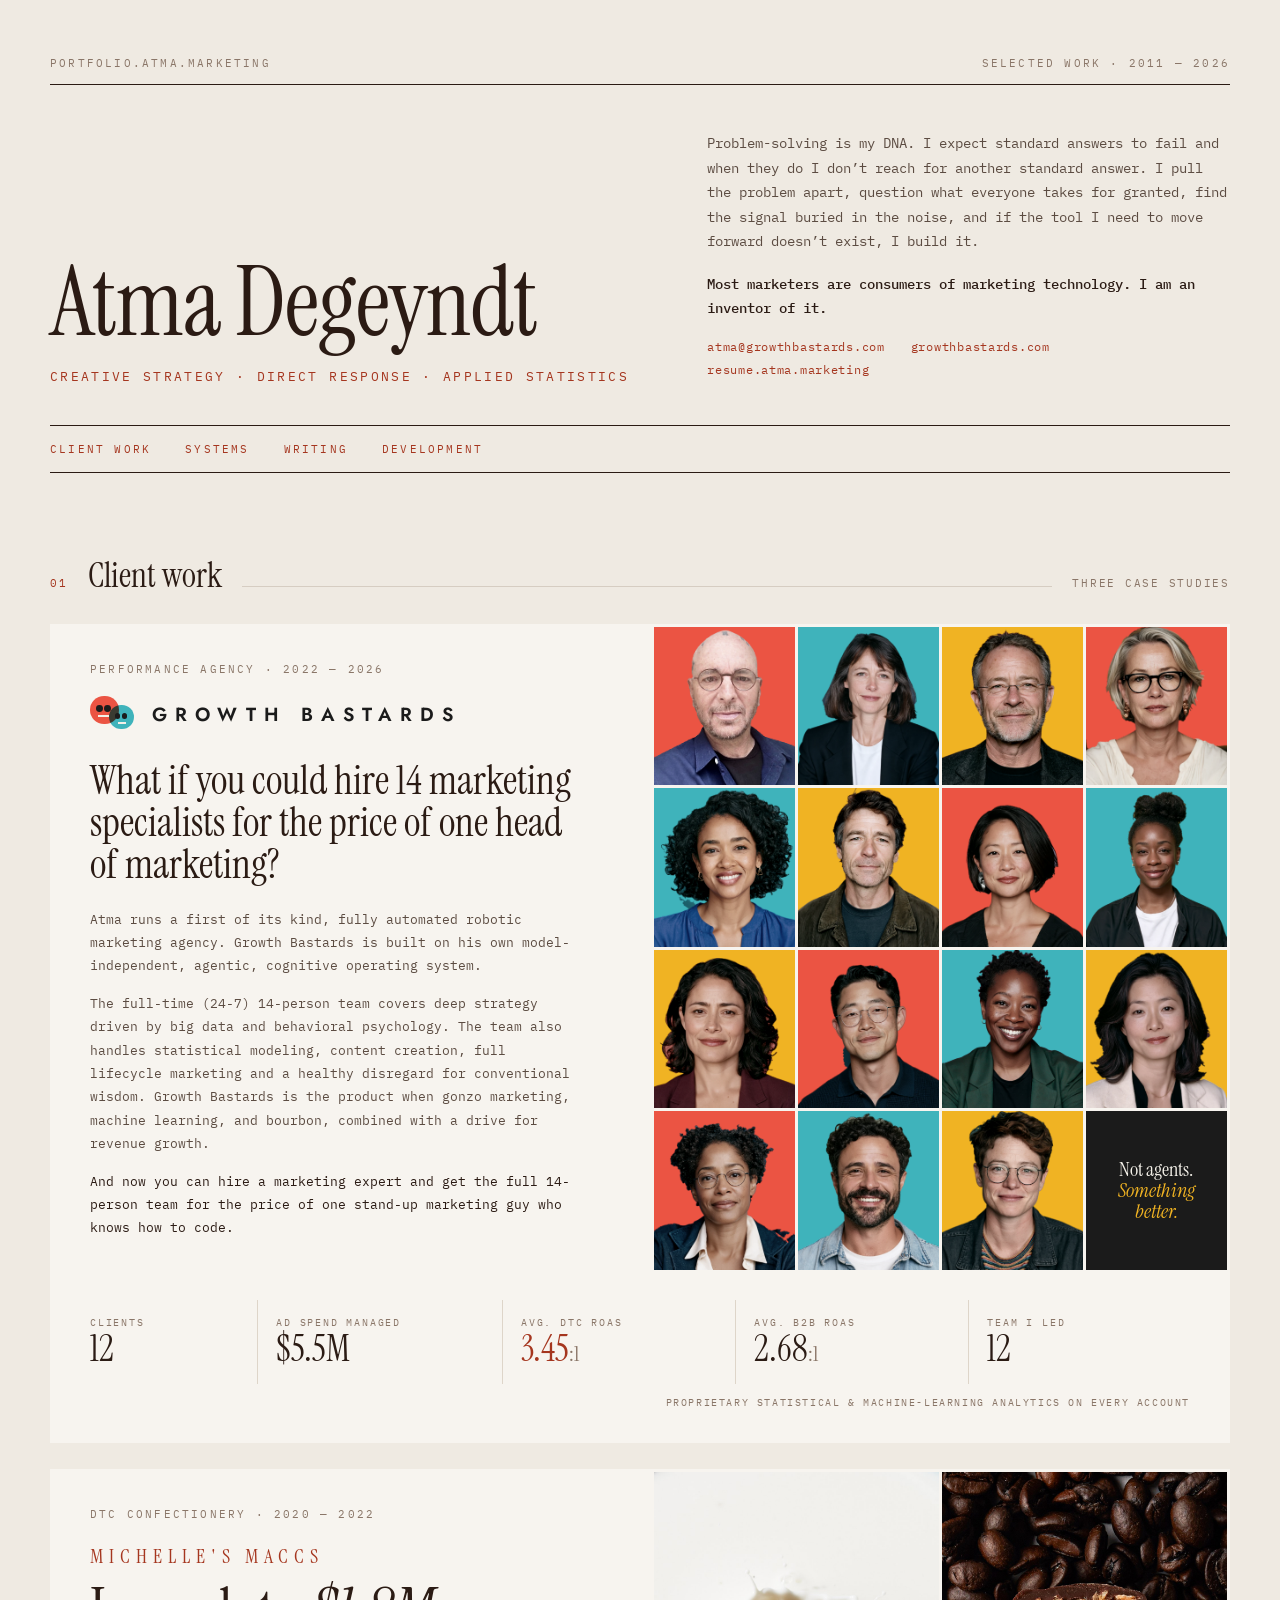
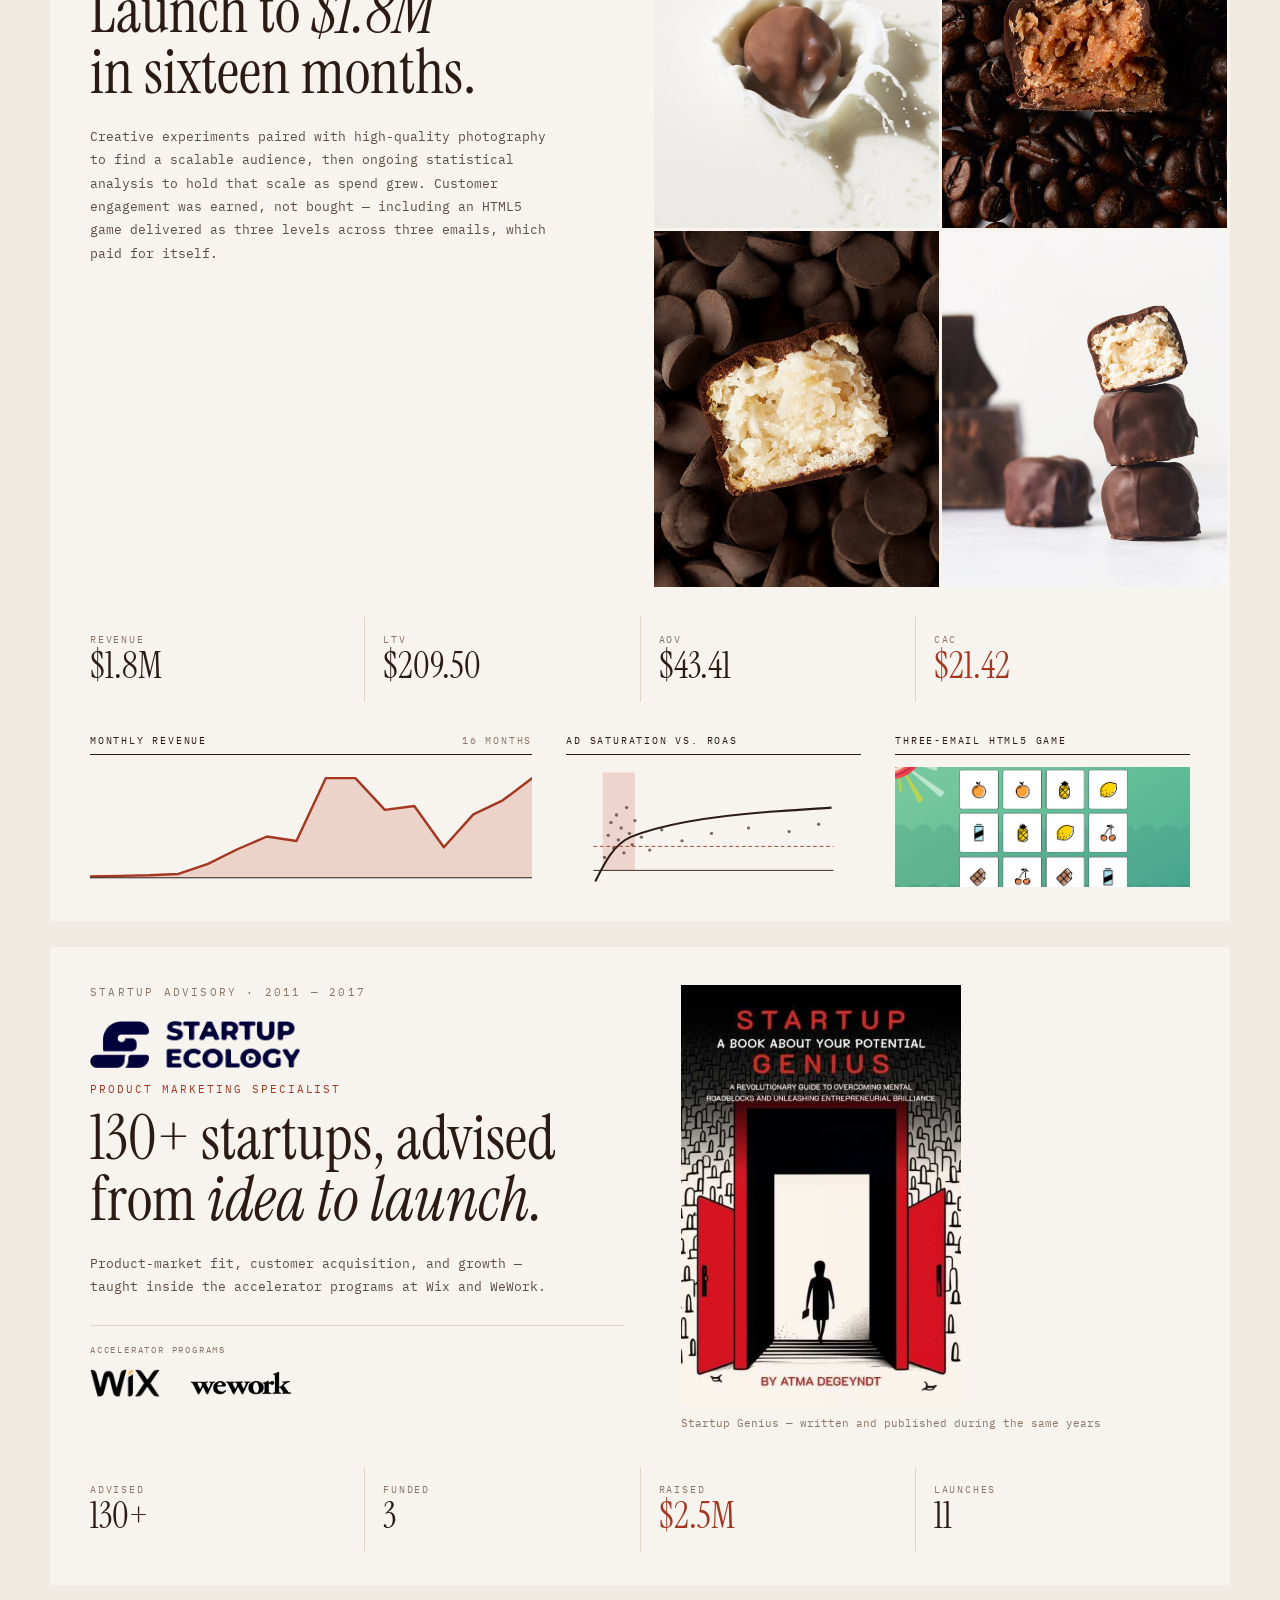
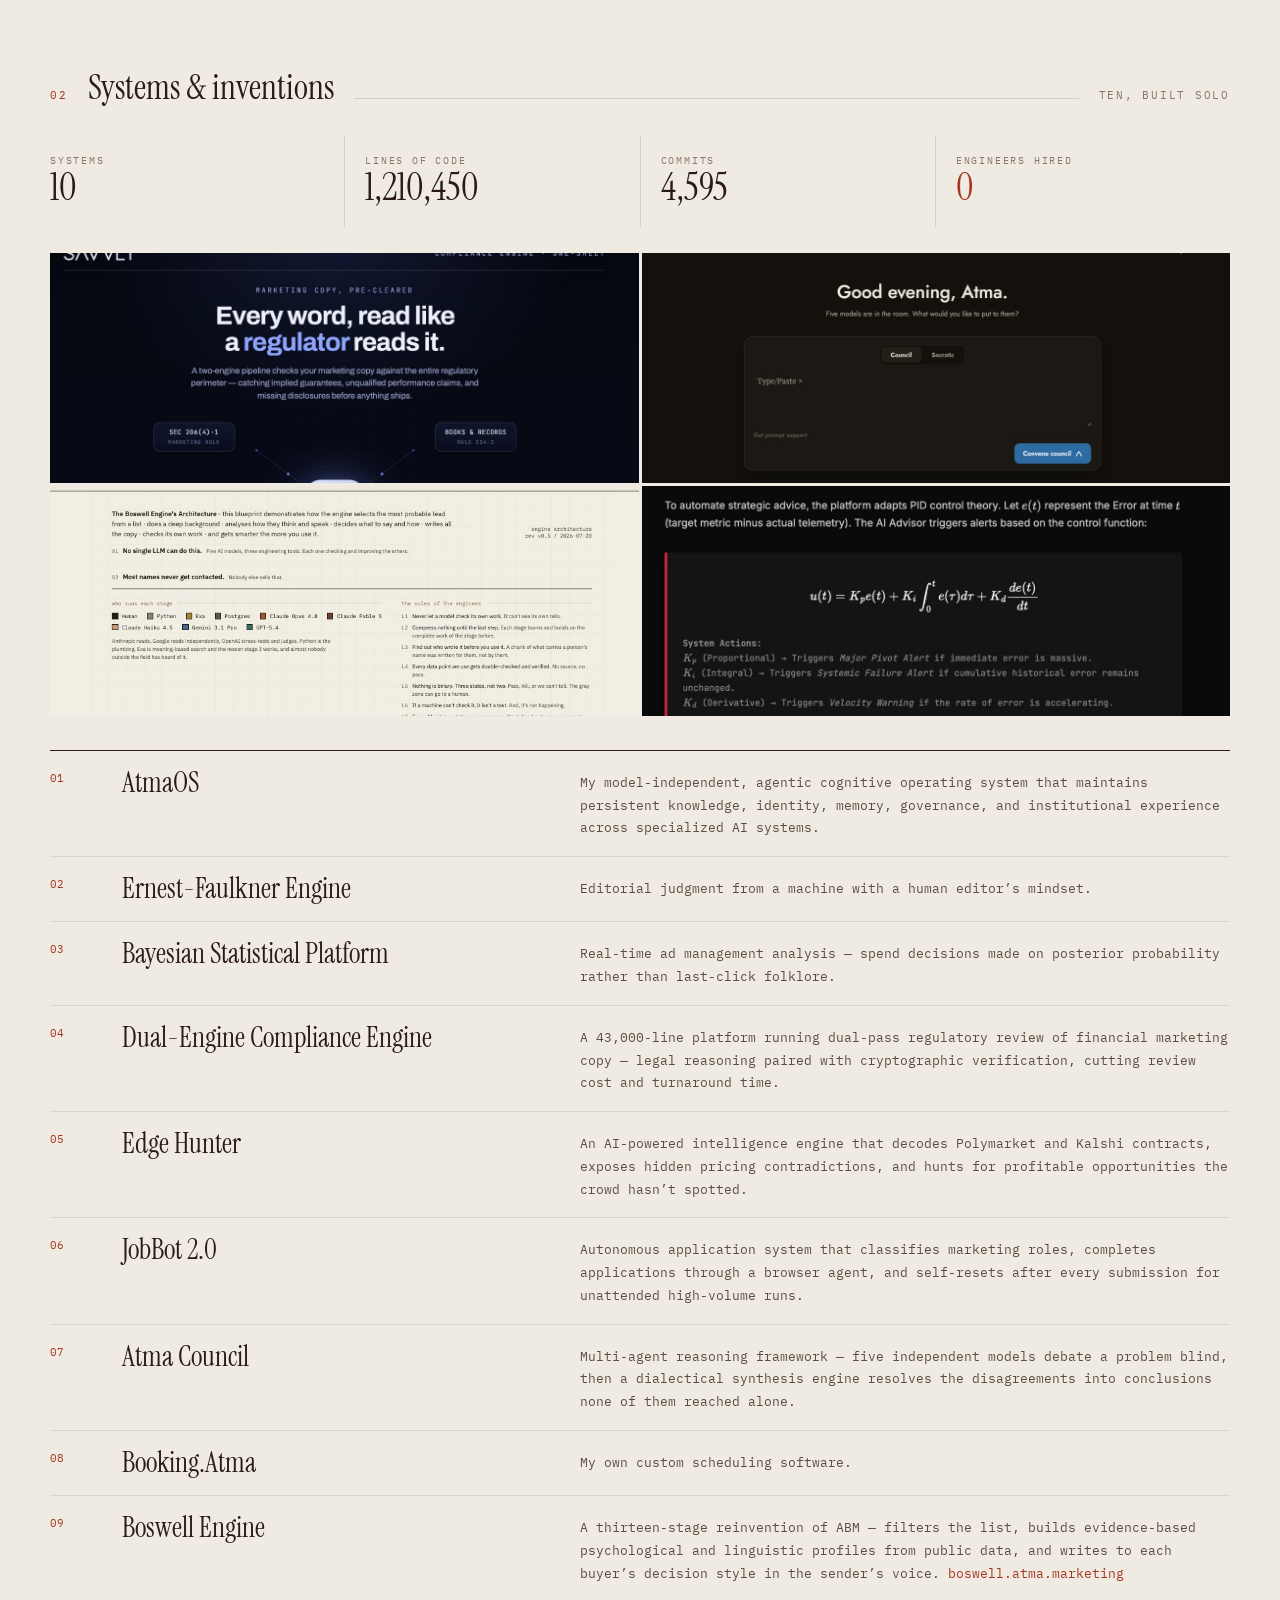
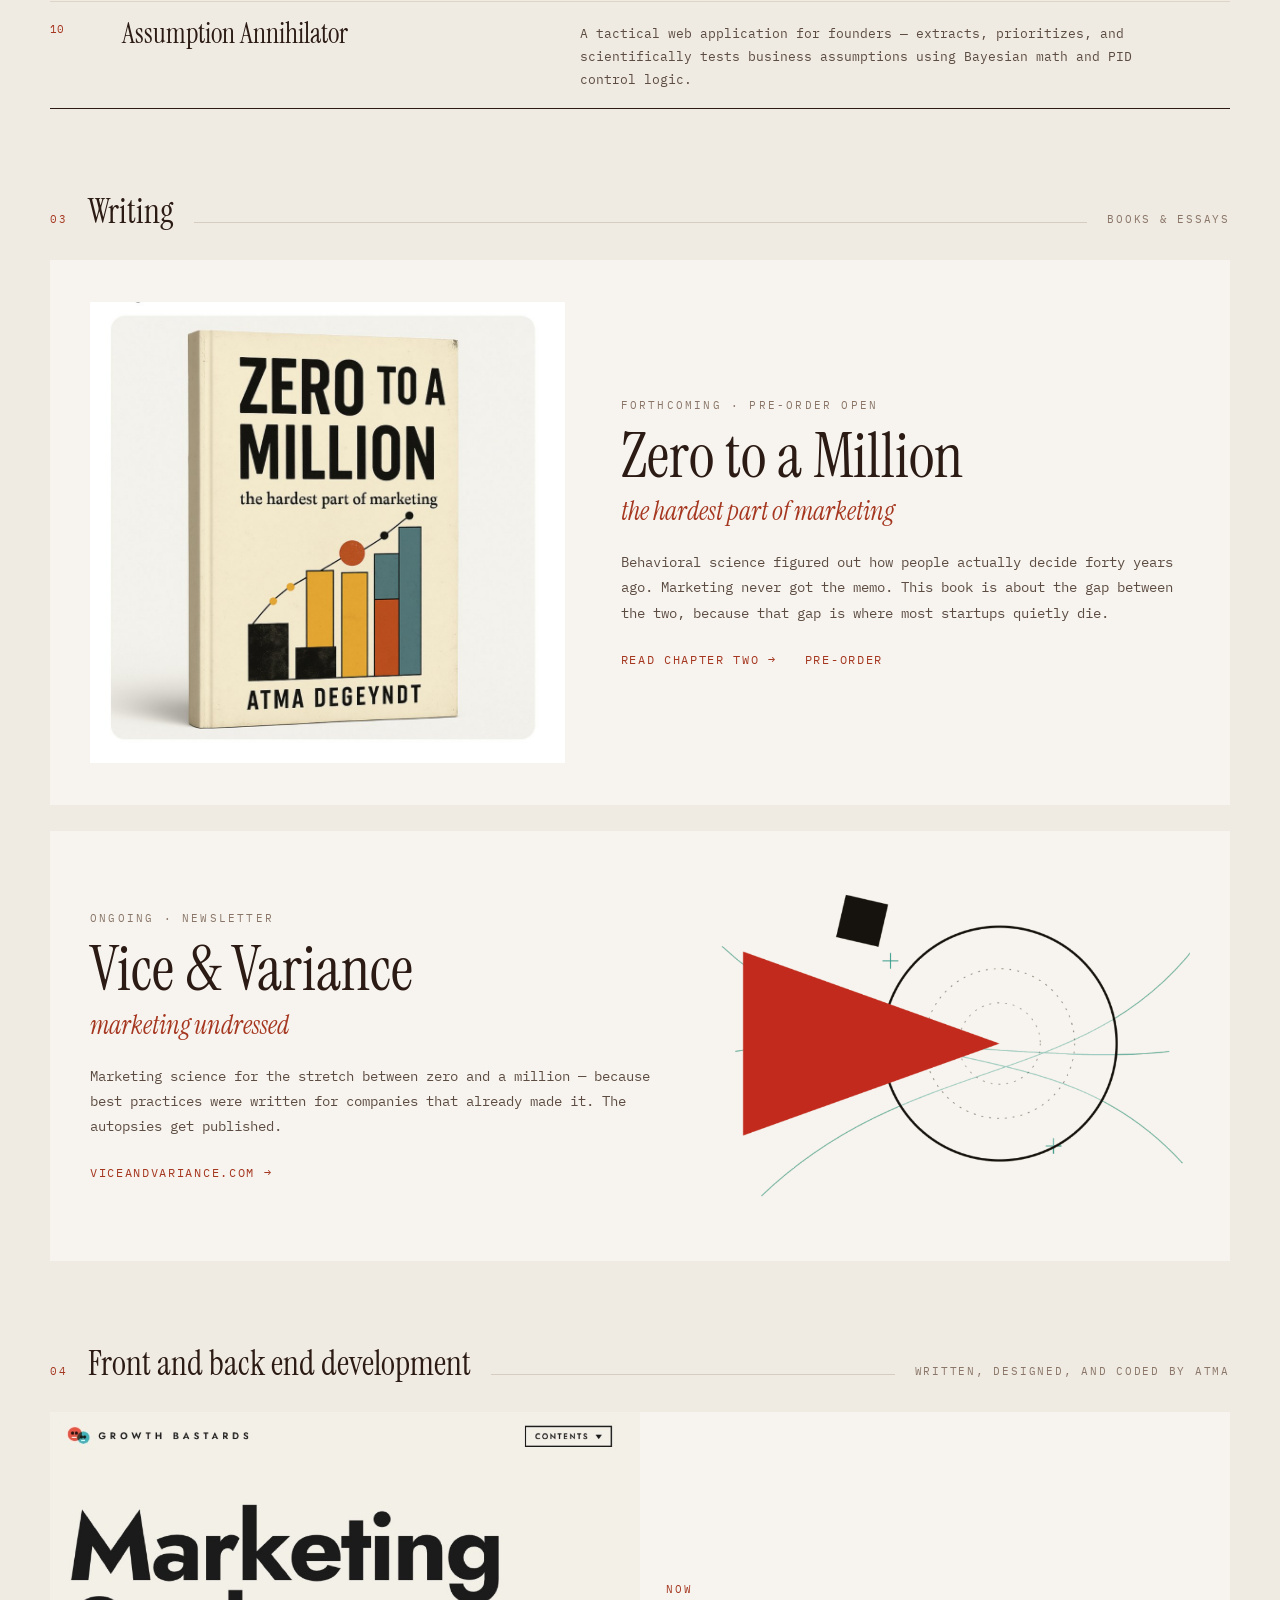
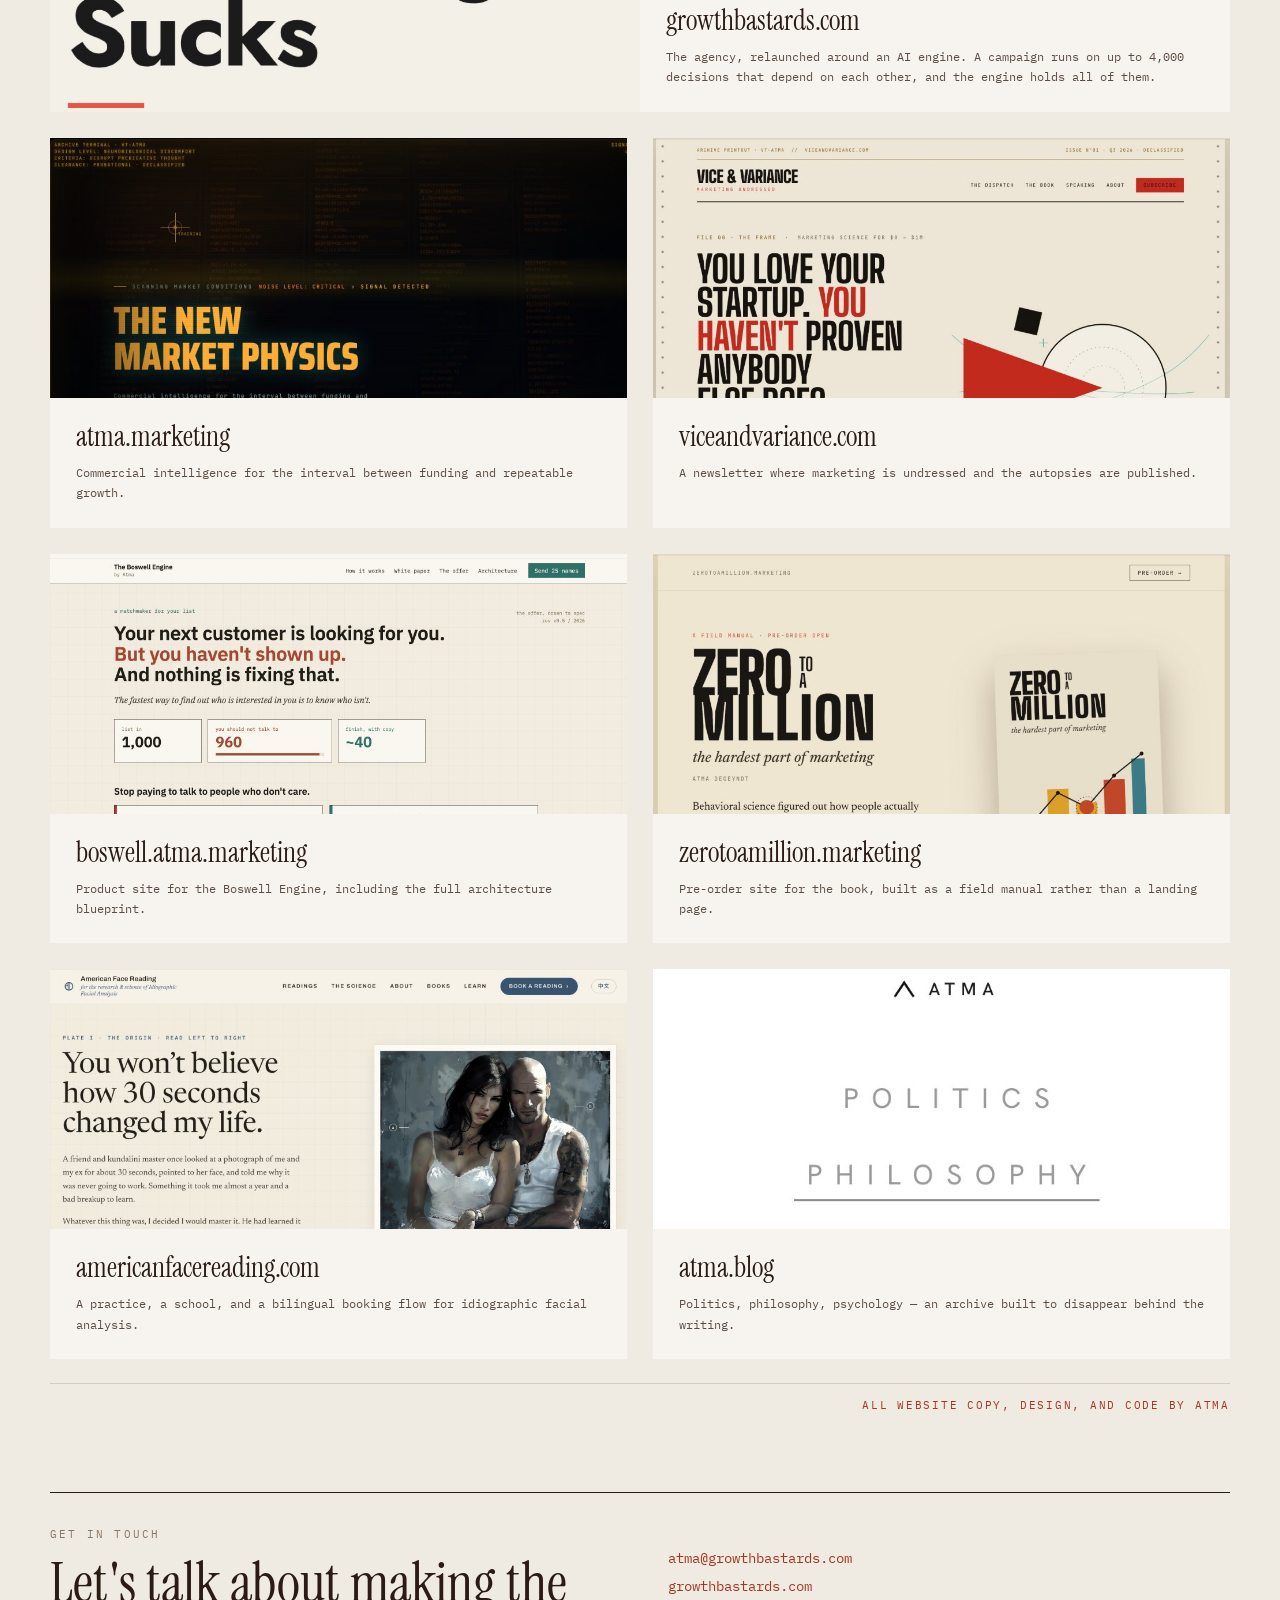
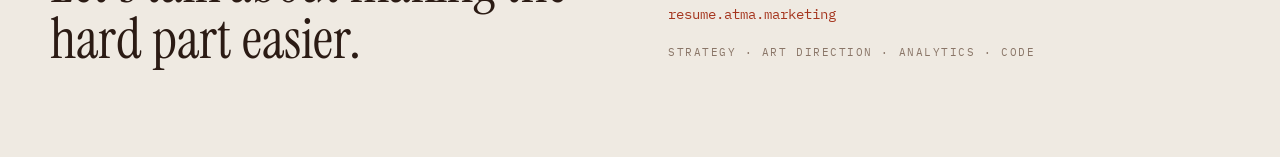
==== commit ed4a9431: "Team grid: Atma back to one square, last tile is a quote: Not agents. Something better. Co-Authored-" ====
--- a/index.html
+++ b/index.html
@@ -76,12 +76,8 @@
     [style*="font-size:96px"], [style*="font-size: 96px"] { font-size: 50px !important; }
     div.teamgrid[style] { grid-template-columns: repeat(4, 1fr) !important; min-height: 0 !important; flex: none !important; }
     div.teamgrid[style] > div { aspect-ratio: 1 / 1; }
-    div.teamgrid[style] > div.atm { aspect-ratio: 2 / 1; }
     div.teamgrid[style] > div > img { position: static !important; height: auto !important; aspect-ratio: 1 / 1; }
-    div.teamgrid[style] > div.atm > img { aspect-ratio: 2 / 1; }
   }
-  div.teamgrid > div.atm { grid-column: span 2; }
-  div.teamgrid > div.atm img { object-fit: contain !important; object-position: 50% 100% !important; }
   @media print {
     a { color: #2b1b14 !important; }
     [target="_blank"]::after { content: " (" attr(href) ")"; font-size: 9px; color: #8a7668; }
@@ -175,7 +171,7 @@
           </div>
           <div style="display:flex; flex-direction:column; padding:3px 3px 0 0;">
             <div class="teamgrid" style="display:grid; grid-template-columns:repeat(4,1fr); grid-auto-rows:1fr; gap:3px; flex:1; min-height:480px;">
-              <div class="atm" style="position:relative; overflow:hidden; background:#EB5443; min-height:0;"><img loading="lazy" decoding="async" src="img/team/atma-cutout.png" alt="Atma, Chief Marketing Officer" style="position:absolute; left:0; top:0; width:100%; height:100%; object-fit:cover; object-position:50% 12%; filter:saturate(.65) contrast(1.04); display:block;"></div>
+              <div style="position:relative; overflow:hidden; background:#EB5443; min-height:0;"><img loading="lazy" decoding="async" src="img/team/atma-cutout.png" alt="Atma, Chief Marketing Officer" style="position:absolute; left:0; top:0; width:100%; height:100%; object-fit:cover; object-position:50% 12%; filter:saturate(.65) contrast(1.04); display:block;"></div>
               <div style="position:relative; overflow:hidden; background:#3FB3BB; min-height:0;"><img loading="lazy" decoding="async" src="img/team/sandy-hill.webp" alt="Sandy Hill, AI Executive Orchestrator" style="position:absolute; left:0; top:0; width:100%; height:100%; object-fit:cover; object-position:50% 12%; filter:saturate(.65) contrast(1.04); display:block;"></div>
               <div style="position:relative; overflow:hidden; background:#F0B323; min-height:0;"><img loading="lazy" decoding="async" src="img/team/bruce-thirls.webp" alt="Bruce Thirls, AI Head of Product" style="position:absolute; left:0; top:0; width:100%; height:100%; object-fit:cover; object-position:50% 12%; filter:saturate(.65) contrast(1.04); display:block;"></div>
               <div style="position:relative; overflow:hidden; background:#EB5443; min-height:0;"><img loading="lazy" decoding="async" src="img/team/lieke-de-groot.webp" alt="Lieke de Groot, AI Design Thinking Director" style="position:absolute; left:0; top:0; width:100%; height:100%; object-fit:cover; object-position:50% 12%; filter:saturate(.65) contrast(1.04); display:block;"></div>
@@ -190,6 +186,7 @@
               <div style="position:relative; overflow:hidden; background:#EB5443; min-height:0;"><img loading="lazy" decoding="async" src="img/team/imani-brooks.webp" alt="Imani Brooks, AI Bayesian Analytics Lead" style="position:absolute; left:0; top:0; width:100%; height:100%; object-fit:cover; object-position:50% 12%; filter:saturate(.65) contrast(1.04); display:block;"></div>
               <div style="position:relative; overflow:hidden; background:#3FB3BB; min-height:0;"><img loading="lazy" decoding="async" src="img/team/leandro-costa.webp" alt="Leandro Costa, AI SEO and Organic Growth Lead" style="position:absolute; left:0; top:0; width:100%; height:100%; object-fit:cover; object-position:50% 12%; filter:saturate(.65) contrast(1.04); display:block;"></div>
               <div style="position:relative; overflow:hidden; background:#F0B323; min-height:0;"><img loading="lazy" decoding="async" src="img/team/rowan-ellis.webp" alt="Rowan Ellis, AI Quality and Accessibility Lead" style="position:absolute; left:0; top:0; width:100%; height:100%; object-fit:cover; object-position:50% 12%; filter:saturate(.65) contrast(1.04); display:block;"></div>
+              <div class="tq" style="position:relative; overflow:hidden; background:#1B1B1B; color:#F3F0E8; min-height:0; display:flex; align-items:center; justify-content:center; padding:8%; box-sizing:border-box; container-type:inline-size;"><div style="font-family:'Instrument Serif',serif; font-size:17cqw; line-height:1.05; text-align:center; text-wrap:balance;">Not agents.<br><span style="font-style:italic; color:#F0B323;">Something better.</span></div></div>
             </div>
           </div>
         </div>
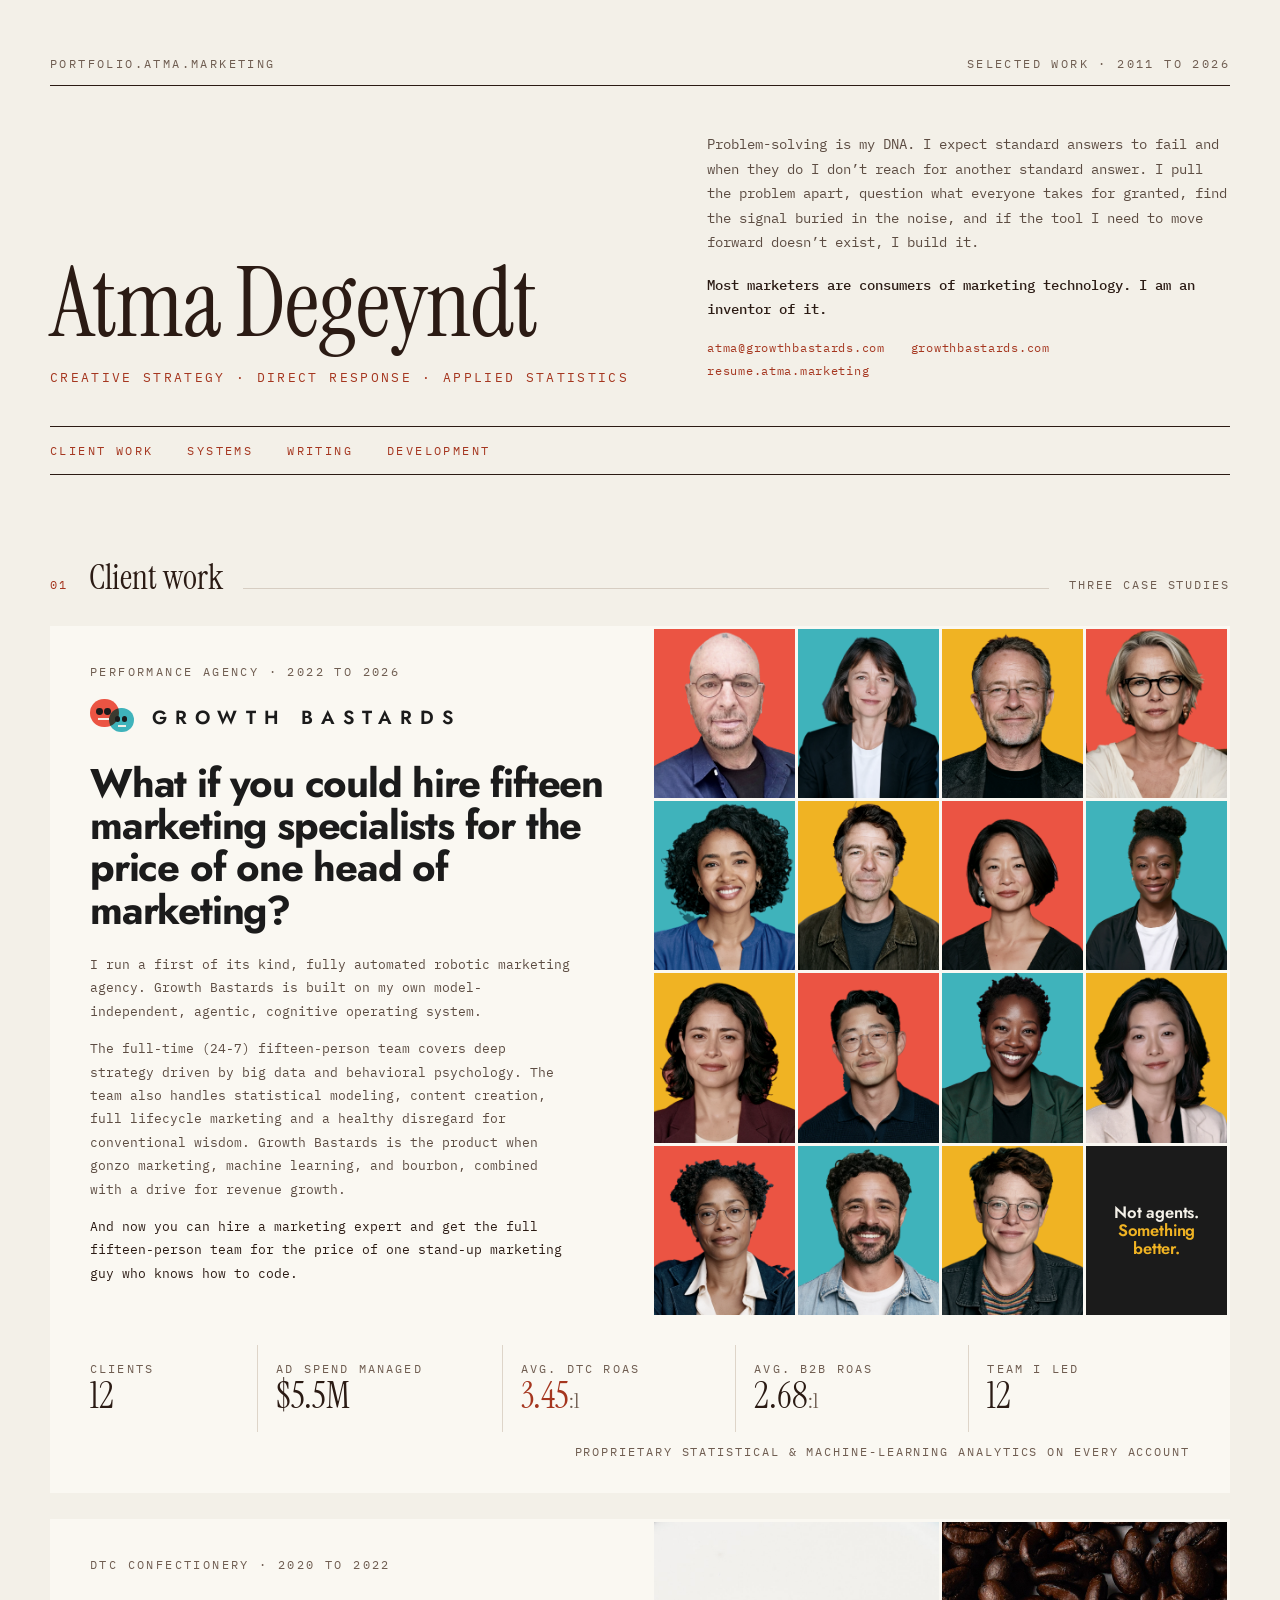
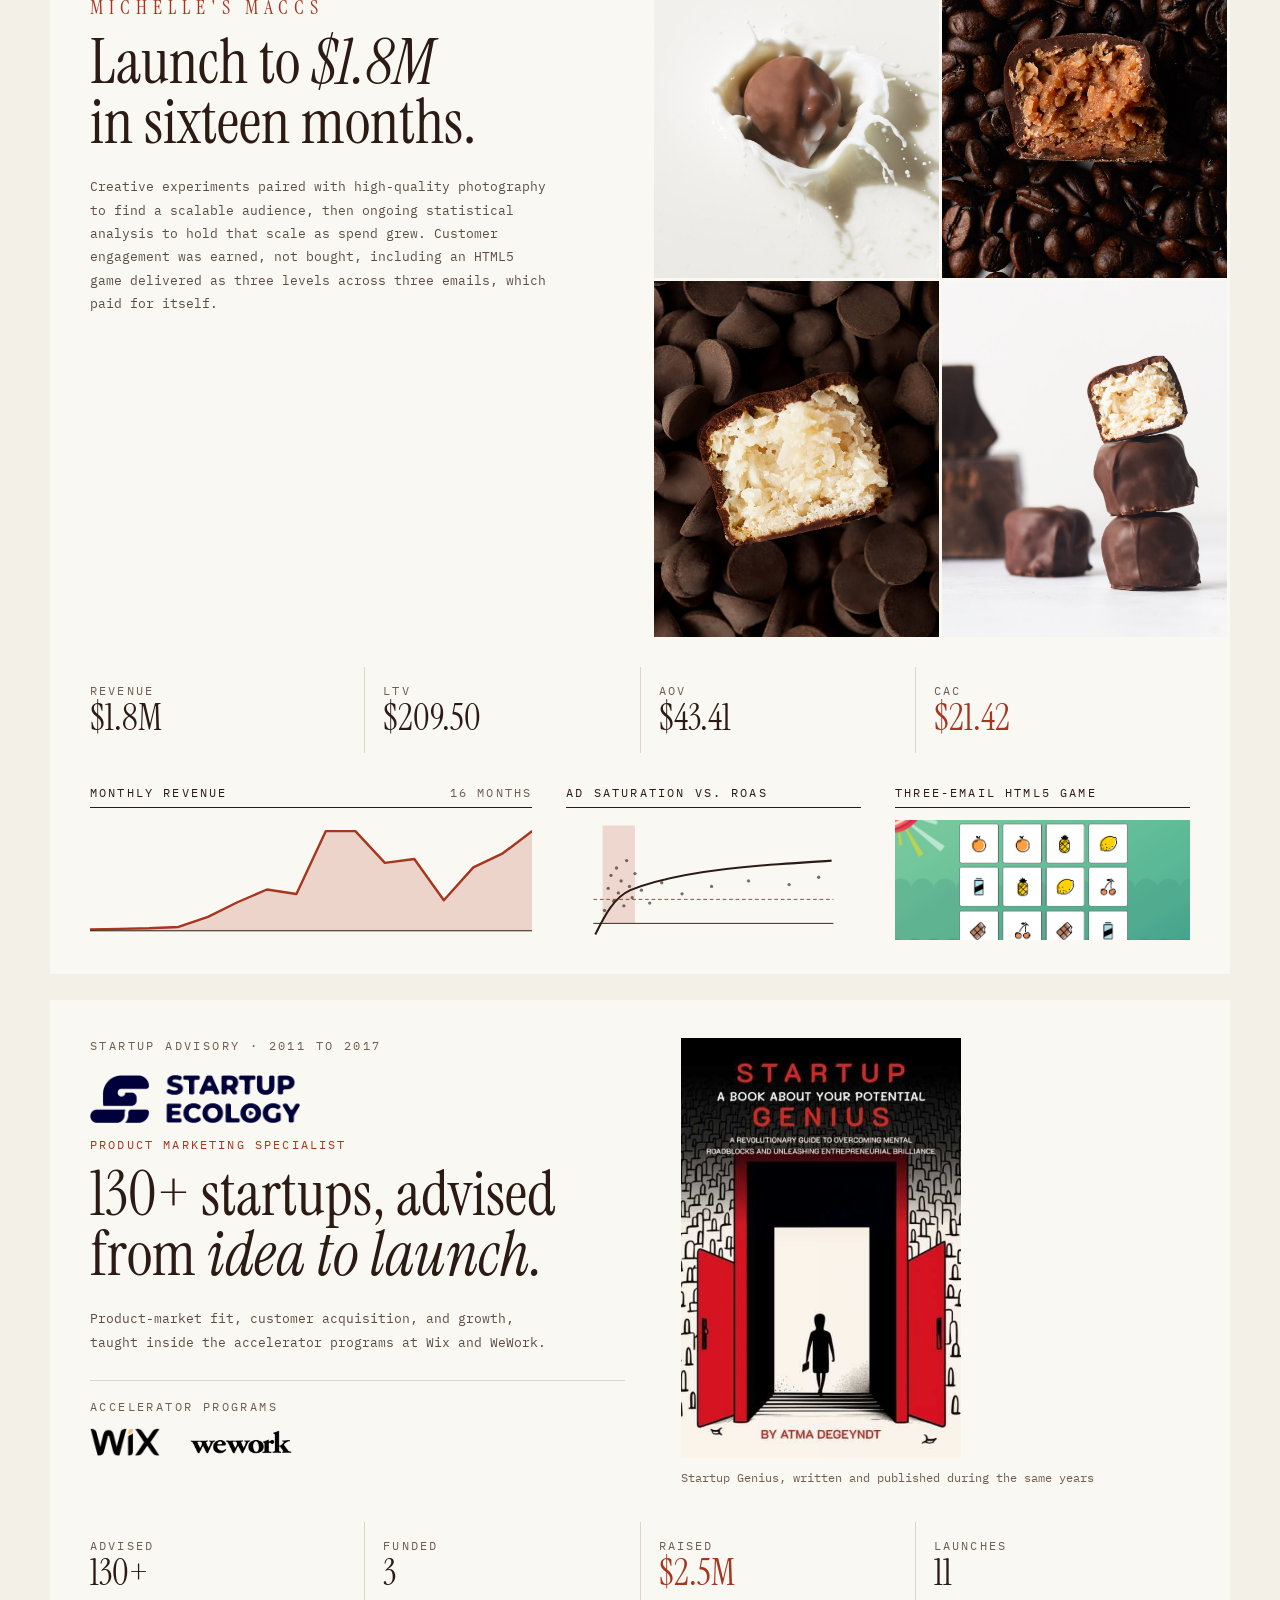
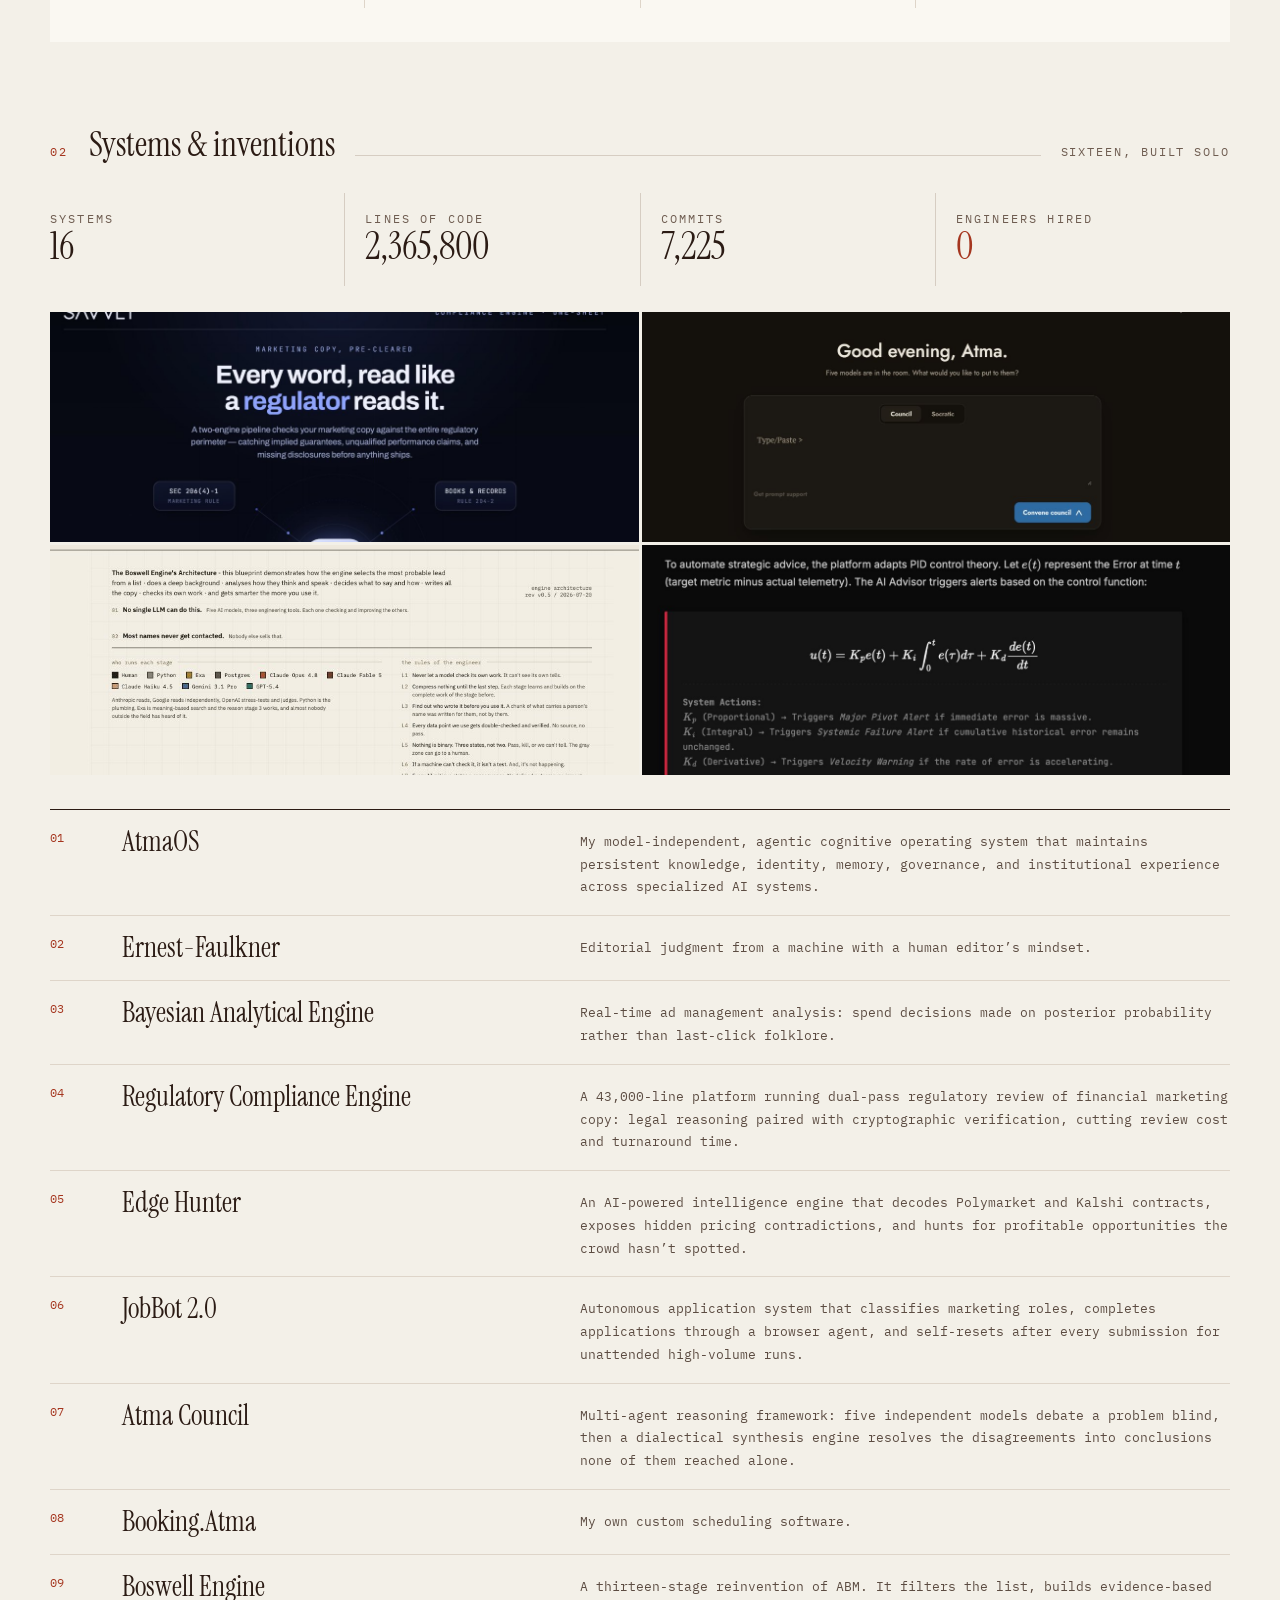
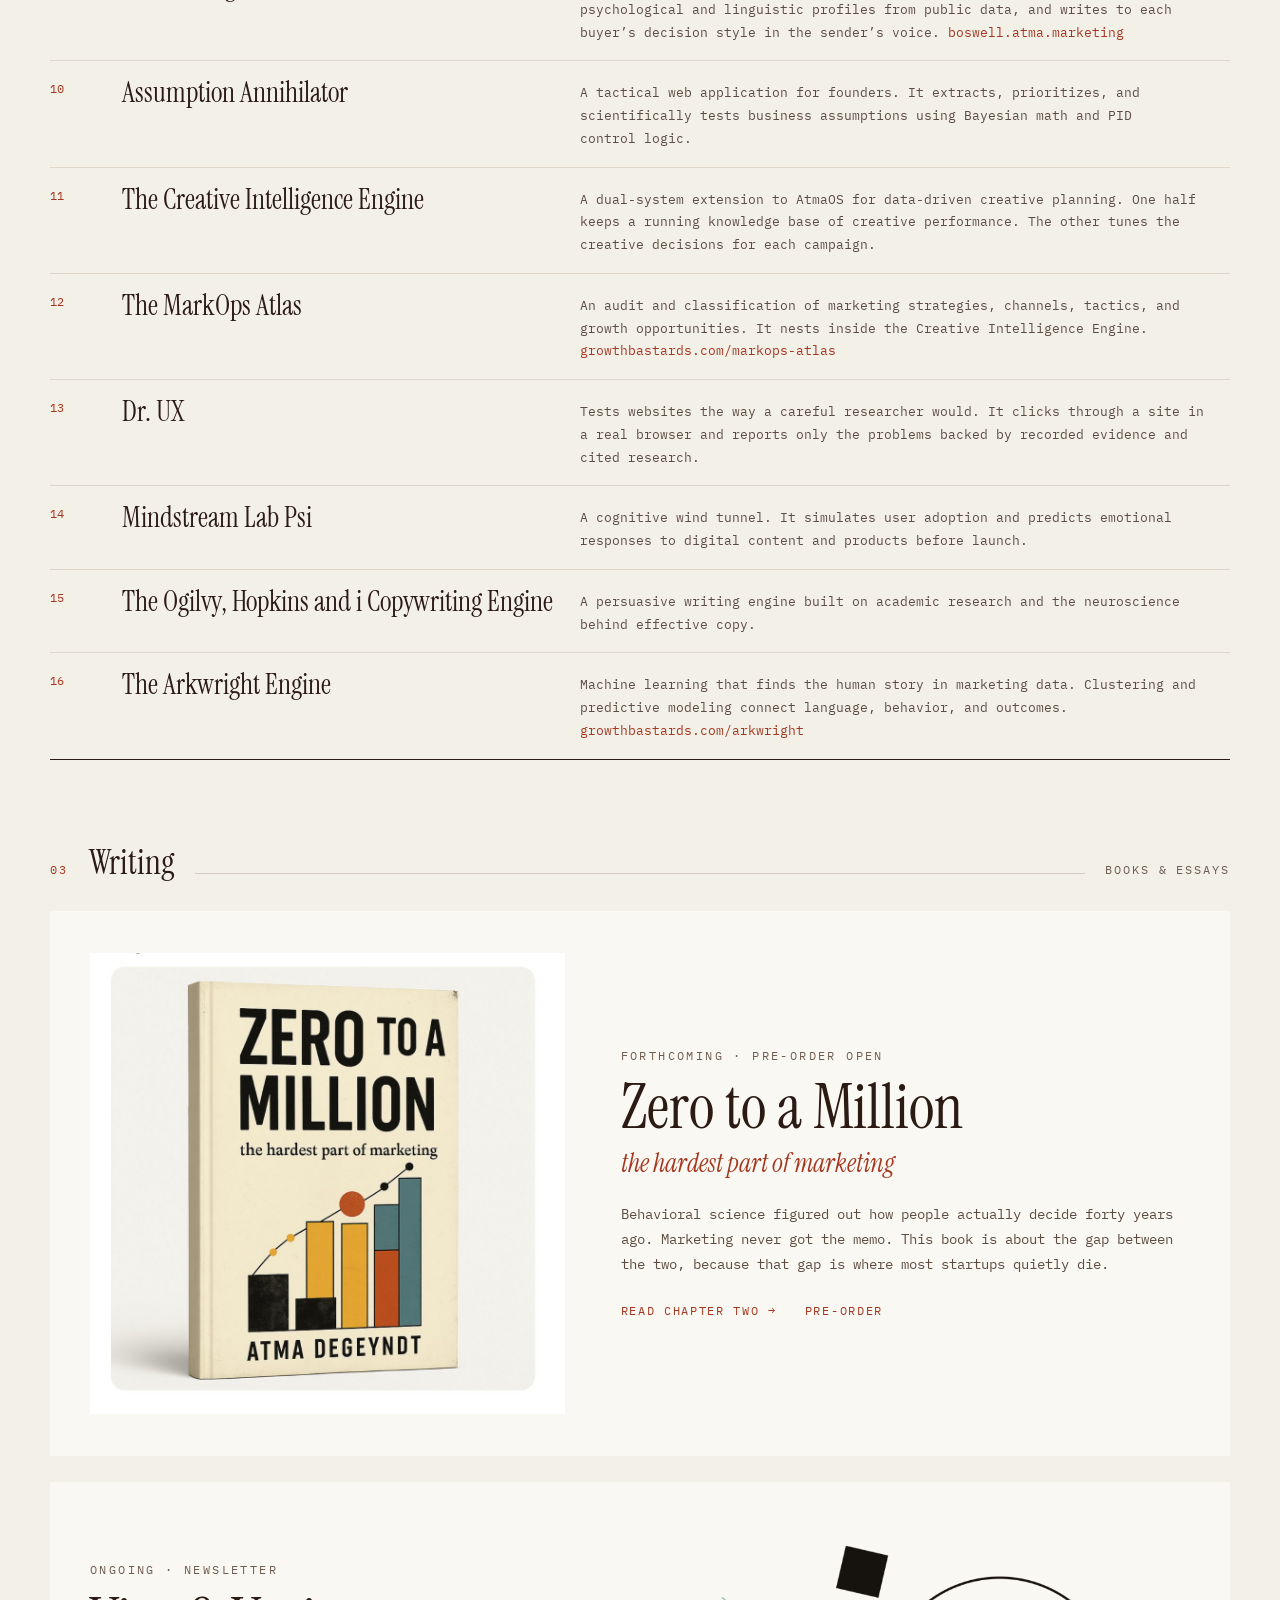
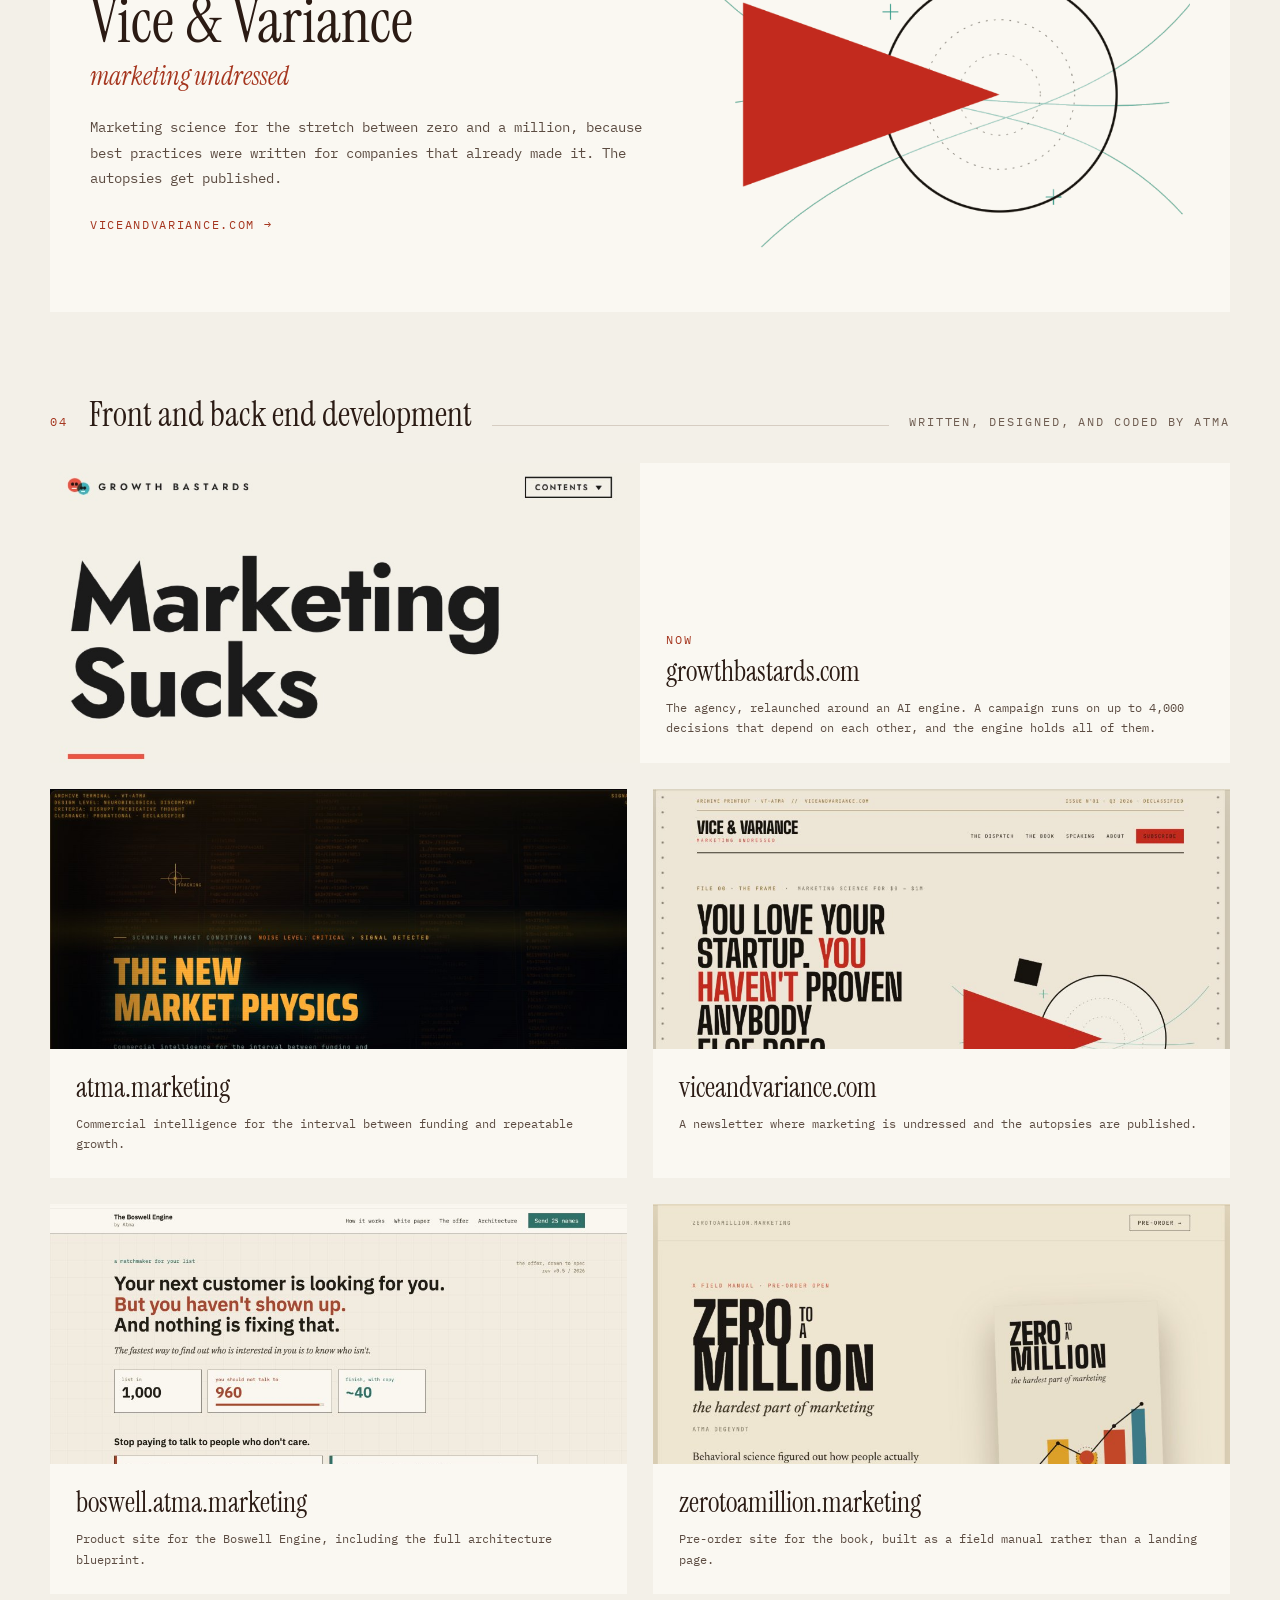
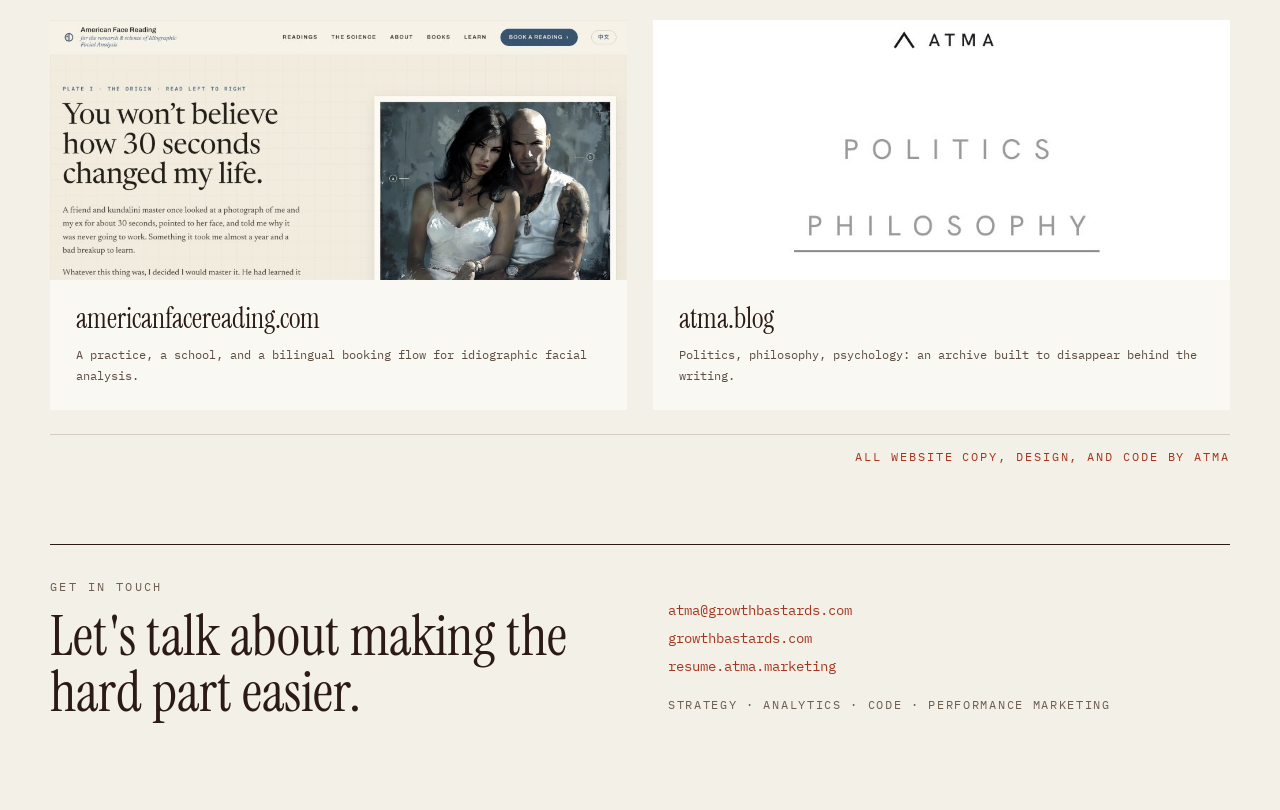
==== commit 6ba63b5a: "updated with new style guide." ====
--- a/index.html
+++ b/index.html
@@ -4,17 +4,17 @@
 <meta charset="utf-8">
 <meta name="viewport" content="width=device-width, initial-scale=1">
 <title>Atma Degeyndt · Creative Strategy, Direct Response, Statistics</title>
-<meta name="description" content="Selected work: a DTC launch taken to $1.8M in sixteen months, a performance agency managing $5.5M in ad spend, 130+ startups advised, ten AI systems built solo, and the sites behind them.">
+<meta name="description" content="Selected work: a DTC launch taken to $1.8M in sixteen months, a performance agency managing $5.5M in ad spend, 130+ startups advised, sixteen AI systems built solo, and the sites behind them.">
 <link rel="canonical" href="https://portfolio.atma.marketing/">
 <meta name="robots" content="index, follow, max-image-preview:large, max-snippet:-1">
 <meta name="author" content="Atma Degeyndt">
-<meta name="theme-color" content="#efeae2">
+<meta name="theme-color" content="#f3f0e8">
 <meta property="og:type" content="website">
 <meta property="og:site_name" content="Atma Degeyndt · Portfolio">
 <meta property="og:locale" content="en_US">
 <meta property="og:url" content="https://portfolio.atma.marketing/">
 <meta property="og:title" content="Atma Degeyndt · Selected work, 2011–2026">
-<meta property="og:description" content="Selected work: a DTC launch taken to $1.8M in sixteen months, a performance agency managing $5.5M in ad spend, 130+ startups advised, ten AI systems built solo, and the sites behind them.">
+<meta property="og:description" content="Selected work: a DTC launch taken to $1.8M in sixteen months, a performance agency managing $5.5M in ad spend, 130+ startups advised, sixteen AI systems built solo, and the sites behind them.">
 <meta property="og:image" content="https://portfolio.atma.marketing/og-image.png">
 <meta property="og:image:type" content="image/png">
 <meta property="og:image:width" content="1200">
@@ -22,7 +22,7 @@
 <meta property="og:image:alt" content="Atma Degeyndt · creative strategy, direct response, applied statistics.">
 <meta name="twitter:card" content="summary_large_image">
 <meta name="twitter:title" content="Atma Degeyndt · Selected work, 2011–2026">
-<meta name="twitter:description" content="Selected work: a DTC launch taken to $1.8M in sixteen months, a performance agency managing $5.5M in ad spend, 130+ startups advised, ten AI systems built solo, and the sites behind them.">
+<meta name="twitter:description" content="Selected work: a DTC launch taken to $1.8M in sixteen months, a performance agency managing $5.5M in ad spend, 130+ startups advised, sixteen AI systems built solo, and the sites behind them.">
 <meta name="twitter:image" content="https://portfolio.atma.marketing/og-image.png">
 <link rel="icon" href="/favicon.svg" type="image/svg+xml">
 <link rel="icon" href="/favicon-32.png" sizes="32x32" type="image/png">
@@ -30,9 +30,9 @@
 <link rel="manifest" href="/site.webmanifest">
 <link rel="preconnect" href="https://fonts.googleapis.com">
 <link rel="preconnect" href="https://fonts.gstatic.com" crossorigin>
-<link href="https://fonts.googleapis.com/css2?family=Instrument+Serif:ital@0;1&family=IBM+Plex+Mono:wght@400;500;600&family=Jost:wght@600&display=swap" rel="stylesheet">
+<link href="https://fonts.googleapis.com/css2?family=Instrument+Serif:ital@0;1&family=IBM+Plex+Mono:wght@400;500;600&family=Jost:wght@600;700&display=swap" rel="stylesheet">
 <style>
-body { margin: 0; background: #efeae2; }
+body { margin: 0; background: #f3f0e8; }
   a { color: #a5361f; text-decoration: none; }
   a:hover { color: #2b1b14; }
 
@@ -80,7 +80,7 @@
   }
   @media print {
     a { color: #2b1b14 !important; }
-    [target="_blank"]::after { content: " (" attr(href) ")"; font-size: 9px; color: #8a7668; }
+    [target="_blank"]::after { content: " (" attr(href) ")"; font-size: 9px; color: #6f5d51; }
   }
 </style>
 <script type="application/ld+json">
@@ -117,14 +117,14 @@
 </script>
 </head>
 <body>
-<div style="background:#efeae2; color:#2b1b14; font-family:'IBM Plex Mono',monospace; padding:0 0 90px;">
+<div style="background:#f3f0e8; color:#2b1b14; font-family:'IBM Plex Mono',monospace; padding:0 0 90px;">
 
   <div style="max-width:1180px; margin:0 auto; padding:0 40px;">
 
     <div style="padding:56px 0 0;">
-      <div style="display:flex; justify-content:space-between; align-items:flex-end; padding-bottom:14px; border-bottom:1px solid #2b1b14; font-size:11px; letter-spacing:.2em; text-transform:uppercase; color:#8a7668;">
+      <div style="display:flex; justify-content:space-between; align-items:flex-end; padding-bottom:14px; border-bottom:1px solid #2b1b14; font-size:12px; letter-spacing:.2em; text-transform:uppercase; color:#6f5d51;">
         <span>portfolio.atma.marketing</span>
-        <span>Selected work · 2011 — 2026</span>
+        <span>Selected work · 2011 to 2026</span>
       </div>
 
       <div style="display:grid; grid-template-columns:1.15fr 1fr; gap:56px; padding:46px 0 40px; align-items:end;">
@@ -143,7 +143,7 @@
         </div>
       </div>
 
-      <div style="display:flex; gap:34px; padding:16px 0; border-top:1px solid #2b1b14; border-bottom:1px solid #2b1b14; font-size:11px; letter-spacing:.2em; text-transform:uppercase;">
+      <div style="display:flex; gap:34px; padding:16px 0; border-top:1px solid #2b1b14; border-bottom:1px solid #2b1b14; font-size:12px; letter-spacing:.2em; text-transform:uppercase;">
         <a href="#work">Client work</a>
         <a href="#systems">Systems</a>
         <a href="#writing">Writing</a>
@@ -153,21 +153,21 @@
 
     <div id="work" style="padding:80px 0 0;">
       <div style="display:flex; align-items:baseline; gap:20px;">
-        <span style="font-size:11px; letter-spacing:.2em; text-transform:uppercase; color:#a5361f;">01</span>
+        <span style="font-size:12px; letter-spacing:.2em; text-transform:uppercase; color:#a5361f;">01</span>
         <span style="font-family:'Instrument Serif',serif; font-size:34px;">Client work</span>
         <span style="flex:1; height:1px; background:#d6cdc2;"></span>
-        <span style="font-size:11px; letter-spacing:.16em; text-transform:uppercase; color:#8a7668;">Three case studies</span>
-      </div>
-
-      <div style="background:#f7f4ef; margin-top:26px; padding:0 0 34px;">
+        <span style="font-size:12px; letter-spacing:.16em; text-transform:uppercase; color:#6f5d51;">Three case studies</span>
+      </div>
+
+      <div style="background:#faf8f2; margin-top:26px; padding:0 0 34px;">
         <div style="display:grid; grid-template-columns:1.05fr 1fr; gap:0; align-items:stretch;">
           <div style="padding:38px 40px 30px;">
-            <div style="font-size:11px; letter-spacing:.2em; text-transform:uppercase; color:#8a7668;">Performance agency · 2022 — 2026</div>
+            <div style="font-size:12px; letter-spacing:.2em; text-transform:uppercase; color:#6f5d51;">Performance agency · 2022 to 2026</div>
             <span style="display:inline-flex; align-items:center; gap:15px; margin-top:20px; color:#1B1B1B;"><span style="position:relative; width:47px; height:37px; flex:none; isolation:isolate; display:block;"><span style="position:absolute; left:0; top:0; width:28.7px; height:28.7px; border-radius:50%; background:#EB5443;"></span><span style="position:absolute; left:19.3px; top:9.4px; width:24.3px; height:24.3px; border-radius:50%; background:#3FB3BB; mix-blend-mode:multiply;"></span><span style="position:absolute; left:6.2px; top:9.4px; width:6.9px; height:6.9px; border-radius:50%; background:#1B1B1B;"></span><span style="position:absolute; left:14.4px; top:9.4px; width:6.9px; height:6.9px; border-radius:50%; background:#1B1B1B;"></span><span style="position:absolute; left:24.9px; top:17.5px; width:5.6px; height:5.6px; border-radius:50%; background:#1B1B1B;"></span><span style="position:absolute; left:31.8px; top:17.5px; width:5.6px; height:5.6px; border-radius:50%; background:#1B1B1B;"></span><span style="position:absolute; left:8.1px; top:19.3px; width:10.6px; height:2.5px; background:#F3F0E8;"></span><span style="position:absolute; left:27.5px; top:26.2px; width:8.1px; height:2.2px; background:#F3F0E8;"></span></span><span style="font-family:'Jost',sans-serif; font-weight:600; font-size:19px; line-height:1; letter-spacing:.42em; white-space:nowrap;">GROWTH BASTARDS</span></span>
-            <div style="font-family:'Instrument Serif',serif; font-size:40px; line-height:1.06; margin-top:22px; text-wrap:pretty;">What if you could hire 14 marketing specialists for the price of one head of marketing?</div>
-            <div style="font-size:13px; line-height:1.8; color:#5c4c42; margin-top:22px; max-width:480px; text-wrap:pretty;">Atma runs a first of its kind, fully automated robotic marketing agency. Growth Bastards is built on his own model-independent, agentic, cognitive operating system.</div>
-            <div style="font-size:13px; line-height:1.8; color:#5c4c42; margin-top:14px; max-width:480px; text-wrap:pretty;">The full-time (24-7) 14-person team covers deep strategy driven by big data and behavioral psychology. The team also handles statistical modeling, content creation, full lifecycle marketing and a healthy disregard for conventional wisdom. Growth Bastards is the product when gonzo marketing, machine learning, and bourbon, combined with a drive for revenue growth.</div>
-            <div style="font-size:13px; line-height:1.8; color:#2b1b14; margin-top:14px; max-width:480px; text-wrap:pretty;">And now you can hire a marketing expert and get the full 14-person team for the price of one stand-up marketing guy who knows how to code.</div>
+            <div style="font-family:'Jost',sans-serif; font-weight:700; letter-spacing:-.03em; color:#1B1B1B; font-size:40px; line-height:1.06; margin-top:22px; text-wrap:pretty;">What if you could hire fifteen marketing specialists for the price of one head of marketing?</div>
+            <div style="font-size:13px; line-height:1.8; color:#5c4c42; margin-top:22px; max-width:480px; text-wrap:pretty;">I run a first of its kind, fully automated robotic marketing agency. Growth Bastards is built on my own model-independent, agentic, cognitive operating system.</div>
+            <div style="font-size:13px; line-height:1.8; color:#5c4c42; margin-top:14px; max-width:480px; text-wrap:pretty;">The full-time (24-7) fifteen-person team covers deep strategy driven by big data and behavioral psychology. The team also handles statistical modeling, content creation, full lifecycle marketing and a healthy disregard for conventional wisdom. Growth Bastards is the product when gonzo marketing, machine learning, and bourbon, combined with a drive for revenue growth.</div>
+            <div style="font-size:13px; line-height:1.8; color:#2b1b14; margin-top:14px; max-width:480px; text-wrap:pretty;">And now you can hire a marketing expert and get the full fifteen-person team for the price of one stand-up marketing guy who knows how to code.</div>
           </div>
           <div style="display:flex; flex-direction:column; padding:3px 3px 0 0;">
             <div class="teamgrid" style="display:grid; grid-template-columns:repeat(4,1fr); grid-auto-rows:1fr; gap:3px; flex:1; min-height:480px;">
@@ -186,47 +186,47 @@
               <div style="position:relative; overflow:hidden; background:#EB5443; min-height:0;"><img loading="lazy" decoding="async" src="img/team/imani-brooks.webp" alt="Imani Brooks, AI Bayesian Analytics Lead" style="position:absolute; left:0; top:0; width:100%; height:100%; object-fit:cover; object-position:50% 12%; filter:saturate(.65) contrast(1.04); display:block;"></div>
               <div style="position:relative; overflow:hidden; background:#3FB3BB; min-height:0;"><img loading="lazy" decoding="async" src="img/team/leandro-costa.webp" alt="Leandro Costa, AI SEO and Organic Growth Lead" style="position:absolute; left:0; top:0; width:100%; height:100%; object-fit:cover; object-position:50% 12%; filter:saturate(.65) contrast(1.04); display:block;"></div>
               <div style="position:relative; overflow:hidden; background:#F0B323; min-height:0;"><img loading="lazy" decoding="async" src="img/team/rowan-ellis.webp" alt="Rowan Ellis, AI Quality and Accessibility Lead" style="position:absolute; left:0; top:0; width:100%; height:100%; object-fit:cover; object-position:50% 12%; filter:saturate(.65) contrast(1.04); display:block;"></div>
-              <div class="tq" style="position:relative; overflow:hidden; background:#1B1B1B; color:#F3F0E8; min-height:0; display:flex; align-items:center; justify-content:center; padding:8%; box-sizing:border-box; container-type:inline-size;"><div style="font-family:'Instrument Serif',serif; font-size:17cqw; line-height:1.05; text-align:center; text-wrap:balance;">Not agents.<br><span style="font-style:italic; color:#F0B323;">Something better.</span></div></div>
+              <div class="tq" style="position:relative; overflow:hidden; background:#1B1B1B; color:#F3F0E8; min-height:0; display:flex; align-items:center; justify-content:center; padding:8%; box-sizing:border-box; container-type:inline-size;"><div style="font-family:'Jost',sans-serif; font-weight:600; letter-spacing:-.01em; font-size:14cqw; line-height:1.08; text-align:center; text-wrap:balance;">Not agents.<br><span style="color:#F0B323;">Something better.</span></div></div>
             </div>
           </div>
         </div>
 
         <div style="padding:30px 40px 0;">
           <div style="display:grid; grid-template-columns:0.72fr 1.05fr 1fr 1fr 0.95fr; gap:1px; background:#ded5c9;">
-            <div style="background:#f7f4ef; padding:16px 0;">
-              <div style="font-size:10px; letter-spacing:.18em; text-transform:uppercase; color:#8a7668;">Clients</div>
+            <div style="background:#faf8f2; padding:16px 0;">
+              <div style="font-size:12px; letter-spacing:.18em; text-transform:uppercase; color:#6f5d51;">Clients</div>
               <div style="font-family:'Instrument Serif',serif; font-size:36px; line-height:1.1;">12</div>
             </div>
-            <div style="background:#f7f4ef; padding:16px 0 16px 18px;">
-              <div style="font-size:10px; letter-spacing:.18em; text-transform:uppercase; color:#8a7668;">Ad spend managed</div>
+            <div style="background:#faf8f2; padding:16px 0 16px 18px;">
+              <div style="font-size:12px; letter-spacing:.18em; text-transform:uppercase; color:#6f5d51;">Ad spend managed</div>
               <div style="font-family:'Instrument Serif',serif; font-size:36px; line-height:1.1;">$5.5M</div>
             </div>
-            <div style="background:#f7f4ef; padding:16px 0 16px 18px;">
-              <div style="font-size:10px; letter-spacing:.18em; text-transform:uppercase; color:#8a7668;">Avg. DTC ROAS</div>
-              <div style="font-family:'Instrument Serif',serif; font-size:36px; line-height:1.1; color:#a5361f;">3.45<span style="font-size:22px; color:#8a7668;">:1</span></div>
-            </div>
-            <div style="background:#f7f4ef; padding:16px 0 16px 18px;">
-              <div style="font-size:10px; letter-spacing:.18em; text-transform:uppercase; color:#8a7668;">Avg. B2B ROAS</div>
-              <div style="font-family:'Instrument Serif',serif; font-size:36px; line-height:1.1;">2.68<span style="font-size:22px; color:#8a7668;">:1</span></div>
-            </div>
-            <div style="background:#f7f4ef; padding:16px 0 16px 18px;">
-              <div style="font-size:10px; letter-spacing:.18em; text-transform:uppercase; color:#8a7668;">Team I led</div>
+            <div style="background:#faf8f2; padding:16px 0 16px 18px;">
+              <div style="font-size:12px; letter-spacing:.18em; text-transform:uppercase; color:#6f5d51;">Avg. DTC ROAS</div>
+              <div style="font-family:'Instrument Serif',serif; font-size:36px; line-height:1.1; color:#a5361f;">3.45<span style="font-size:22px; color:#6f5d51;">:1</span></div>
+            </div>
+            <div style="background:#faf8f2; padding:16px 0 16px 18px;">
+              <div style="font-size:12px; letter-spacing:.18em; text-transform:uppercase; color:#6f5d51;">Avg. B2B ROAS</div>
+              <div style="font-family:'Instrument Serif',serif; font-size:36px; line-height:1.1;">2.68<span style="font-size:22px; color:#6f5d51;">:1</span></div>
+            </div>
+            <div style="background:#faf8f2; padding:16px 0 16px 18px;">
+              <div style="font-size:12px; letter-spacing:.18em; text-transform:uppercase; color:#6f5d51;">Team I led</div>
               <div style="font-family:'Instrument Serif',serif; font-size:36px; line-height:1.1;">12</div>
             </div>
           </div>
           <div style="display:flex; justify-content:flex-end; padding-top:12px;">
-            <div style="font-size:10px; letter-spacing:.16em; text-transform:uppercase; color:#8a7668;">Proprietary statistical &amp; machine-learning analytics on every account</div>
-          </div>
-        </div>
-      </div>
-
-      <div style="background:#f7f4ef; margin-top:26px; padding:0 0 34px;">
+            <div style="font-size:12px; letter-spacing:.16em; text-transform:uppercase; color:#6f5d51;">Proprietary statistical &amp; machine-learning analytics on every account</div>
+          </div>
+        </div>
+      </div>
+
+      <div style="background:#faf8f2; margin-top:26px; padding:0 0 34px;">
         <div style="display:grid; grid-template-columns:1.05fr 1fr; gap:0;">
           <div style="padding:38px 40px 30px;">
-            <div style="font-size:11px; letter-spacing:.2em; text-transform:uppercase; color:#8a7668;">DTC confectionery · 2020 — 2022</div>
+            <div style="font-size:12px; letter-spacing:.2em; text-transform:uppercase; color:#6f5d51;">DTC confectionery · 2020 to 2022</div>
             <div style="font-family:'Instrument Serif',serif; font-size:20px; letter-spacing:.3em; text-transform:uppercase; color:#a5361f; margin-top:22px;">Michelle's Maccs</div>
             <div style="font-family:'Instrument Serif',serif; font-size:62px; line-height:.98; margin-top:12px; text-wrap:pretty;">Launch to <span style="font-style:italic;">$1.8M</span><br>in sixteen months.</div>
-            <div style="font-size:13px; line-height:1.8; color:#5c4c42; margin-top:22px; max-width:460px; text-wrap:pretty;">Creative experiments paired with high-quality photography to find a scalable audience, then ongoing statistical analysis to hold that scale as spend grew. Customer engagement was earned, not bought — including an HTML5 game delivered as three levels across three emails, which paid for itself.</div>
+            <div style="font-size:13px; line-height:1.8; color:#5c4c42; margin-top:22px; max-width:460px; text-wrap:pretty;">Creative experiments paired with high-quality photography to find a scalable audience, then ongoing statistical analysis to hold that scale as spend grew. Customer engagement was earned, not bought, including an HTML5 game delivered as three levels across three emails, which paid for itself.</div>
           </div>
           <div style="display:grid; grid-template-columns:1fr 1fr; grid-template-rows:1fr 1fr; gap:3px; padding:3px 3px 0 0;">
             <img loading="lazy" decoding="async" src="img/milk-splash.jpg" alt="" style="width:100%; height:100%; min-height:0; object-fit:cover; display:block;">
@@ -238,20 +238,20 @@
 
         <div style="padding:30px 40px 0;">
           <div style="display:grid; grid-template-columns:repeat(4,1fr); gap:1px; background:#ded5c9;">
-            <div style="background:#f7f4ef; padding:16px 0;">
-              <div style="font-size:10px; letter-spacing:.18em; text-transform:uppercase; color:#8a7668;">Revenue</div>
+            <div style="background:#faf8f2; padding:16px 0;">
+              <div style="font-size:12px; letter-spacing:.18em; text-transform:uppercase; color:#6f5d51;">Revenue</div>
               <div style="font-family:'Instrument Serif',serif; font-size:36px; line-height:1.1;">$1.8M</div>
             </div>
-            <div style="background:#f7f4ef; padding:16px 0 16px 18px;">
-              <div style="font-size:10px; letter-spacing:.18em; text-transform:uppercase; color:#8a7668;">LTV</div>
+            <div style="background:#faf8f2; padding:16px 0 16px 18px;">
+              <div style="font-size:12px; letter-spacing:.18em; text-transform:uppercase; color:#6f5d51;">LTV</div>
               <div style="font-family:'Instrument Serif',serif; font-size:36px; line-height:1.1;">$209.50</div>
             </div>
-            <div style="background:#f7f4ef; padding:16px 0 16px 18px;">
-              <div style="font-size:10px; letter-spacing:.18em; text-transform:uppercase; color:#8a7668;">AOV</div>
+            <div style="background:#faf8f2; padding:16px 0 16px 18px;">
+              <div style="font-size:12px; letter-spacing:.18em; text-transform:uppercase; color:#6f5d51;">AOV</div>
               <div style="font-family:'Instrument Serif',serif; font-size:36px; line-height:1.1;">$43.41</div>
             </div>
-            <div style="background:#f7f4ef; padding:16px 0 16px 18px;">
-              <div style="font-size:10px; letter-spacing:.18em; text-transform:uppercase; color:#8a7668;">CAC</div>
+            <div style="background:#faf8f2; padding:16px 0 16px 18px;">
+              <div style="font-size:12px; letter-spacing:.18em; text-transform:uppercase; color:#6f5d51;">CAC</div>
               <div style="font-family:'Instrument Serif',serif; font-size:36px; line-height:1.1; color:#a5361f;">$21.42</div>
             </div>
           </div>
@@ -260,8 +260,8 @@
         <div style="display:grid; grid-template-columns:1.5fr 1fr 1fr; gap:34px; padding:32px 40px 0;">
           <div>
             <div style="display:flex; justify-content:space-between; align-items:baseline; border-bottom:1px solid #2b1b14; padding-bottom:7px;">
-              <span style="font-size:10px; letter-spacing:.18em; text-transform:uppercase;">Monthly revenue</span>
-              <span style="font-size:10px; letter-spacing:.18em; text-transform:uppercase; color:#8a7668;">16 months</span>
+              <span style="font-size:12px; letter-spacing:.18em; text-transform:uppercase;">Monthly revenue</span>
+              <span style="font-size:12px; letter-spacing:.18em; text-transform:uppercase; color:#6f5d51;">16 months</span>
             </div>
             <svg viewBox="0 0 520 130" preserveAspectRatio="none" style="width:100%; height:120px; display:block; margin-top:12px;">
               <path d="M0,118.6 34.7,117.9 69.3,117.3 104,115.9 138.7,104.9 173.3,89.1 208,75.3 242.7,80.1 277.3,12 312,12 346.7,46.4 381.3,42.3 416,87 450.7,51.3 485.3,36.1 520,12 L520,120 L0,120 Z" fill="#e4b8ac" opacity=".55"></path>
@@ -270,7 +270,7 @@
             </svg>
           </div>
           <div>
-            <div style="font-size:10px; letter-spacing:.18em; text-transform:uppercase; border-bottom:1px solid #2b1b14; padding-bottom:7px;">Ad saturation vs. ROAS</div>
+            <div style="font-size:12px; letter-spacing:.18em; text-transform:uppercase; border-bottom:1px solid #2b1b14; padding-bottom:7px;">Ad saturation vs. ROAS</div>
             <svg viewBox="0 0 260 130" style="width:100%; height:120px; display:block; margin-top:12px;">
               <rect x="10" y="6" width="35" height="106" fill="#e4b8ac" opacity=".5"></rect>
               <line x1="0" y1="86" x2="260" y2="86" stroke="#a5361f" stroke-width="1" stroke-dasharray="4 3"></line>
@@ -288,22 +288,22 @@
             </svg>
           </div>
           <div>
-            <div style="font-size:10px; letter-spacing:.18em; text-transform:uppercase; border-bottom:1px solid #2b1b14; padding-bottom:7px;">Three-email HTML5 game</div>
+            <div style="font-size:12px; letter-spacing:.18em; text-transform:uppercase; border-bottom:1px solid #2b1b14; padding-bottom:7px;">Three-email HTML5 game</div>
             <img loading="lazy" decoding="async" src="img/game.gif" alt="" style="width:100%; height:120px; object-fit:cover; display:block; margin-top:12px;">
           </div>
         </div>
       </div>
 
-      <div style="background:#f7f4ef; margin-top:26px; padding:0 0 34px;">
+      <div style="background:#faf8f2; margin-top:26px; padding:0 0 34px;">
         <div style="display:grid; grid-template-columns:1.05fr 1fr; gap:56px; padding:38px 40px 0;">
           <div>
-            <div style="font-size:11px; letter-spacing:.2em; text-transform:uppercase; color:#8a7668;">Startup advisory · 2011 — 2017</div>
+            <div style="font-size:12px; letter-spacing:.2em; text-transform:uppercase; color:#6f5d51;">Startup advisory · 2011 to 2017</div>
             <img loading="lazy" decoding="async" src="img/se-logo-clean.png" alt="Startup Ecology" style="width:210px; height:auto; display:block; margin-top:22px;">
-            <div style="font-size:11px; letter-spacing:.18em; text-transform:uppercase; color:#a5361f; margin-top:14px;">Product Marketing Specialist</div>
+            <div style="font-size:12px; letter-spacing:.18em; text-transform:uppercase; color:#a5361f; margin-top:14px;">Product Marketing Specialist</div>
             <div style="font-family:'Instrument Serif',serif; font-size:62px; line-height:.98; margin-top:12px; text-wrap:pretty;">130+ startups, advised from <span style="font-style:italic;">idea to launch.</span></div>
-            <div style="font-size:13px; line-height:1.8; color:#5c4c42; margin-top:22px; max-width:460px; text-wrap:pretty;">Product-market fit, customer acquisition, and growth — taught inside the accelerator programs at Wix and WeWork.</div>
+            <div style="font-size:13px; line-height:1.8; color:#5c4c42; margin-top:22px; max-width:460px; text-wrap:pretty;">Product-market fit, customer acquisition, and growth, taught inside the accelerator programs at Wix and WeWork.</div>
             <div style="border-top:1px solid #ded5c9; margin-top:26px; padding-top:18px; display:flex; flex-direction:column; gap:14px;">
-              <div style="font-size:9px; letter-spacing:.2em; text-transform:uppercase; color:#8a7668;">Accelerator programs</div>
+              <div style="font-size:12px; letter-spacing:.2em; text-transform:uppercase; color:#6f5d51;">Accelerator programs</div>
               <div style="display:flex; align-items:center; gap:30px;">
                 <img loading="lazy" decoding="async" src="img/wix-clean.png" alt="Wix" style="height:28px; width:auto; display:block;">
                 <img loading="lazy" decoding="async" src="img/wework-clean.png" alt="WeWork" style="height:24px; width:auto; display:block;">
@@ -312,26 +312,26 @@
           </div>
           <div style="display:flex; flex-direction:column; gap:10px; align-items:flex-start;">
             <img loading="lazy" decoding="async" src="img/book-cover-full.jpg" alt="Startup Genius" style="width:280px; height:420px; display:block;">
-            <div style="font-size:11px; color:#8a7668; line-height:1.6;">Startup Genius — written and published during the same years</div>
+            <div style="font-size:12px; color:#6f5d51; line-height:1.6;">Startup Genius, written and published during the same years</div>
           </div>
         </div>
 
         <div style="padding:34px 40px 0;">
           <div style="display:grid; grid-template-columns:repeat(4,1fr); gap:1px; background:#ded5c9;">
-            <div style="background:#f7f4ef; padding:16px 0;">
-              <div style="font-size:10px; letter-spacing:.18em; text-transform:uppercase; color:#8a7668;">Advised</div>
+            <div style="background:#faf8f2; padding:16px 0;">
+              <div style="font-size:12px; letter-spacing:.18em; text-transform:uppercase; color:#6f5d51;">Advised</div>
               <div style="font-family:'Instrument Serif',serif; font-size:36px; line-height:1.1;">130+</div>
             </div>
-            <div style="background:#f7f4ef; padding:16px 0 16px 18px;">
-              <div style="font-size:10px; letter-spacing:.18em; text-transform:uppercase; color:#8a7668;">Funded</div>
+            <div style="background:#faf8f2; padding:16px 0 16px 18px;">
+              <div style="font-size:12px; letter-spacing:.18em; text-transform:uppercase; color:#6f5d51;">Funded</div>
               <div style="font-family:'Instrument Serif',serif; font-size:36px; line-height:1.1;">3</div>
             </div>
-            <div style="background:#f7f4ef; padding:16px 0 16px 18px;">
-              <div style="font-size:10px; letter-spacing:.18em; text-transform:uppercase; color:#8a7668;">Raised</div>
+            <div style="background:#faf8f2; padding:16px 0 16px 18px;">
+              <div style="font-size:12px; letter-spacing:.18em; text-transform:uppercase; color:#6f5d51;">Raised</div>
               <div style="font-family:'Instrument Serif',serif; font-size:36px; line-height:1.1; color:#a5361f;">$2.5M</div>
             </div>
-            <div style="background:#f7f4ef; padding:16px 0 16px 18px;">
-              <div style="font-size:10px; letter-spacing:.18em; text-transform:uppercase; color:#8a7668;">Launches</div>
+            <div style="background:#faf8f2; padding:16px 0 16px 18px;">
+              <div style="font-size:12px; letter-spacing:.18em; text-transform:uppercase; color:#6f5d51;">Launches</div>
               <div style="font-family:'Instrument Serif',serif; font-size:36px; line-height:1.1;">11</div>
             </div>
           </div>
@@ -341,33 +341,33 @@
 
     <div id="systems" style="padding:80px 0 0;">
       <div style="display:flex; align-items:baseline; gap:20px;">
-        <span style="font-size:11px; letter-spacing:.2em; text-transform:uppercase; color:#a5361f;">02</span>
+        <span style="font-size:12px; letter-spacing:.2em; text-transform:uppercase; color:#a5361f;">02</span>
         <span style="font-family:'Instrument Serif',serif; font-size:34px;">Systems &amp; inventions</span>
         <span style="flex:1; height:1px; background:#d6cdc2;"></span>
-        <span style="font-size:11px; letter-spacing:.16em; text-transform:uppercase; color:#8a7668;">Ten, built solo</span>
+        <span style="font-size:12px; letter-spacing:.16em; text-transform:uppercase; color:#6f5d51;">Sixteen, built solo</span>
       </div>
 
       <div style="display:grid; grid-template-columns:repeat(4,1fr); gap:1px; background:#d6cdc2; margin-top:26px;">
-        <div style="background:#efeae2; padding:18px 0;">
-          <div style="font-size:10px; letter-spacing:.18em; text-transform:uppercase; color:#8a7668;">Systems</div>
-          <div style="font-family:'Instrument Serif',serif; font-size:38px; line-height:1.1;">10</div>
-        </div>
-        <div style="background:#efeae2; padding:18px 0 18px 20px;">
-          <div style="font-size:10px; letter-spacing:.18em; text-transform:uppercase; color:#8a7668;">Lines of code</div>
-          <div style="font-family:'Instrument Serif',serif; font-size:38px; line-height:1.1;">1,210,450</div>
-        </div>
-        <div style="background:#efeae2; padding:18px 0 18px 20px;">
-          <div style="font-size:10px; letter-spacing:.18em; text-transform:uppercase; color:#8a7668;">Commits</div>
-          <div style="font-family:'Instrument Serif',serif; font-size:38px; line-height:1.1;">4,595</div>
-        </div>
-        <div style="background:#efeae2; padding:18px 0 18px 20px;">
-          <div style="font-size:10px; letter-spacing:.18em; text-transform:uppercase; color:#8a7668;">Engineers hired</div>
+        <div style="background:#f3f0e8; padding:18px 0;">
+          <div style="font-size:12px; letter-spacing:.18em; text-transform:uppercase; color:#6f5d51;">Systems</div>
+          <div style="font-family:'Instrument Serif',serif; font-size:38px; line-height:1.1;">16</div>
+        </div>
+        <div style="background:#f3f0e8; padding:18px 0 18px 20px;">
+          <div style="font-size:12px; letter-spacing:.18em; text-transform:uppercase; color:#6f5d51;">Lines of code</div>
+          <div style="font-family:'Instrument Serif',serif; font-size:38px; line-height:1.1;">2,365,800</div>
+        </div>
+        <div style="background:#f3f0e8; padding:18px 0 18px 20px;">
+          <div style="font-size:12px; letter-spacing:.18em; text-transform:uppercase; color:#6f5d51;">Commits</div>
+          <div style="font-family:'Instrument Serif',serif; font-size:38px; line-height:1.1;">7,225</div>
+        </div>
+        <div style="background:#f3f0e8; padding:18px 0 18px 20px;">
+          <div style="font-size:12px; letter-spacing:.18em; text-transform:uppercase; color:#6f5d51;">Engineers hired</div>
           <div style="font-family:'Instrument Serif',serif; font-size:38px; line-height:1.1; color:#a5361f;">0</div>
         </div>
       </div>
 
       <div style="display:grid; grid-template-columns:1fr 1fr; gap:3px; margin-top:26px;">
-        <img loading="lazy" decoding="async" src="img/compliance.jpg" alt="Dual-Engine Compliance Engine" data-peek="1" data-label="Dual-Engine Compliance Engine" data-index="04" style="width:100%; height:230px; object-fit:cover; object-position:50% 18%; display:block;">
+        <img loading="lazy" decoding="async" src="img/compliance.jpg" alt="Regulatory Compliance Engine" data-peek="1" data-label="Regulatory Compliance Engine" data-index="04" style="width:100%; height:230px; object-fit:cover; object-position:50% 18%; display:block;">
         <img loading="lazy" decoding="async" src="img/atma.jpg" alt="Atma Council" data-peek="1" data-label="Atma Council" data-index="07" style="width:100%; height:230px; object-fit:cover; object-position:50% 34%; display:block;">
         <img loading="lazy" decoding="async" src="img/boswell-architecture.jpg" alt="Boswell Engine architecture" data-peek="1" data-label="Boswell Engine, thirteen-stage architecture" data-index="09" style="width:100%; height:230px; object-fit:cover; object-position:50% 0%; display:block;">
         <img loading="lazy" decoding="async" src="img/assumption.jpg" alt="Assumption Annihilator" data-peek="1" data-label="Assumption Annihilator" data-index="10" style="width:100%; height:230px; object-fit:cover; object-position:50% 40%; display:block;">
@@ -375,70 +375,100 @@
 
       <div style="margin-top:34px;">
         <div style="display:grid; grid-template-columns:48px 1fr 1.5fr; gap:24px; padding:16px 0; border-top:1px solid #2b1b14; align-items:start;">
-          <div style="font-size:11px; color:#a5361f; padding-top:4px;">01</div>
+          <div style="font-size:12px; color:#a5361f; padding-top:4px;">01</div>
           <div style="font-family:'Instrument Serif',serif; font-size:28px; line-height:1.15;">AtmaOS</div>
           <div style="font-size:13px; line-height:1.75; color:#5c4c42; padding-top:5px; text-wrap:pretty;">My model-independent, agentic cognitive operating system that maintains persistent knowledge, identity, memory, governance, and institutional experience across specialized AI systems.</div>
         </div>
         <div style="display:grid; grid-template-columns:48px 1fr 1.5fr; gap:24px; padding:16px 0; border-top:1px solid #ded5c9; align-items:start;">
-          <div style="font-size:11px; color:#a5361f; padding-top:4px;">02</div>
-          <div style="font-family:'Instrument Serif',serif; font-size:28px; line-height:1.15;">Ernest-Faulkner Engine</div>
+          <div style="font-size:12px; color:#a5361f; padding-top:4px;">02</div>
+          <div style="font-family:'Instrument Serif',serif; font-size:28px; line-height:1.15;">Ernest-Faulkner</div>
           <div style="font-size:13px; line-height:1.75; color:#5c4c42; padding-top:5px; text-wrap:pretty;">Editorial judgment from a machine with a human editor’s mindset.</div>
         </div>
         <div style="display:grid; grid-template-columns:48px 1fr 1.5fr; gap:24px; padding:16px 0; border-top:1px solid #ded5c9; align-items:start;">
-          <div style="font-size:11px; color:#a5361f; padding-top:4px;">03</div>
-          <div style="font-family:'Instrument Serif',serif; font-size:28px; line-height:1.15;">Bayesian Statistical Platform</div>
-          <div style="font-size:13px; line-height:1.75; color:#5c4c42; padding-top:5px; text-wrap:pretty;">Real-time ad management analysis — spend decisions made on posterior probability rather than last-click folklore.</div>
-        </div>
-        <div style="display:grid; grid-template-columns:48px 1fr 1.5fr; gap:24px; padding:16px 0; border-top:1px solid #ded5c9; align-items:start;">
-          <div style="font-size:11px; color:#a5361f; padding-top:4px;">04</div>
-          <div style="font-family:'Instrument Serif',serif; font-size:28px; line-height:1.15;">Dual-Engine Compliance Engine</div>
-          <div style="font-size:13px; line-height:1.75; color:#5c4c42; padding-top:5px; text-wrap:pretty;">A 43,000-line platform running dual-pass regulatory review of financial marketing copy — legal reasoning paired with cryptographic verification, cutting review cost and turnaround time.</div>
-        </div>
-        <div style="display:grid; grid-template-columns:48px 1fr 1.5fr; gap:24px; padding:16px 0; border-top:1px solid #ded5c9; align-items:start;">
-          <div style="font-size:11px; color:#a5361f; padding-top:4px;">05</div>
+          <div style="font-size:12px; color:#a5361f; padding-top:4px;">03</div>
+          <div style="font-family:'Instrument Serif',serif; font-size:28px; line-height:1.15;">Bayesian Analytical Engine</div>
+          <div style="font-size:13px; line-height:1.75; color:#5c4c42; padding-top:5px; text-wrap:pretty;">Real-time ad management analysis: spend decisions made on posterior probability rather than last-click folklore.</div>
+        </div>
+        <div style="display:grid; grid-template-columns:48px 1fr 1.5fr; gap:24px; padding:16px 0; border-top:1px solid #ded5c9; align-items:start;">
+          <div style="font-size:12px; color:#a5361f; padding-top:4px;">04</div>
+          <div style="font-family:'Instrument Serif',serif; font-size:28px; line-height:1.15;">Regulatory Compliance Engine</div>
+          <div style="font-size:13px; line-height:1.75; color:#5c4c42; padding-top:5px; text-wrap:pretty;">A 43,000-line platform running dual-pass regulatory review of financial marketing copy: legal reasoning paired with cryptographic verification, cutting review cost and turnaround time.</div>
+        </div>
+        <div style="display:grid; grid-template-columns:48px 1fr 1.5fr; gap:24px; padding:16px 0; border-top:1px solid #ded5c9; align-items:start;">
+          <div style="font-size:12px; color:#a5361f; padding-top:4px;">05</div>
           <div style="font-family:'Instrument Serif',serif; font-size:28px; line-height:1.15;">Edge Hunter</div>
           <div style="font-size:13px; line-height:1.75; color:#5c4c42; padding-top:5px; text-wrap:pretty;">An AI-powered intelligence engine that decodes Polymarket and Kalshi contracts, exposes hidden pricing contradictions, and hunts for profitable opportunities the crowd hasn’t spotted.</div>
         </div>
         <div style="display:grid; grid-template-columns:48px 1fr 1.5fr; gap:24px; padding:16px 0; border-top:1px solid #ded5c9; align-items:start;">
-          <div style="font-size:11px; color:#a5361f; padding-top:4px;">06</div>
+          <div style="font-size:12px; color:#a5361f; padding-top:4px;">06</div>
           <div style="font-family:'Instrument Serif',serif; font-size:28px; line-height:1.15;">JobBot 2.0</div>
           <div style="font-size:13px; line-height:1.75; color:#5c4c42; padding-top:5px; text-wrap:pretty;">Autonomous application system that classifies marketing roles, completes applications through a browser agent, and self-resets after every submission for unattended high-volume runs.</div>
         </div>
         <div style="display:grid; grid-template-columns:48px 1fr 1.5fr; gap:24px; padding:16px 0; border-top:1px solid #ded5c9; align-items:start;">
-          <div style="font-size:11px; color:#a5361f; padding-top:4px;">07</div>
+          <div style="font-size:12px; color:#a5361f; padding-top:4px;">07</div>
           <div style="font-family:'Instrument Serif',serif; font-size:28px; line-height:1.15;">Atma Council</div>
-          <div style="font-size:13px; line-height:1.75; color:#5c4c42; padding-top:5px; text-wrap:pretty;">Multi-agent reasoning framework — five independent models debate a problem blind, then a dialectical synthesis engine resolves the disagreements into conclusions none of them reached alone.</div>
-        </div>
-        <div style="display:grid; grid-template-columns:48px 1fr 1.5fr; gap:24px; padding:16px 0; border-top:1px solid #ded5c9; align-items:start;">
-          <div style="font-size:11px; color:#a5361f; padding-top:4px;">08</div>
+          <div style="font-size:13px; line-height:1.75; color:#5c4c42; padding-top:5px; text-wrap:pretty;">Multi-agent reasoning framework: five independent models debate a problem blind, then a dialectical synthesis engine resolves the disagreements into conclusions none of them reached alone.</div>
+        </div>
+        <div style="display:grid; grid-template-columns:48px 1fr 1.5fr; gap:24px; padding:16px 0; border-top:1px solid #ded5c9; align-items:start;">
+          <div style="font-size:12px; color:#a5361f; padding-top:4px;">08</div>
           <div style="font-family:'Instrument Serif',serif; font-size:28px; line-height:1.15;">Booking.Atma</div>
           <div style="font-size:13px; line-height:1.75; color:#5c4c42; padding-top:5px; text-wrap:pretty;">My own custom scheduling software.</div>
         </div>
         <div style="display:grid; grid-template-columns:48px 1fr 1.5fr; gap:24px; padding:16px 0; border-top:1px solid #ded5c9; align-items:start;">
-          <div style="font-size:11px; color:#a5361f; padding-top:4px;">09</div>
+          <div style="font-size:12px; color:#a5361f; padding-top:4px;">09</div>
           <div style="font-family:'Instrument Serif',serif; font-size:28px; line-height:1.15;">Boswell Engine</div>
-          <div style="font-size:13px; line-height:1.75; color:#5c4c42; padding-top:5px; text-wrap:pretty;">A thirteen-stage reinvention of ABM — filters the list, builds evidence-based psychological and linguistic profiles from public data, and writes to each buyer’s decision style in the sender’s voice. <a href="https://boswell.atma.marketing" target="_blank" rel="noopener">boswell.atma.marketing</a></div>
+          <div style="font-size:13px; line-height:1.75; color:#5c4c42; padding-top:5px; text-wrap:pretty;">A thirteen-stage reinvention of ABM. It filters the list, builds evidence-based psychological and linguistic profiles from public data, and writes to each buyer’s decision style in the sender’s voice. <a href="https://boswell.atma.marketing" target="_blank" rel="noopener">boswell.atma.marketing</a></div>
+        </div>
+        <div style="display:grid; grid-template-columns:48px 1fr 1.5fr; gap:24px; padding:16px 0; border-top:1px solid #ded5c9; align-items:start;">
+          <div style="font-size:12px; color:#a5361f; padding-top:4px;">10</div>
+          <div style="font-family:'Instrument Serif',serif; font-size:28px; line-height:1.15;">Assumption Annihilator</div>
+          <div style="font-size:13px; line-height:1.75; color:#5c4c42; padding-top:5px; text-wrap:pretty;">A tactical web application for founders. It extracts, prioritizes, and scientifically tests business assumptions using Bayesian math and PID control logic.</div>
+        </div>
+        <div style="display:grid; grid-template-columns:48px 1fr 1.5fr; gap:24px; padding:16px 0; border-top:1px solid #ded5c9; align-items:start;">
+          <div style="font-size:12px; color:#a5361f; padding-top:4px;">11</div>
+          <div style="font-family:'Instrument Serif',serif; font-size:28px; line-height:1.15;">The Creative Intelligence Engine</div>
+          <div style="font-size:13px; line-height:1.75; color:#5c4c42; padding-top:5px; text-wrap:pretty;">A dual-system extension to AtmaOS for data-driven creative planning. One half keeps a running knowledge base of creative performance. The other tunes the creative decisions for each campaign.</div>
+        </div>
+        <div style="display:grid; grid-template-columns:48px 1fr 1.5fr; gap:24px; padding:16px 0; border-top:1px solid #ded5c9; align-items:start;">
+          <div style="font-size:12px; color:#a5361f; padding-top:4px;">12</div>
+          <div style="font-family:'Instrument Serif',serif; font-size:28px; line-height:1.15;">The MarkOps Atlas</div>
+          <div style="font-size:13px; line-height:1.75; color:#5c4c42; padding-top:5px; text-wrap:pretty;">An audit and classification of marketing strategies, channels, tactics, and growth opportunities. It nests inside the Creative Intelligence Engine. <a href="https://growthbastards.com/markops-atlas.html" target="_blank" rel="noopener">growthbastards.com/markops-atlas</a></div>
+        </div>
+        <div style="display:grid; grid-template-columns:48px 1fr 1.5fr; gap:24px; padding:16px 0; border-top:1px solid #ded5c9; align-items:start;">
+          <div style="font-size:12px; color:#a5361f; padding-top:4px;">13</div>
+          <div style="font-family:'Instrument Serif',serif; font-size:28px; line-height:1.15;">Dr. UX</div>
+          <div style="font-size:13px; line-height:1.75; color:#5c4c42; padding-top:5px; text-wrap:pretty;">Tests websites the way a careful researcher would. It clicks through a site in a real browser and reports only the problems backed by recorded evidence and cited research.</div>
+        </div>
+        <div style="display:grid; grid-template-columns:48px 1fr 1.5fr; gap:24px; padding:16px 0; border-top:1px solid #ded5c9; align-items:start;">
+          <div style="font-size:12px; color:#a5361f; padding-top:4px;">14</div>
+          <div style="font-family:'Instrument Serif',serif; font-size:28px; line-height:1.15;">Mindstream Lab Psi</div>
+          <div style="font-size:13px; line-height:1.75; color:#5c4c42; padding-top:5px; text-wrap:pretty;">A cognitive wind tunnel. It simulates user adoption and predicts emotional responses to digital content and products before launch.</div>
+        </div>
+        <div style="display:grid; grid-template-columns:48px 1fr 1.5fr; gap:24px; padding:16px 0; border-top:1px solid #ded5c9; align-items:start;">
+          <div style="font-size:12px; color:#a5361f; padding-top:4px;">15</div>
+          <div style="font-family:'Instrument Serif',serif; font-size:28px; line-height:1.15;">The Ogilvy, Hopkins and i Copywriting Engine</div>
+          <div style="font-size:13px; line-height:1.75; color:#5c4c42; padding-top:5px; text-wrap:pretty;">A persuasive writing engine built on academic research and the neuroscience behind effective copy.</div>
         </div>
         <div style="display:grid; grid-template-columns:48px 1fr 1.5fr; gap:24px; padding:16px 0; border-top:1px solid #ded5c9; border-bottom:1px solid #2b1b14; align-items:start;">
-          <div style="font-size:11px; color:#a5361f; padding-top:4px;">10</div>
-          <div style="font-family:'Instrument Serif',serif; font-size:28px; line-height:1.15;">Assumption Annihilator</div>
-          <div style="font-size:13px; line-height:1.75; color:#5c4c42; padding-top:5px; text-wrap:pretty;">A tactical web application for founders — extracts, prioritizes, and scientifically tests business assumptions using Bayesian math and PID control logic.</div>
+          <div style="font-size:12px; color:#a5361f; padding-top:4px;">16</div>
+          <div style="font-family:'Instrument Serif',serif; font-size:28px; line-height:1.15;">The Arkwright Engine</div>
+          <div style="font-size:13px; line-height:1.75; color:#5c4c42; padding-top:5px; text-wrap:pretty;">Machine learning that finds the human story in marketing data. Clustering and predictive modeling connect language, behavior, and outcomes. <a href="https://growthbastards.com/arkwright.html" target="_blank" rel="noopener">growthbastards.com/arkwright</a></div>
         </div>
       </div>
     </div>
 
     <div id="writing" style="padding:80px 0 0;">
       <div style="display:flex; align-items:baseline; gap:20px;">
-        <span style="font-size:11px; letter-spacing:.2em; text-transform:uppercase; color:#a5361f;">03</span>
+        <span style="font-size:12px; letter-spacing:.2em; text-transform:uppercase; color:#a5361f;">03</span>
         <span style="font-family:'Instrument Serif',serif; font-size:34px;">Writing</span>
         <span style="flex:1; height:1px; background:#d6cdc2;"></span>
-        <span style="font-size:11px; letter-spacing:.16em; text-transform:uppercase; color:#8a7668;">Books &amp; essays</span>
-      </div>
-
-      <div style="background:#f7f4ef; margin-top:26px; display:grid; grid-template-columns:1fr 1.2fr; gap:56px; padding:42px 40px; align-items:center;">
+        <span style="font-size:12px; letter-spacing:.16em; text-transform:uppercase; color:#6f5d51;">Books &amp; essays</span>
+      </div>
+
+      <div style="background:#faf8f2; margin-top:26px; display:grid; grid-template-columns:1fr 1.2fr; gap:56px; padding:42px 40px; align-items:center;">
         <img loading="lazy" decoding="async" src="img/zero-cover.jpg" alt="Zero to a Million" style="width:100%; height:auto; display:block;">
         <div>
-          <div style="font-size:11px; letter-spacing:.2em; text-transform:uppercase; color:#8a7668;">Forthcoming · pre-order open</div>
+          <div style="font-size:12px; letter-spacing:.2em; text-transform:uppercase; color:#6f5d51;">Forthcoming · pre-order open</div>
           <div style="font-family:'Instrument Serif',serif; font-size:62px; line-height:.98; margin-top:14px;">Zero to a Million</div>
           <div style="font-family:'Instrument Serif',serif; font-style:italic; font-size:26px; color:#a5361f; margin-top:8px;">the hardest part of marketing</div>
           <div style="font-size:14px; line-height:1.8; color:#5c4c42; margin-top:22px; text-wrap:pretty;">Behavioral science figured out how people actually decide forty years ago. Marketing never got the memo. This book is about the gap between the two, because that gap is where most startups quietly die.</div>
@@ -449,12 +479,12 @@
         </div>
       </div>
 
-      <div style="background:#f7f4ef; margin-top:26px; display:grid; grid-template-columns:1.2fr 1fr; gap:56px; padding:42px 40px; align-items:center;">
+      <div style="background:#faf8f2; margin-top:26px; display:grid; grid-template-columns:1.2fr 1fr; gap:56px; padding:42px 40px; align-items:center;">
         <div>
-          <div style="font-size:11px; letter-spacing:.2em; text-transform:uppercase; color:#8a7668;">Ongoing · newsletter</div>
+          <div style="font-size:12px; letter-spacing:.2em; text-transform:uppercase; color:#6f5d51;">Ongoing · newsletter</div>
           <div style="font-family:'Instrument Serif',serif; font-size:62px; line-height:.98; margin-top:14px;">Vice &amp; Variance</div>
           <div style="font-family:'Instrument Serif',serif; font-style:italic; font-size:26px; color:#a5361f; margin-top:8px;">marketing undressed</div>
-          <div style="font-size:14px; line-height:1.8; color:#5c4c42; margin-top:22px; text-wrap:pretty;">Marketing science for the stretch between zero and a million — because best practices were written for companies that already made it. The autopsies get published.</div>
+          <div style="font-size:14px; line-height:1.8; color:#5c4c42; margin-top:22px; text-wrap:pretty;">Marketing science for the stretch between zero and a million, because best practices were written for companies that already made it. The autopsies get published.</div>
           <div style="display:flex; gap:28px; margin-top:26px; font-size:12px; letter-spacing:.14em; text-transform:uppercase;">
             <a href="https://viceandvariance.com" target="_blank" rel="noopener">viceandvariance.com →</a>
           </div>
@@ -465,24 +495,24 @@
 
     <div id="sites" style="padding:80px 0 0;">
       <div style="display:flex; align-items:baseline; gap:20px;">
-        <span style="font-size:11px; letter-spacing:.2em; text-transform:uppercase; color:#a5361f;">04</span>
+        <span style="font-size:12px; letter-spacing:.2em; text-transform:uppercase; color:#a5361f;">04</span>
         <span style="font-family:'Instrument Serif',serif; font-size:34px;">Front and back end development</span>
         <span style="flex:1; height:1px; background:#d6cdc2;"></span>
-        <span style="font-size:11px; letter-spacing:.16em; text-transform:uppercase; color:#8a7668;">Written, designed, and coded by Atma</span>
+        <span style="font-size:12px; letter-spacing:.16em; text-transform:uppercase; color:#6f5d51;">Written, designed, and coded by Atma</span>
       </div>
 
       <div style="display:grid; grid-template-columns:1fr 1fr; gap:26px; margin-top:26px;">
-        <a href="https://growthbastards.com" target="_blank" rel="noopener" style="grid-column:1 / -1; background:#f7f4ef; display:grid; grid-template-columns:1fr 1fr; color:inherit;">
+        <a href="https://growthbastards.com" target="_blank" rel="noopener" style="grid-column:1 / -1; background:#faf8f2; display:grid; grid-template-columns:1fr 1fr; color:inherit;">
           <img loading="lazy" decoding="async" src="img/sites/growth-bastards.jpg" alt="" style="width:100%; height:300px; object-fit:cover; object-position:0% 0%; display:block;">
           <div style="padding:20px 26px 24px; display:flex; flex-direction:column; justify-content:flex-end;">
             <div>
-              <div style="font-size:11px; letter-spacing:.16em; text-transform:uppercase; color:#a5361f;">Now</div>
+              <div style="font-size:12px; letter-spacing:.16em; text-transform:uppercase; color:#a5361f;">Now</div>
               <div style="font-family:'Instrument Serif',serif; font-size:28px; margin-top:6px;">growthbastards.com</div>
             </div>
             <div style="font-size:12px; line-height:1.7; color:#5c4c42; margin-top:8px;">The agency, relaunched around an AI engine. A campaign runs on up to 4,000 decisions that depend on each other, and the engine holds all of them.</div>
           </div>
         </a>
-        <a href="https://atma.marketing" target="_blank" rel="noopener" style="background:#f7f4ef; display:block; color:inherit;">
+        <a href="https://atma.marketing" target="_blank" rel="noopener" style="background:#faf8f2; display:block; color:inherit;">
           <img loading="lazy" decoding="async" src="img/sites/atma-marketing.jpg" alt="" style="width:100%; height:260px; object-fit:cover; object-position:50% 0%; display:block;">
           <div style="padding:20px 26px 24px;">
             <div>
@@ -491,7 +521,7 @@
             <div style="font-size:12px; line-height:1.7; color:#5c4c42; margin-top:8px;">Commercial intelligence for the interval between funding and repeatable growth.</div>
           </div>
         </a>
-        <a href="https://viceandvariance.com" target="_blank" rel="noopener" style="background:#f7f4ef; display:block; color:inherit;">
+        <a href="https://viceandvariance.com" target="_blank" rel="noopener" style="background:#faf8f2; display:block; color:inherit;">
           <img loading="lazy" decoding="async" src="img/sites/vice-variance.jpg" alt="" style="width:100%; height:260px; object-fit:cover; object-position:50% 0%; display:block;">
           <div style="padding:20px 26px 24px;">
             <div>
@@ -500,7 +530,7 @@
             <div style="font-size:12px; line-height:1.7; color:#5c4c42; margin-top:8px;">A newsletter where marketing is undressed and the autopsies are published.</div>
           </div>
         </a>
-        <a href="https://boswell.atma.marketing" target="_blank" rel="noopener" style="background:#f7f4ef; display:block; color:inherit;">
+        <a href="https://boswell.atma.marketing" target="_blank" rel="noopener" style="background:#faf8f2; display:block; color:inherit;">
           <img loading="lazy" decoding="async" src="img/sites/boswell.jpg" alt="" style="width:100%; height:260px; object-fit:cover; object-position:50% 0%; display:block;">
           <div style="padding:20px 26px 24px;">
             <div>
@@ -509,7 +539,7 @@
             <div style="font-size:12px; line-height:1.7; color:#5c4c42; margin-top:8px;">Product site for the Boswell Engine, including the full architecture blueprint.</div>
           </div>
         </a>
-        <a href="https://zerotoamillion.marketing" target="_blank" rel="noopener" style="background:#f7f4ef; display:block; color:inherit;">
+        <a href="https://zerotoamillion.marketing" target="_blank" rel="noopener" style="background:#faf8f2; display:block; color:inherit;">
           <img loading="lazy" decoding="async" src="img/sites/zero-to-a-million.jpg" alt="" style="width:100%; height:260px; object-fit:cover; object-position:50% 0%; display:block;">
           <div style="padding:20px 26px 24px;">
             <div>
@@ -518,7 +548,7 @@
             <div style="font-size:12px; line-height:1.7; color:#5c4c42; margin-top:8px;">Pre-order site for the book, built as a field manual rather than a landing page.</div>
           </div>
         </a>
-        <a href="https://americanfacereading.com" target="_blank" rel="noopener" style="background:#f7f4ef; display:block; color:inherit;">
+        <a href="https://americanfacereading.com" target="_blank" rel="noopener" style="background:#faf8f2; display:block; color:inherit;">
           <img loading="lazy" decoding="async" src="img/sites/american-face-reading.jpg" alt="" style="width:100%; height:260px; object-fit:cover; object-position:50% 0%; display:block;">
           <div style="padding:20px 26px 24px;">
             <div>
@@ -527,32 +557,32 @@
             <div style="font-size:12px; line-height:1.7; color:#5c4c42; margin-top:8px;">A practice, a school, and a bilingual booking flow for idiographic facial analysis.</div>
           </div>
         </a>
-        <a href="https://atma.blog" target="_blank" rel="noopener" style="background:#f7f4ef; display:block; color:inherit;">
+        <a href="https://atma.blog" target="_blank" rel="noopener" style="background:#faf8f2; display:block; color:inherit;">
           <img loading="lazy" decoding="async" src="img/sites/atma-blog-crop.jpg" alt="" style="width:100%; height:260px; object-fit:cover; object-position:50% 50%; display:block;">
           <div style="padding:20px 26px 24px;">
             <div>
               <div style="font-family:'Instrument Serif',serif; font-size:28px;">atma.blog</div>
             </div>
-            <div style="font-size:12px; line-height:1.7; color:#5c4c42; margin-top:8px;">Politics, philosophy, psychology — an archive built to disappear behind the writing.</div>
+            <div style="font-size:12px; line-height:1.7; color:#5c4c42; margin-top:8px;">Politics, philosophy, psychology: an archive built to disappear behind the writing.</div>
           </div>
         </a>
       </div>
       <div style="margin-top:24px; padding-top:14px; border-top:1px solid #d6cdc2; display:flex; justify-content:flex-end;">
-        <div style="font-size:11px; letter-spacing:.16em; text-transform:uppercase; color:#a5361f;">All website copy, design, and code by Atma</div>
+        <div style="font-size:12px; letter-spacing:.16em; text-transform:uppercase; color:#a5361f;">All website copy, design, and code by Atma</div>
       </div>
     </div>
 
     <div style="padding:80px 0 0;">
       <div style="border-top:1px solid #2b1b14; padding-top:34px; display:grid; grid-template-columns:1fr 1fr; gap:56px; align-items:end;">
         <div>
-          <div style="font-size:11px; letter-spacing:.2em; text-transform:uppercase; color:#8a7668;">Get in touch</div>
+          <div style="font-size:12px; letter-spacing:.2em; text-transform:uppercase; color:#6f5d51;">Get in touch</div>
           <div style="font-family:'Instrument Serif',serif; font-size:56px; line-height:1; margin-top:14px; text-wrap:pretty;">Let's talk about making the hard part easier.</div>
         </div>
         <div style="display:flex; flex-direction:column; gap:10px; font-size:14px; padding-bottom:8px;">
           <a href="mailto:atma@growthbastards.com">atma@growthbastards.com</a>
           <a href="https://growthbastards.com" target="_blank" rel="noopener">growthbastards.com</a>
           <a href="https://resume.atma.marketing" target="_blank" rel="noopener">resume.atma.marketing</a>
-          <div style="font-size:11px; letter-spacing:.14em; text-transform:uppercase; color:#8a7668; margin-top:12px;">Strategy · art direction · analytics · code</div>
+          <div style="font-size:12px; letter-spacing:.14em; text-transform:uppercase; color:#6f5d51; margin-top:12px;">Strategy · analytics · code · performance marketing</div>
         </div>
       </div>
     </div>
@@ -560,11 +590,11 @@
   </div>
 </div>
 <div id="peek" aria-hidden="true" style="position:fixed; inset:0; z-index:1000; background:rgba(43,27,20,.88); display:none; align-items:center; justify-content:center; padding:40px; pointer-events:none;">
-  <div style="background:#f7f4ef; padding:14px 14px 16px; max-width:min(1160px, 94vw); box-shadow:0 40px 120px -30px rgba(0,0,0,.6);">
+  <div style="background:#faf8f2; padding:14px 14px 16px; max-width:min(1160px, 94vw); box-shadow:0 40px 120px -30px rgba(0,0,0,.6);">
     <img id="peek-img" alt="" style="display:block; margin:0 auto; max-width:100%; max-height:min(78vh, 900px); width:auto; height:auto;">
     <div style="display:flex; justify-content:space-between; align-items:baseline; gap:24px; padding:14px 6px 0; font-family:'IBM Plex Mono',monospace;">
       <span id="peek-label" style="font-family:'Instrument Serif',serif; font-size:24px; color:#2b1b14;"></span>
-      <span id="peek-index" style="font-size:10px; letter-spacing:.18em; text-transform:uppercase; color:#8a7668; white-space:nowrap;"></span>
+      <span id="peek-index" style="font-size:12px; letter-spacing:.18em; text-transform:uppercase; color:#6f5d51; white-space:nowrap;"></span>
     </div>
   </div>
 </div>
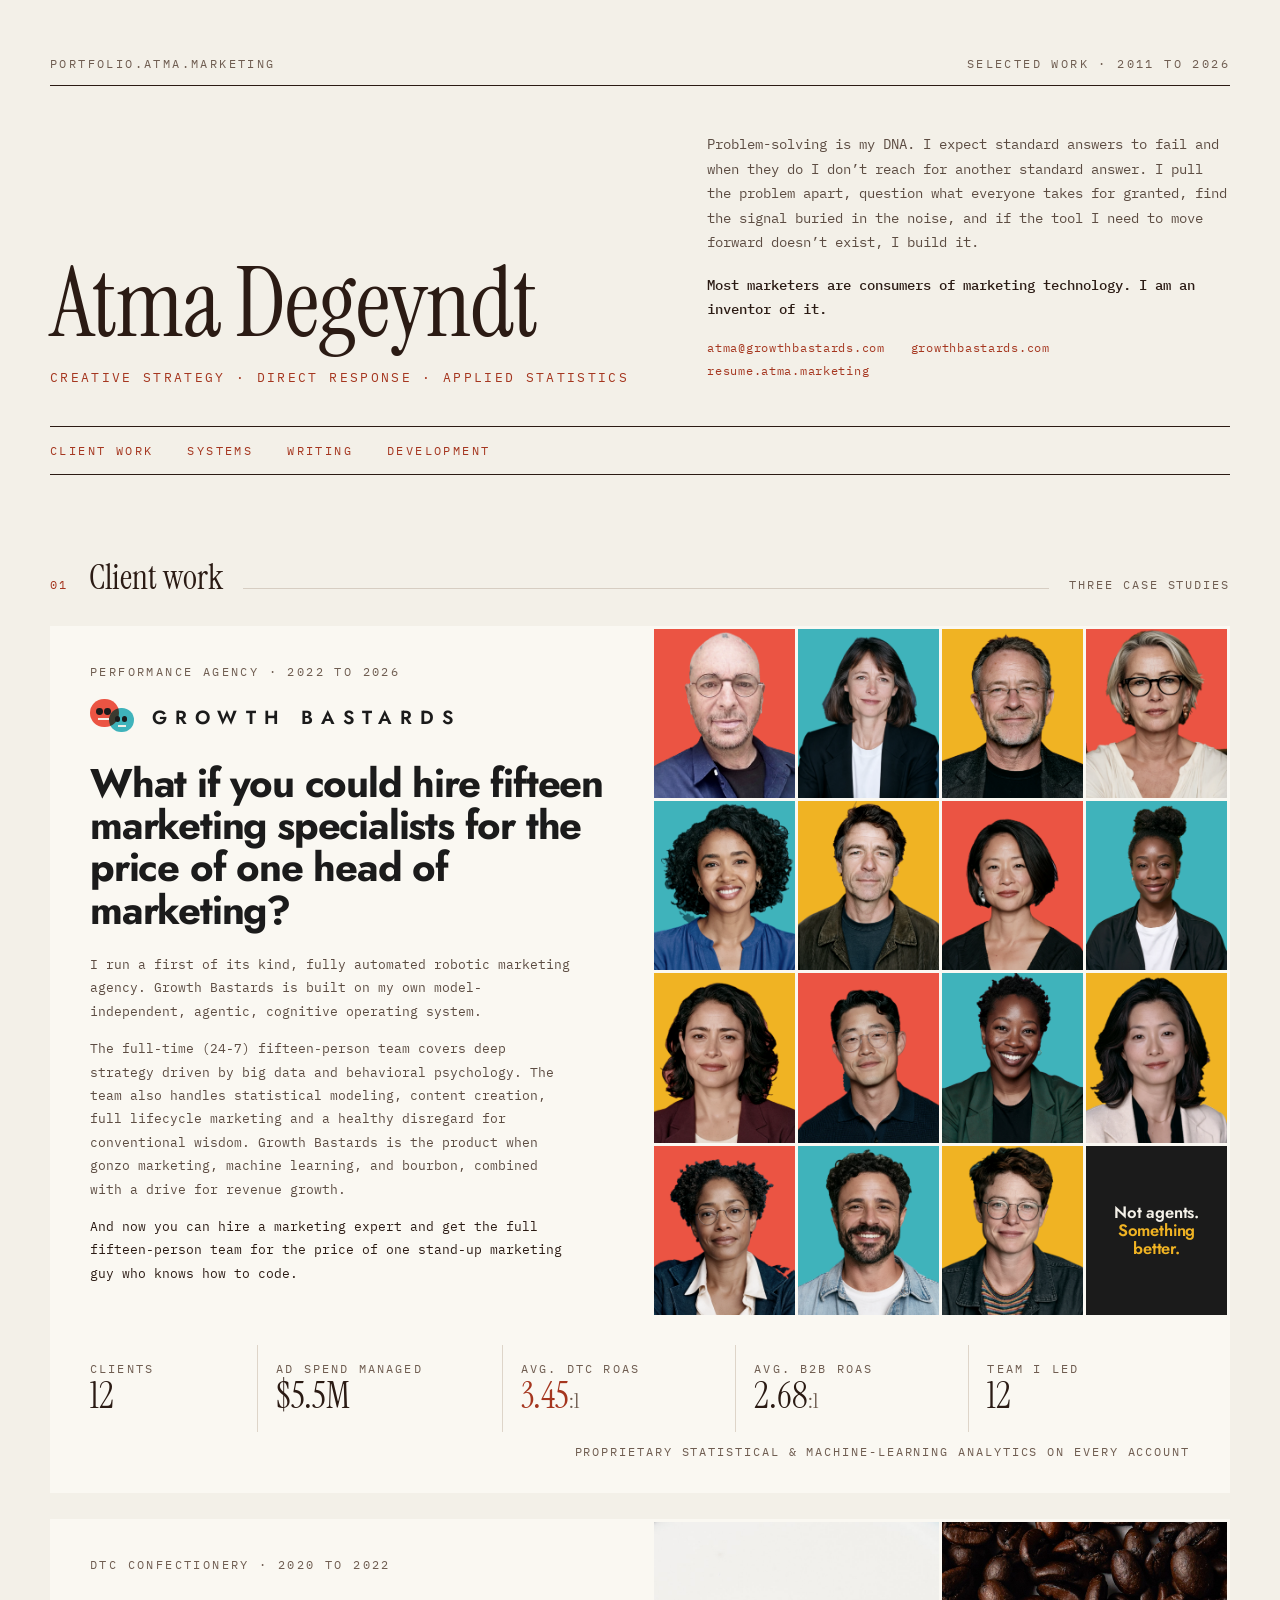
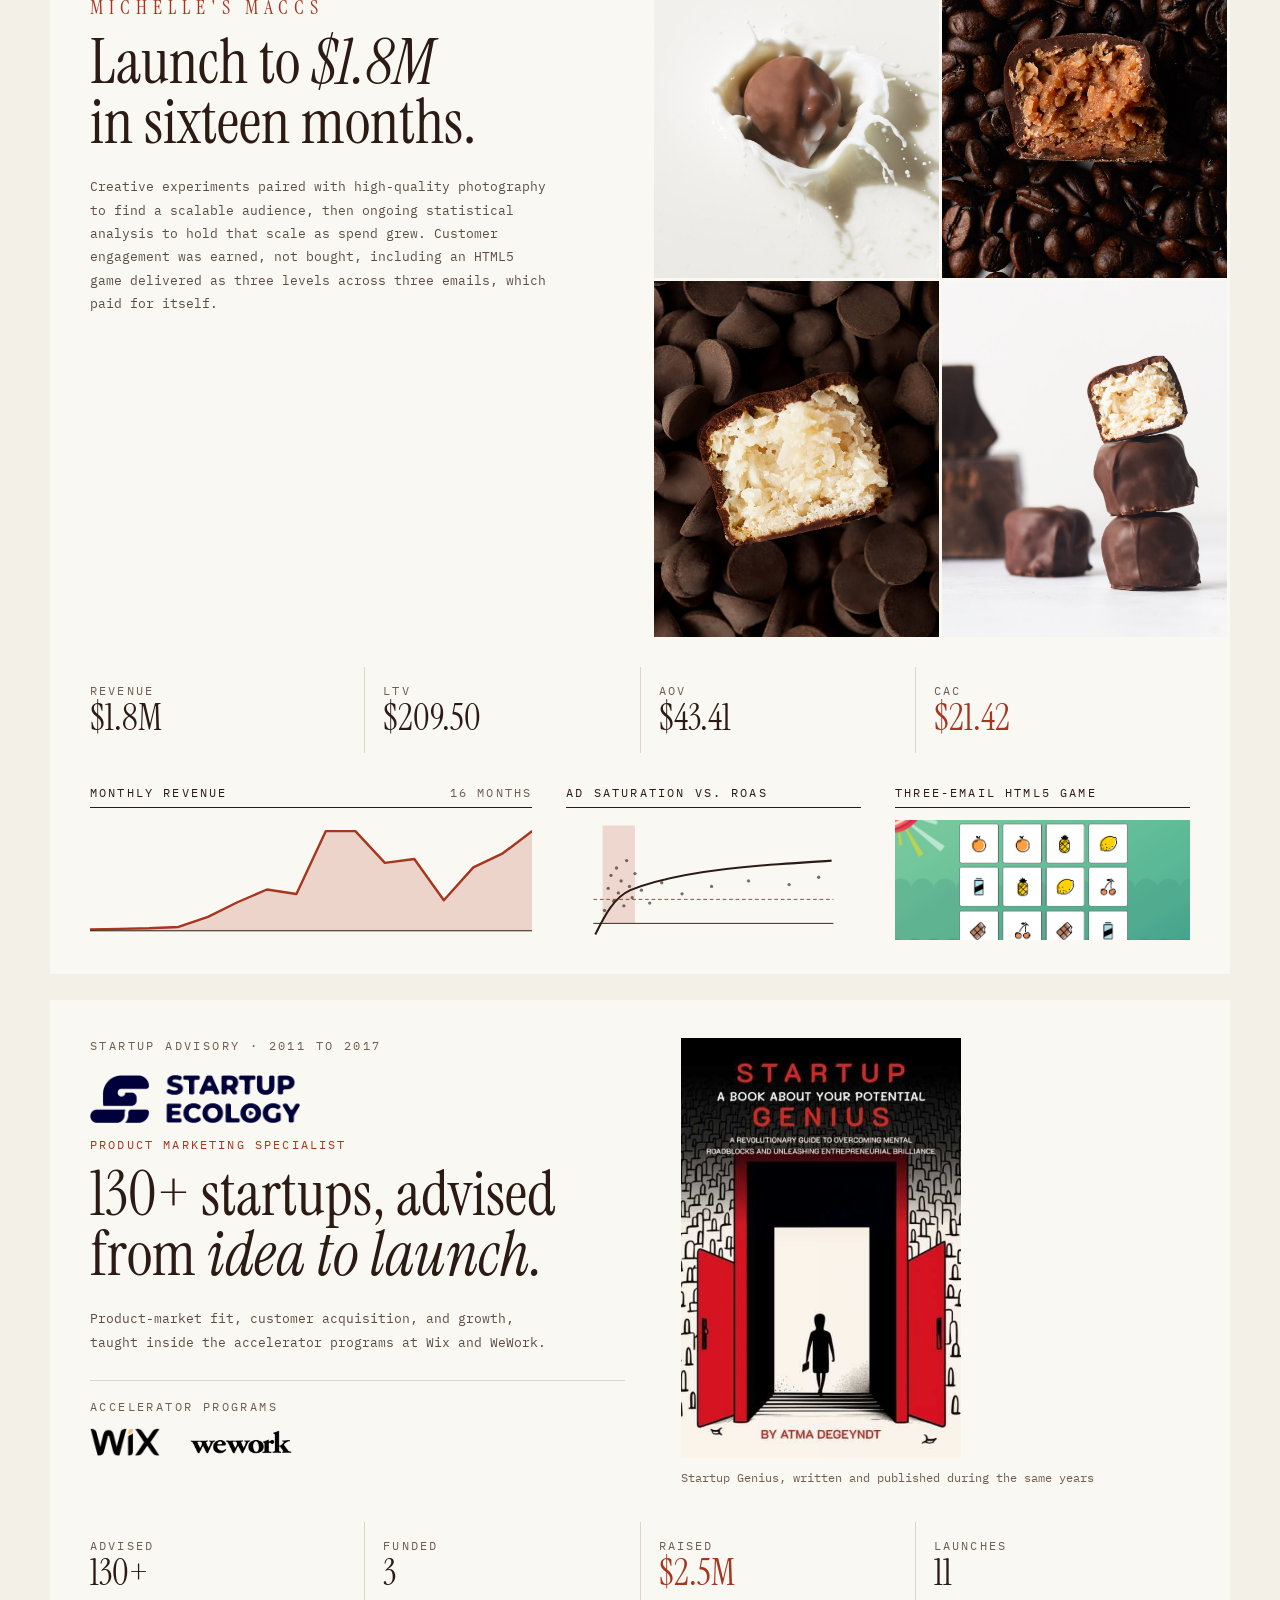
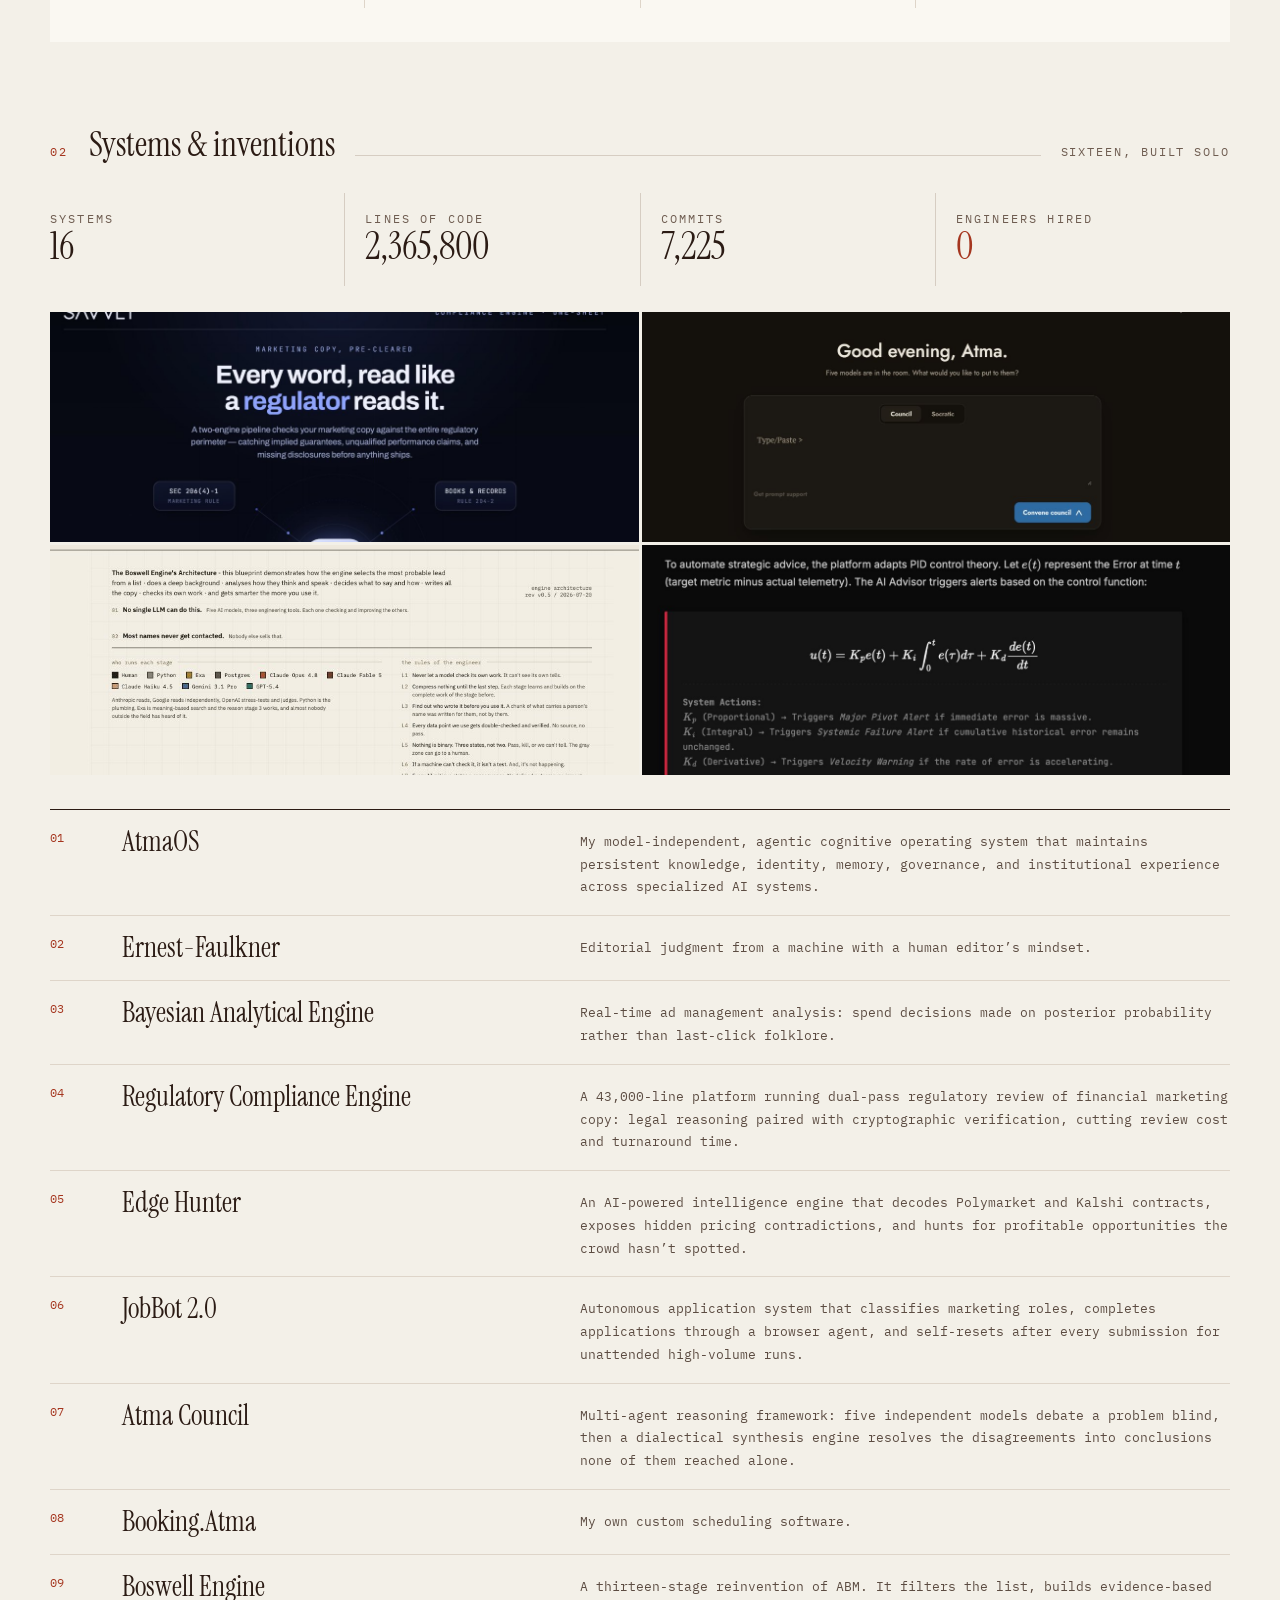
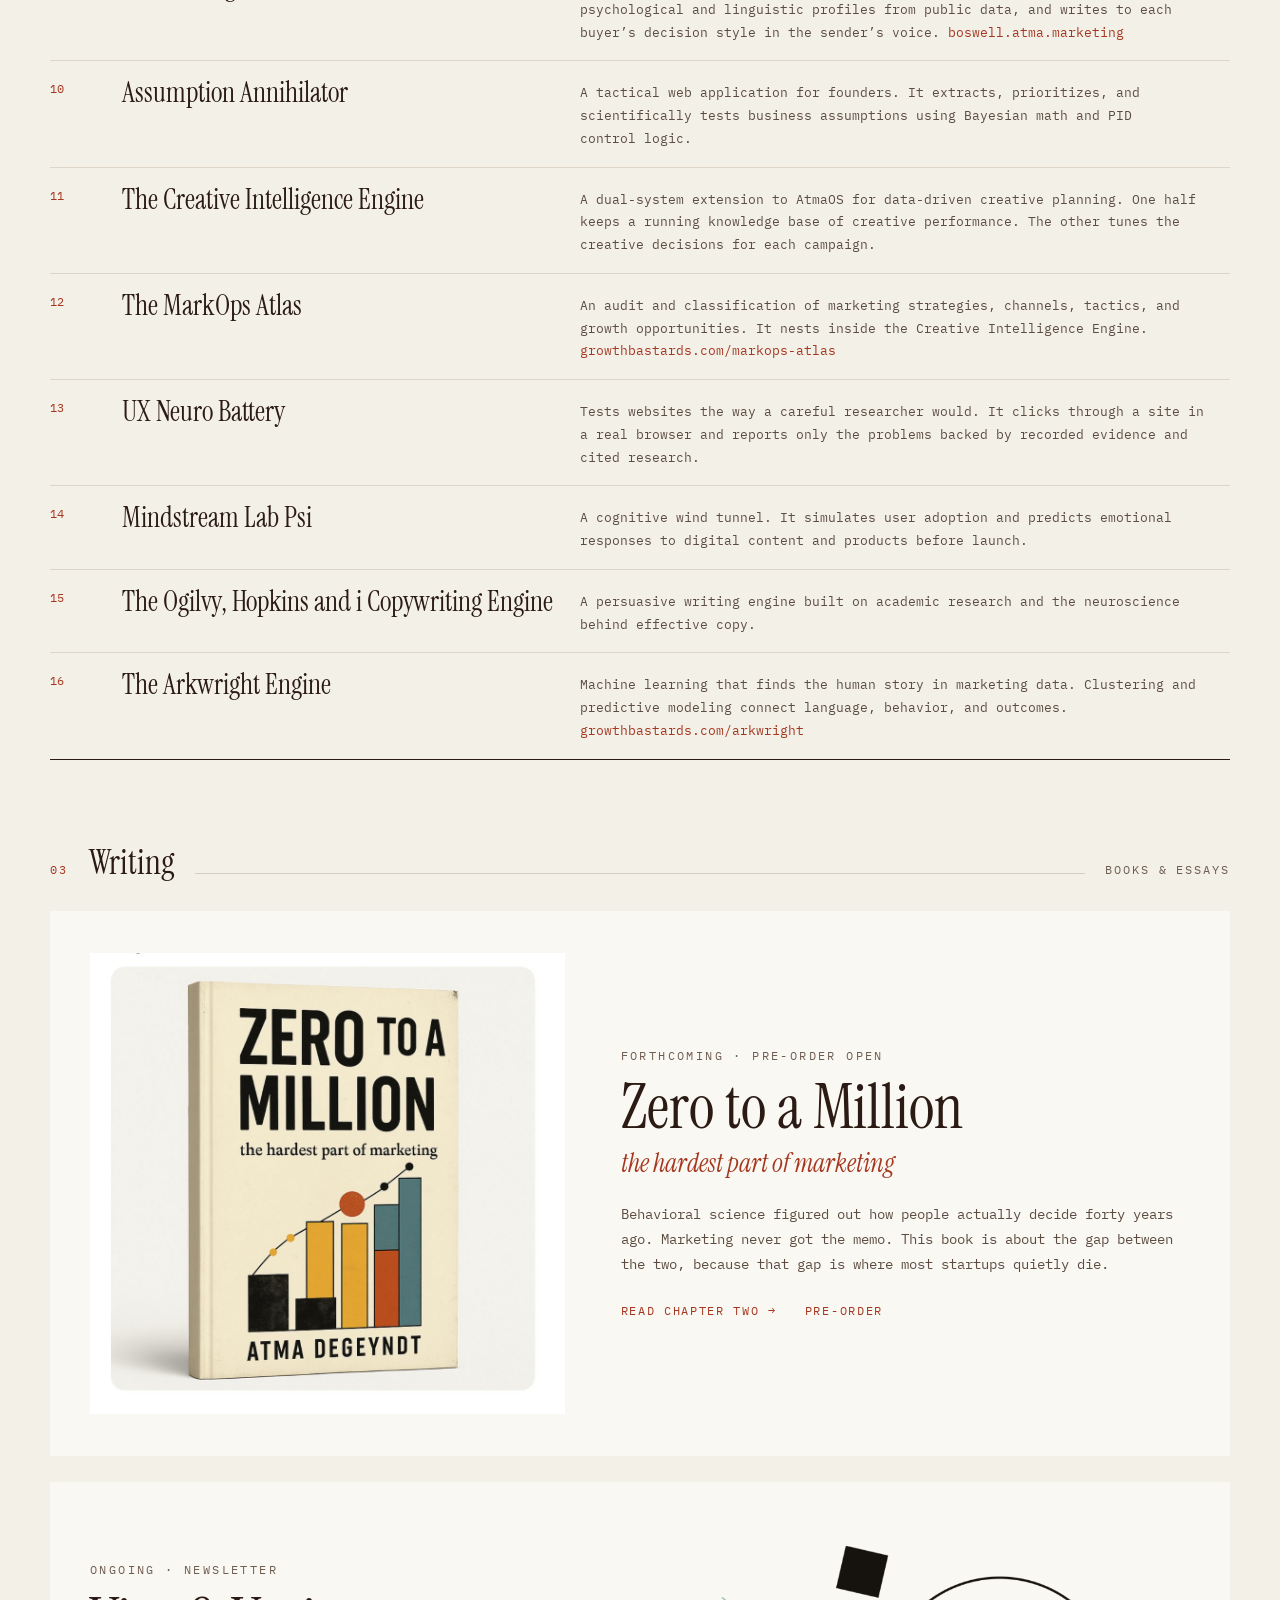
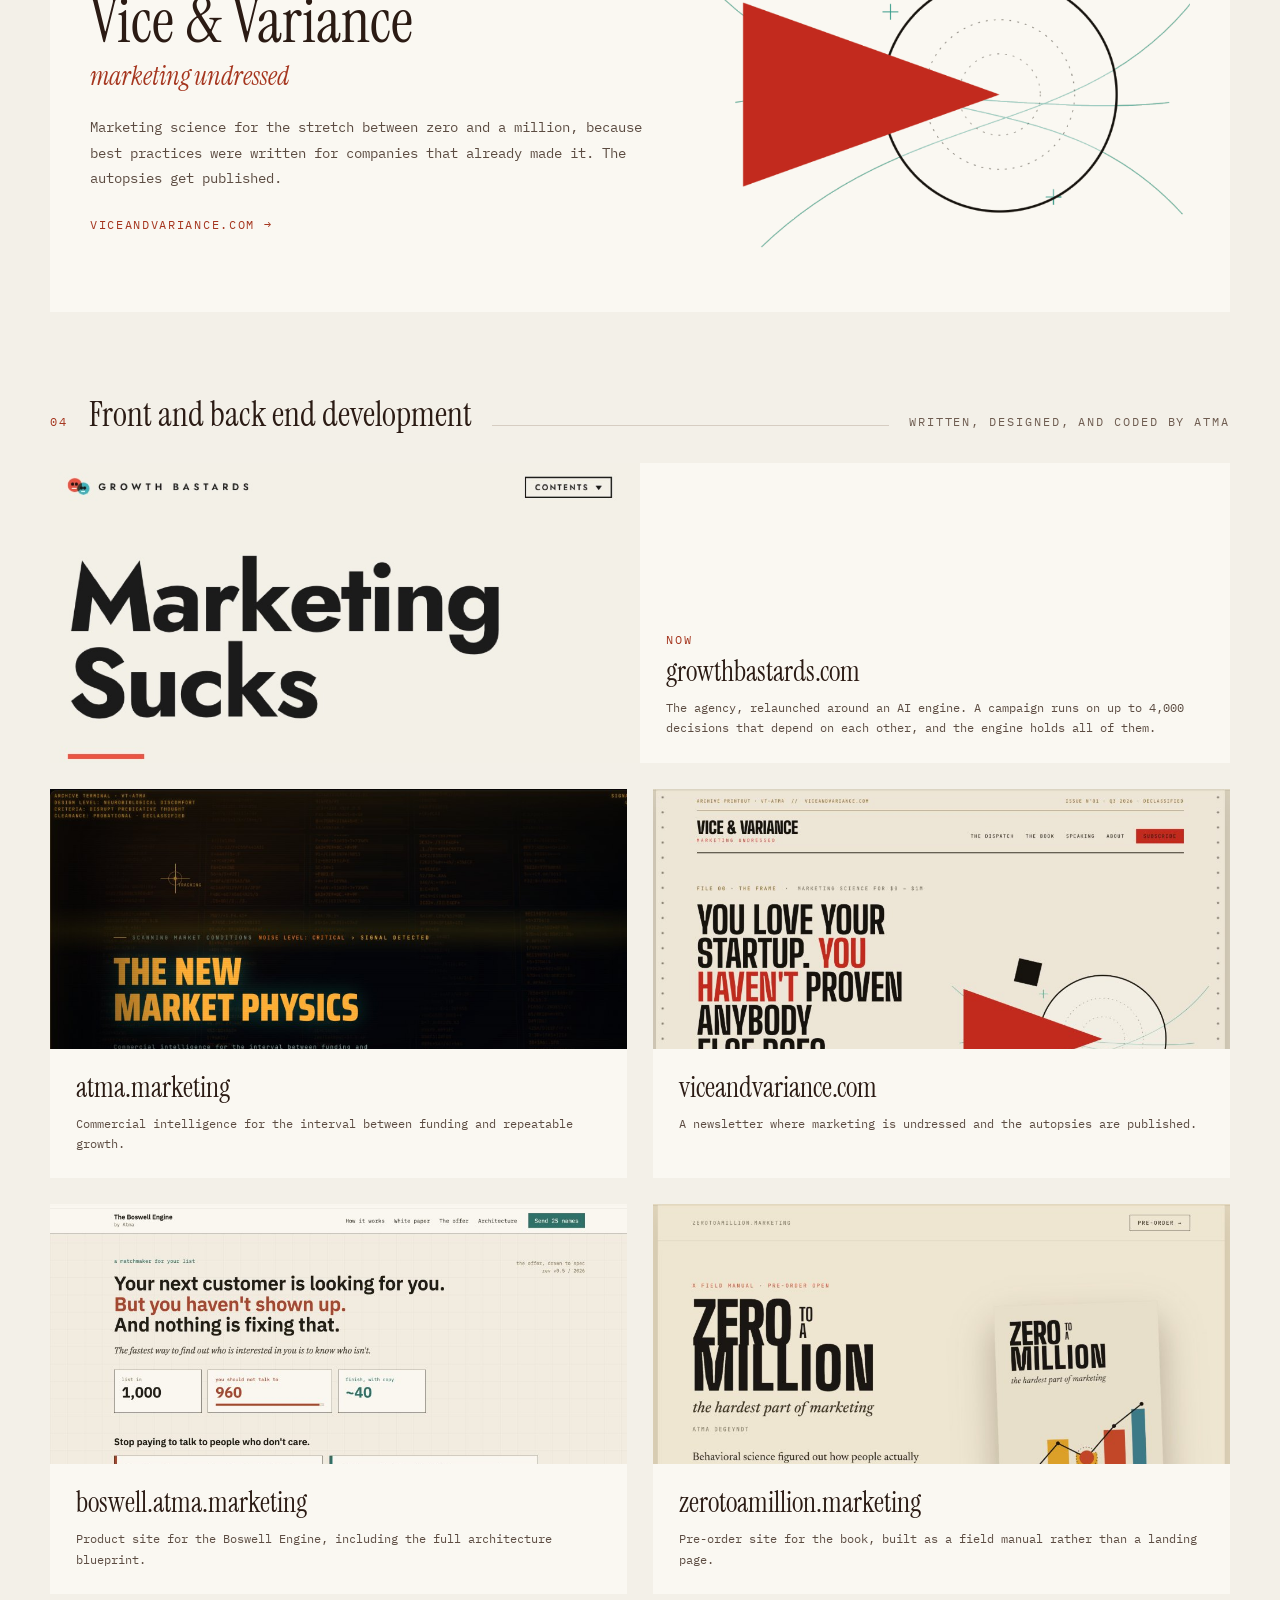
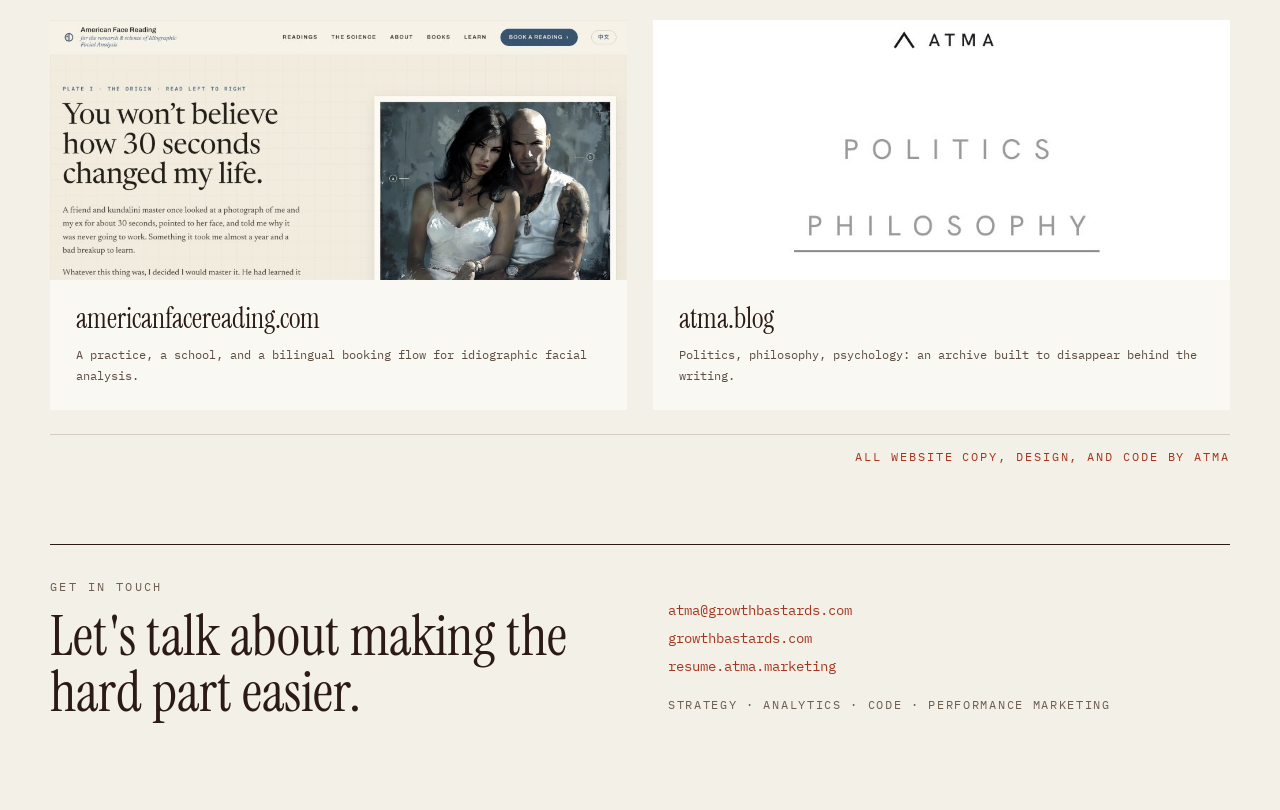
==== commit 9dfadaf5: "change dr. ux to the neuro battery." ====
--- a/index.html
+++ b/index.html
@@ -436,7 +436,7 @@
         </div>
         <div style="display:grid; grid-template-columns:48px 1fr 1.5fr; gap:24px; padding:16px 0; border-top:1px solid #ded5c9; align-items:start;">
           <div style="font-size:12px; color:#a5361f; padding-top:4px;">13</div>
-          <div style="font-family:'Instrument Serif',serif; font-size:28px; line-height:1.15;">Dr. UX</div>
+          <div style="font-family:'Instrument Serif',serif; font-size:28px; line-height:1.15;">UX Neuro Battery</div>
           <div style="font-size:13px; line-height:1.75; color:#5c4c42; padding-top:5px; text-wrap:pretty;">Tests websites the way a careful researcher would. It clicks through a site in a real browser and reports only the problems backed by recorded evidence and cited research.</div>
         </div>
         <div style="display:grid; grid-template-columns:48px 1fr 1.5fr; gap:24px; padding:16px 0; border-top:1px solid #ded5c9; align-items:start;">
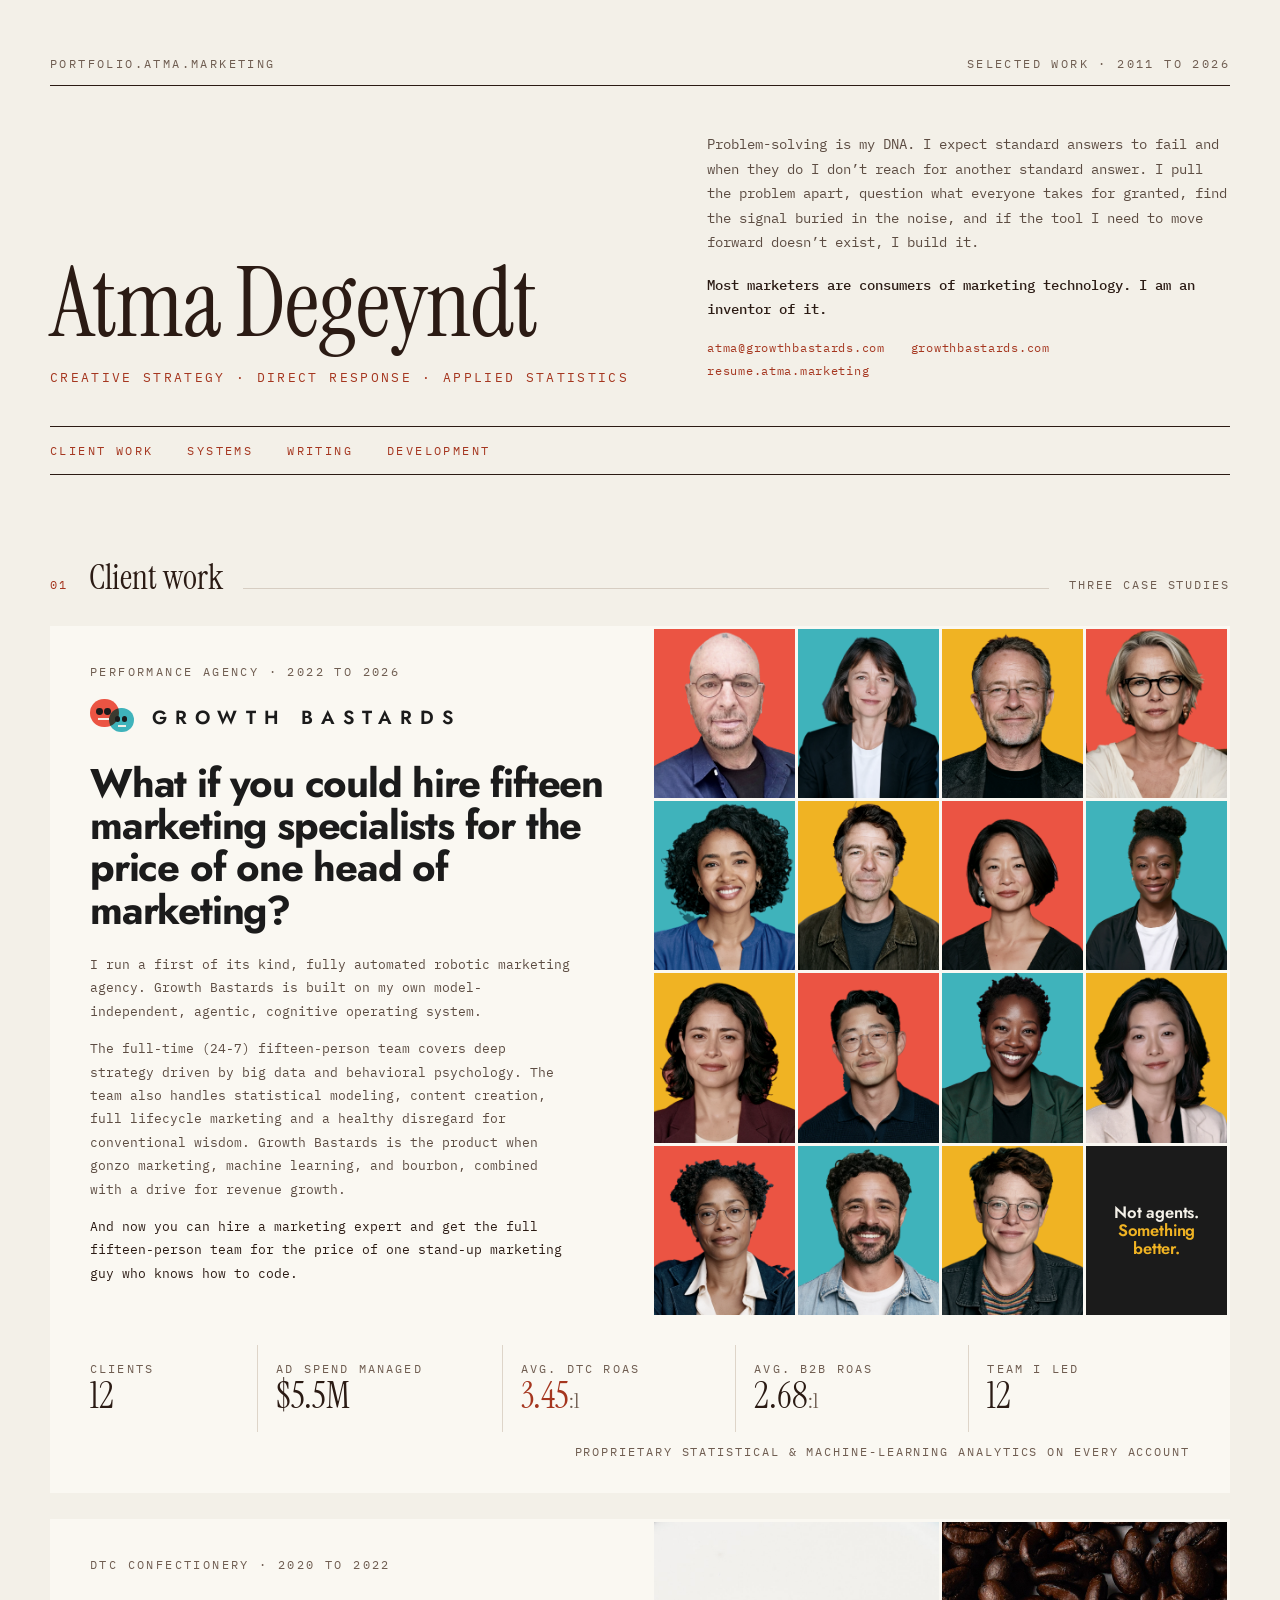
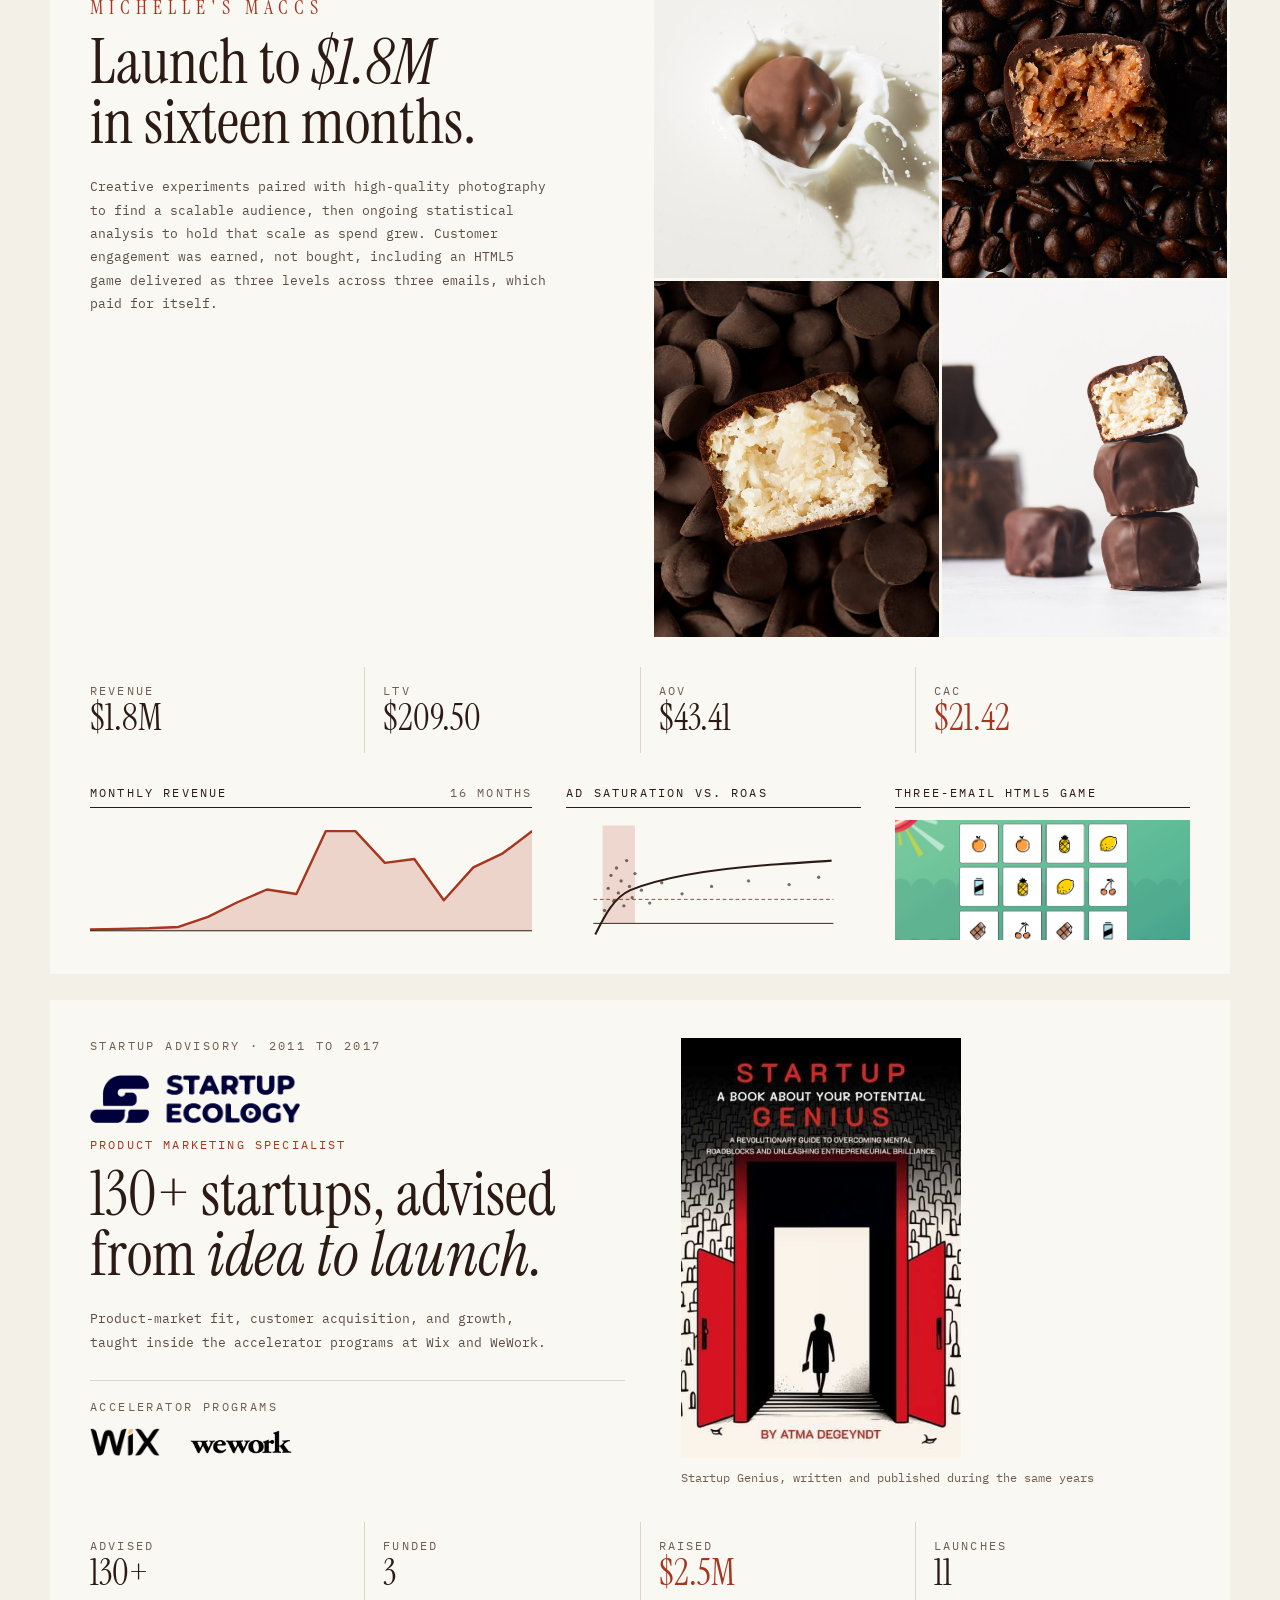
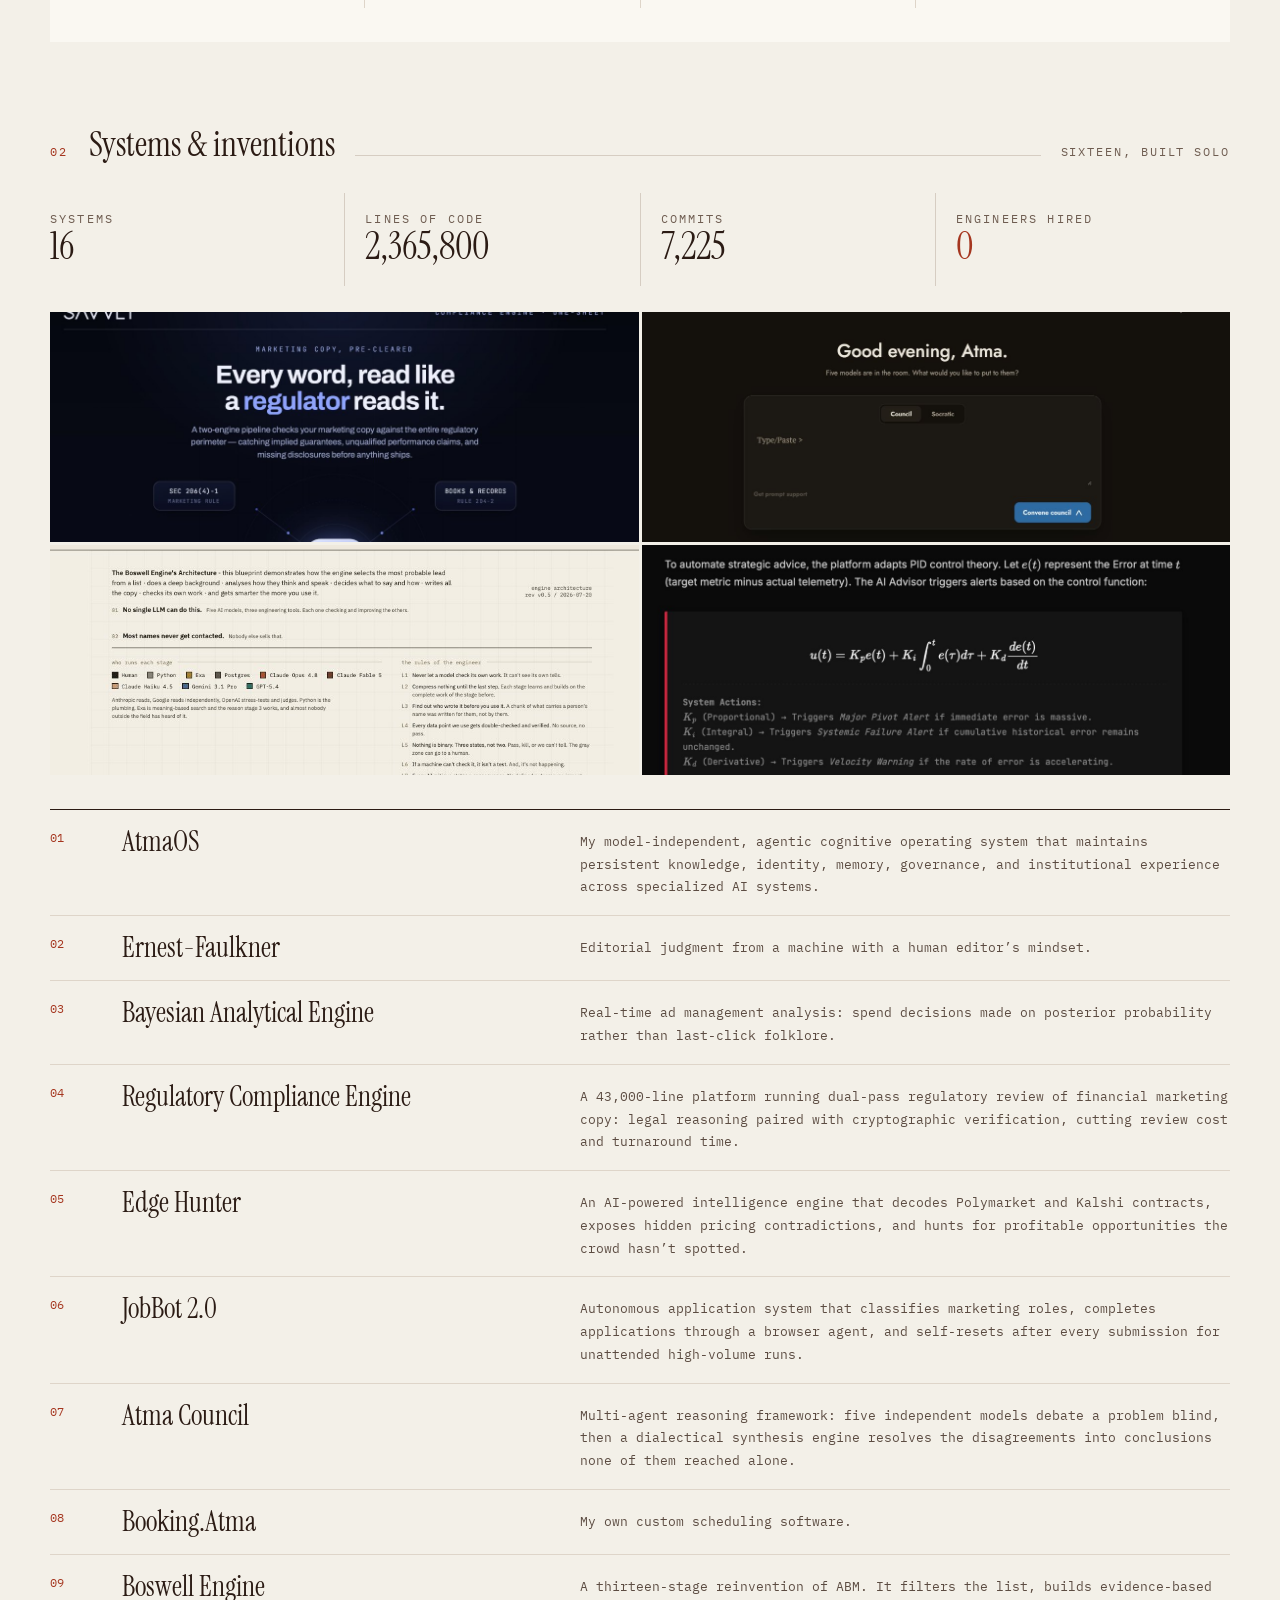
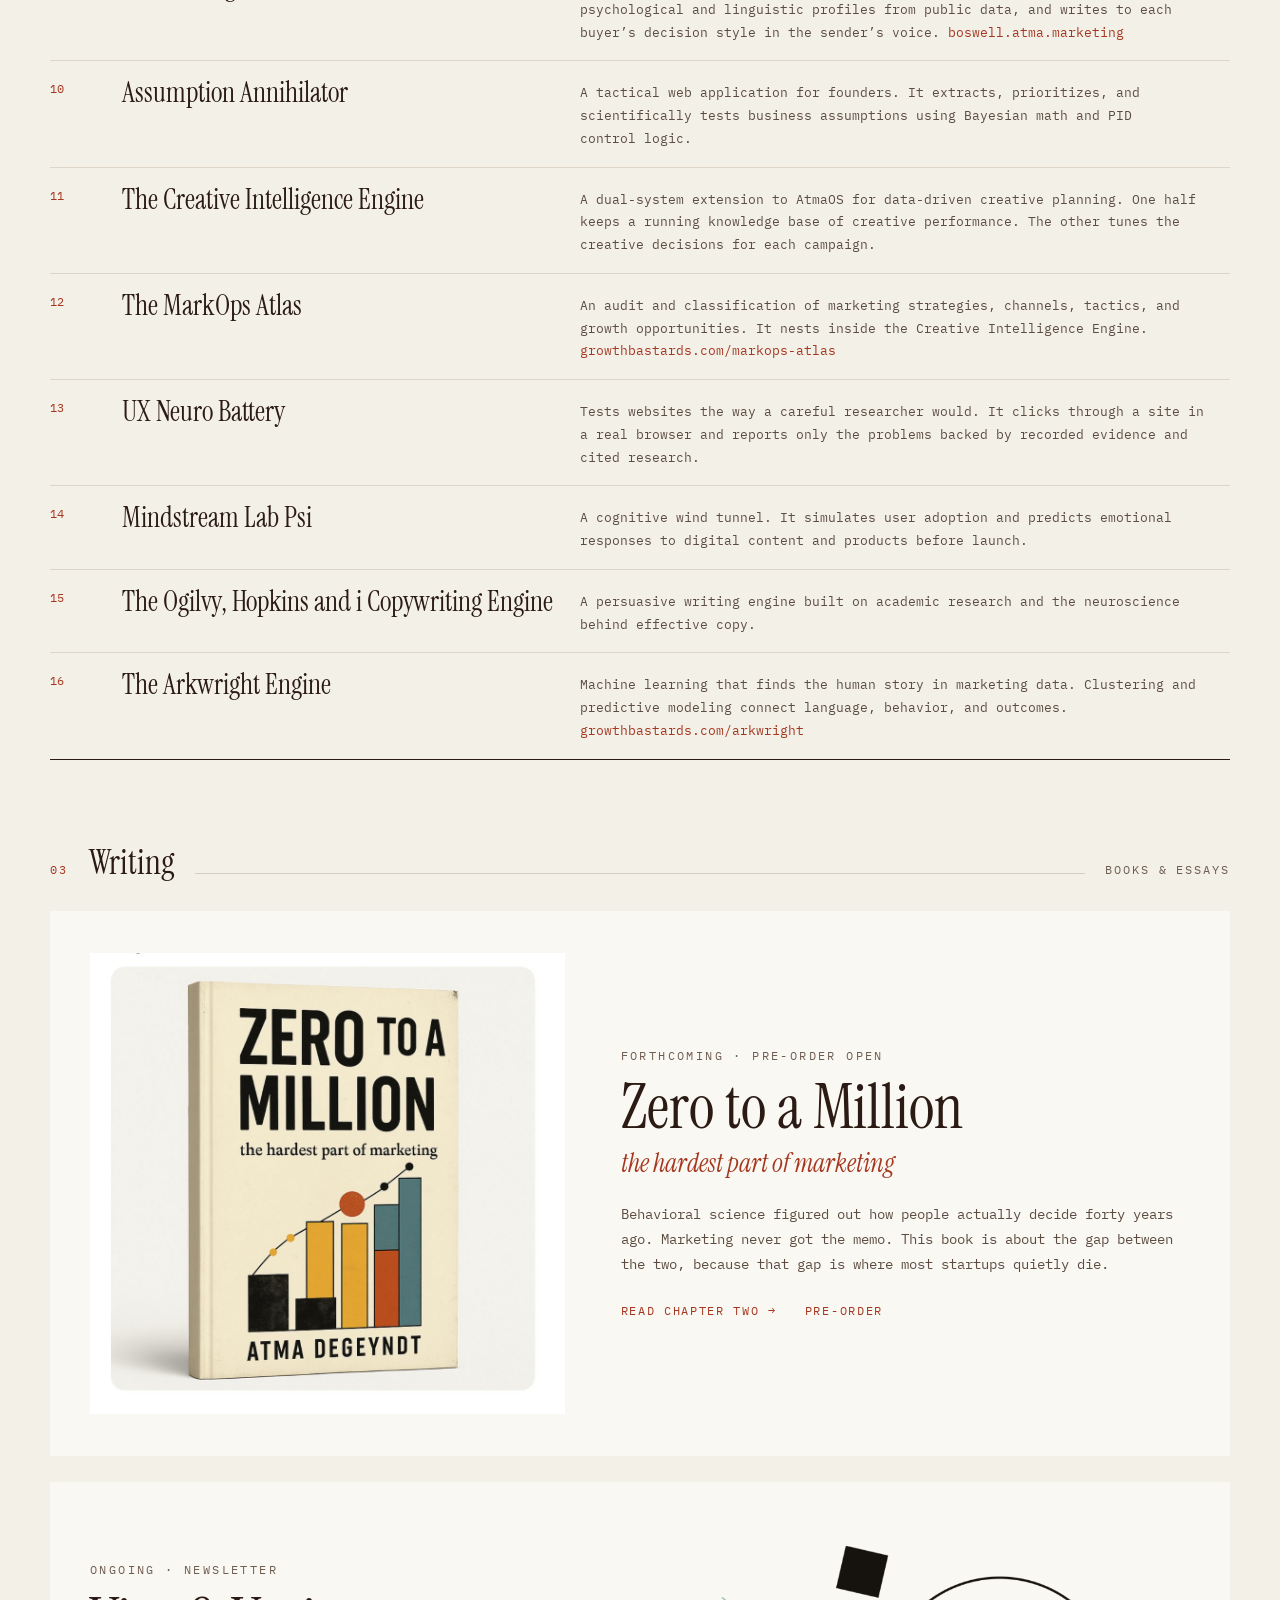
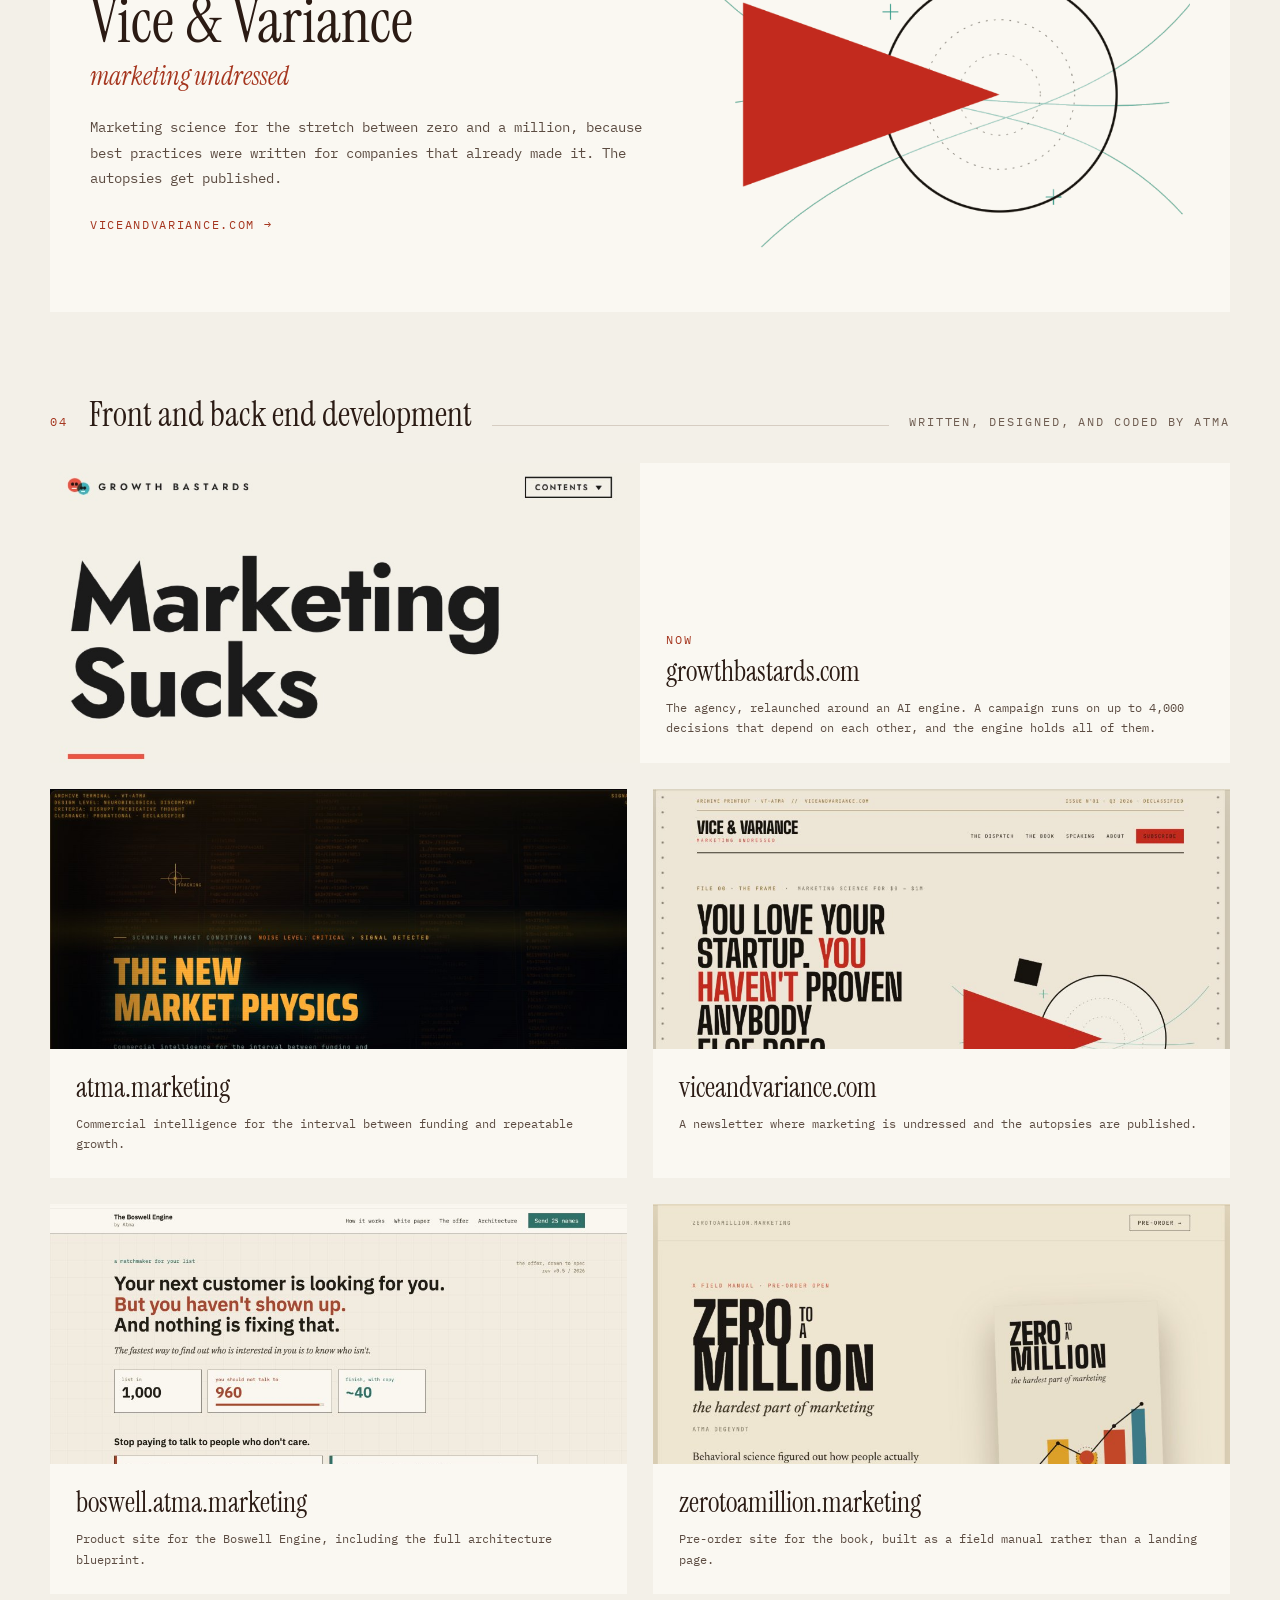
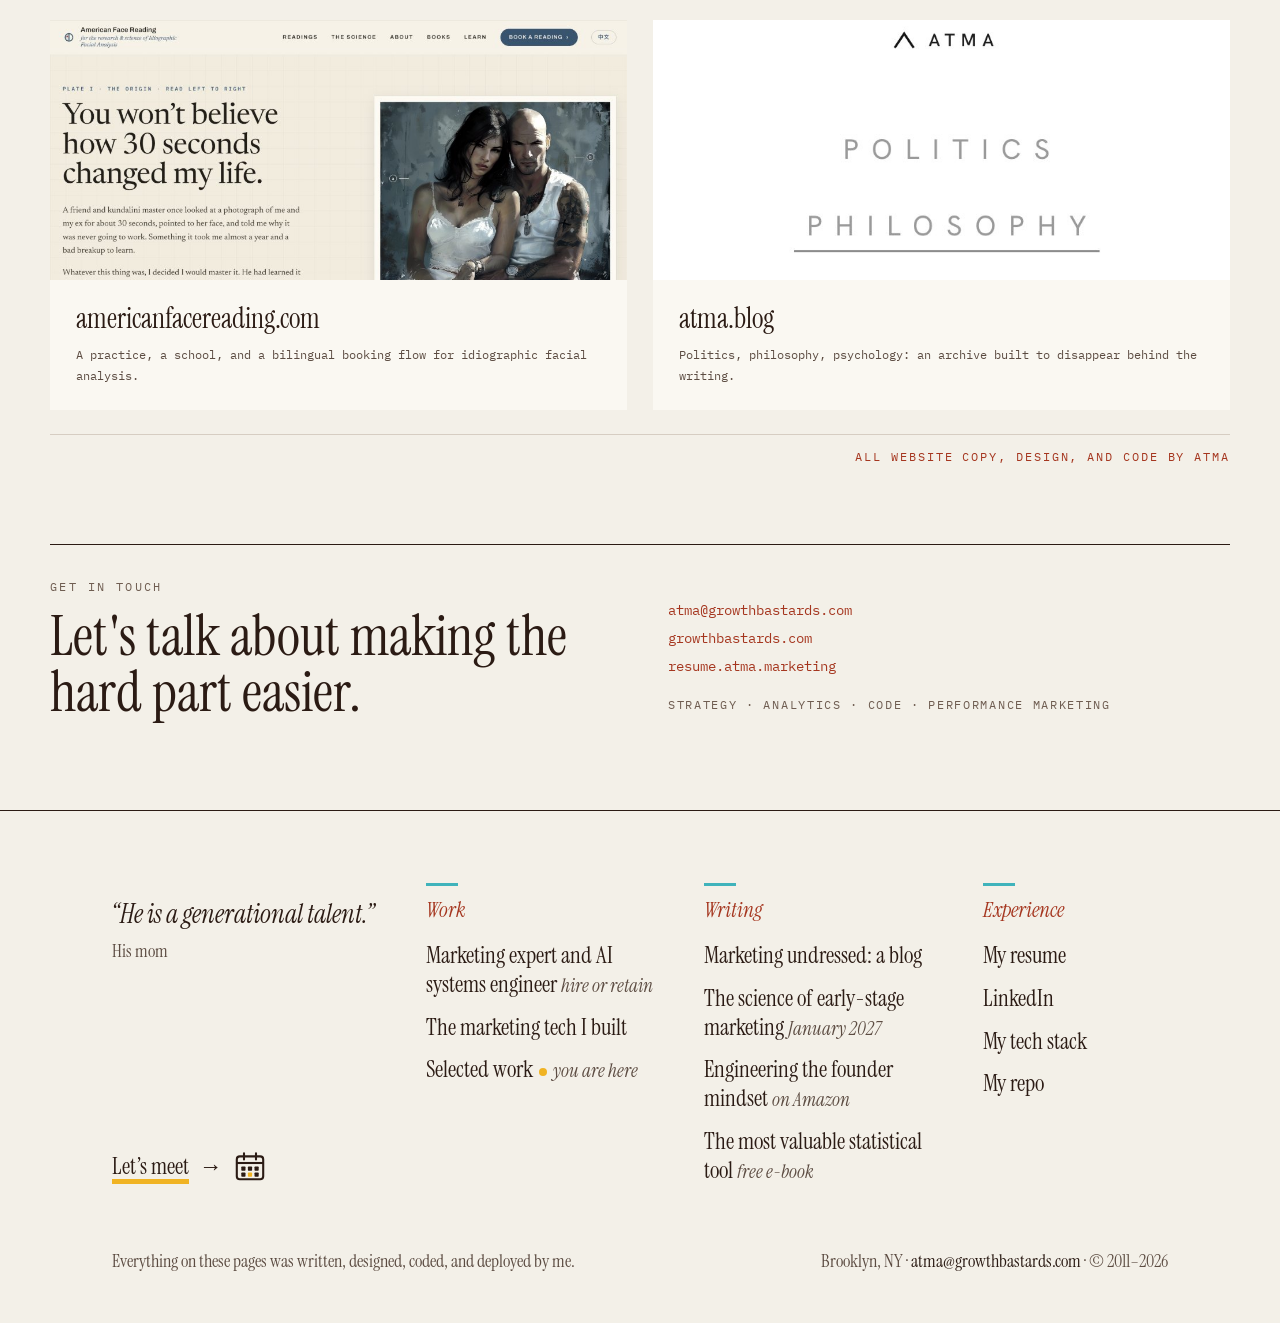
==== commit 49b6a7f4: "Unified footer Co-Authored-By: Claude Opus 5.5 <noreply@anthropic.com>" ====
--- a/index.html
+++ b/index.html
@@ -115,6 +115,7 @@
   }
 }
 </script>
+<!-- unified-footer-head:start --><link rel="stylesheet" href="/footer.css"><!-- unified-footer-head:end -->
 </head>
 <body>
 <div style="background:#f3f0e8; color:#2b1b14; font-family:'IBM Plex Mono',monospace; padding:0 0 90px;">
@@ -621,5 +622,55 @@
   document.addEventListener('keydown', function (e) { if (e.key === 'Escape') hide(); });
 })();
 </script>
+<!-- unified-footer:start -->
+<!-- Unified footer: portfolio.atma.marketing. Needs footer.css. Fonts this site must load: see README. -->
+<style>
+.af{--af-bg:#F3F0E8;--af-ink:#2B1B14;--af-muted:#5C4C42;--af-rule:#2B1B14;--af-bar:#3FB3BB;--af-hi:#F0B323;
+--af-head-color:#A5361F;--af-note-color:#5C4C42;--af-hover:#A5361F;--af-mail:#2B1B14;
+--af-link:400 23px/1.25 'Instrument Serif', serif;--af-head:italic 400 21px/1.2 'Instrument Serif', serif;--af-head-case:none;--af-head-track:normal;
+--af-note:italic 400 19px/1.25 'Instrument Serif', serif;--af-quote:italic 400 26px/1.3 'Instrument Serif', serif;--af-small:400 18px/1.45 'Instrument Serif', serif;--af-cta:400 23px/1.25 'Instrument Serif', serif}
+</style>
+<footer class="af">
+  <div class="af-wrap">
+  <div class="af-grid">
+    <figure class="af-quote">
+      <blockquote>“He is a generational talent.”</blockquote>
+      <figcaption>His mom</figcaption>
+    </figure>
+    <nav class="af-col work" aria-label="Work">
+      <p class="af-head">Work</p>
+      <ul>
+      <li><a href="https://growthbastards.com">Marketing expert and AI systems engineer <span class="af-note">hire or retain</span></a></li>
+      <li><a href="https://atma.marketing/evidence/">The marketing tech I built</a></li>
+      <li aria-current="page">Selected work <span class="af-note"><span class="af-dot"></span>you are here</span></li>
+      </ul>
+    </nav>
+    <nav class="af-col writing" aria-label="Writing">
+      <p class="af-head">Writing</p>
+      <ul>
+      <li><a href="https://viceandvariance.com">Marketing undressed: a blog</a></li>
+      <li><a href="https://zerotoamillion.marketing/">The science of early-stage marketing <span class="af-note">January 2027</span></a></li>
+      <li><a href="https://startupgenius.io">Engineering the founder mindset <span class="af-note">on Amazon</span></a></li>
+      <li><a href="https://viceandvariance.com/bayesian-marketing.html">The most valuable statistical tool <span class="af-note">free e-book</span></a></li>
+      </ul>
+    </nav>
+    <nav class="af-col exp" aria-label="Experience">
+      <p class="af-head">Experience</p>
+      <ul>
+      <li><a href="https://resume.atma.marketing/">My resume</a></li>
+      <li><a href="https://www.linkedin.com/in/askatma" target="_blank" rel="noopener">LinkedIn</a></li>
+      <li><a href="https://skills.atma.marketing">My tech stack</a></li>
+      <li><a href="https://github.com/justatma" target="_blank" rel="noopener">My repo</a></li>
+      </ul>
+    </nav>
+    <a class="af-cta" href="https://schedule.atma.marketing" target="_blank" rel="noopener"><span class="af-cta-text">Let’s meet</span><span aria-hidden="true">→</span><svg viewBox="0 0 30 30" fill="none" aria-hidden="true" focusable="false"><rect x="4" y="7" width="22" height="19" rx="2.5" stroke="currentColor" stroke-width="1.75"/><path d="M4 12.5H26" stroke="currentColor" stroke-width="1.75"/><path d="M10 4.5V9.5M20 4.5V9.5" stroke="currentColor" stroke-width="1.75" stroke-linecap="round"/><rect x="7.75" y="15.5" width="3.5" height="3.5" rx="0.6" fill="currentColor"/><rect x="13.25" y="15.5" width="3.5" height="3.5" rx="0.6" fill="currentColor"/><rect x="18.75" y="15.5" width="3.5" height="3.5" rx="0.6" fill="currentColor"/><rect x="7.75" y="20.5" width="3.5" height="3.5" rx="0.6" fill="currentColor"/><rect x="13.25" y="20.5" width="3.5" height="3.5" rx="0.6" fill="var(--af-hi)"/><rect x="18.75" y="20.5" width="3.5" height="3.5" rx="0.6" fill="currentColor"/></svg></a>
+  </div>
+  <div class="af-base">
+    <p>Everything on these pages was written, designed, coded, and deployed by me.</p>
+    <p>Brooklyn, NY · <a href="mailto:atma@growthbastards.com">atma@growthbastards.com</a><span class="af-copy"><span class="af-sep"> · </span>© 2011–2026</span></p>
+  </div>
+  </div>
+</footer>
+<!-- unified-footer:end -->
 </body>
 </html>
--- a/footer.css
+++ b/footer.css
@@ -0,0 +1,39 @@
+/* Unified footer, shared structure. Skin values live in each site's snippet as --af-* custom properties. */
+.af{background:var(--af-bg);color:var(--af-ink);border-top:1px solid var(--af-rule);-webkit-font-smoothing:antialiased}
+.af *,.af *::before,.af *::after{box-sizing:border-box}
+.af-wrap{max-width:1280px;margin:0 auto;padding:72px 112px 48px}
+.af a{color:var(--af-ink);text-decoration:none}
+.af a:hover{color:var(--af-hover);text-decoration:underline;text-decoration-thickness:1px;text-underline-offset:5px}
+.af a:focus-visible{outline:2px solid var(--af-hover);outline-offset:4px}
+.af-grid{display:grid;grid-template-columns:1.15fr 1fr 1fr .8fr;grid-template-rows:auto 1fr;grid-template-areas:"quote work writing exp" "cta work writing exp";column-gap:48px;row-gap:40px}
+.af-quote{grid-area:quote;margin:0;padding-top:15px}
+.af-quote blockquote{margin:0;font:var(--af-quote)}
+.af-quote figcaption{margin-top:6px;font:var(--af-small);color:var(--af-muted)}
+.af-col{display:flex;flex-direction:column;gap:14px}
+.af-col.work{grid-area:work}.af-col.writing{grid-area:writing}.af-col.exp{grid-area:exp}
+.af-head{margin:0 0 4px;padding-top:12px;width:32px;white-space:nowrap;border-top:3px solid var(--af-bar);font:var(--af-head);text-transform:var(--af-head-case);letter-spacing:var(--af-head-track);color:var(--af-head-color)}
+.af-col ul{list-style:none;margin:0;padding:0;display:flex;flex-direction:column;gap:14px}
+.af-col li{font:var(--af-link)}
+.af-note{white-space:nowrap;font:var(--af-note);color:var(--af-note-color)}
+.af-dot{display:inline-block;width:8px;height:8px;border-radius:50%;background:var(--af-hi);margin:0 6px 2px 2px;vertical-align:middle}
+.af .af-cta{grid-area:cta;align-self:end;justify-self:start;display:inline-flex;align-items:center;gap:10px;font:var(--af-cta);text-decoration:none}
+.af .af-cta:hover{text-decoration:none}
+.af-cta-text{text-decoration:underline;text-decoration-color:var(--af-hi);text-decoration-thickness:5px;text-underline-offset:5px;text-decoration-skip-ink:none}
+.af-cta svg{flex:none;width:36px;height:36px}
+.af-base{display:flex;justify-content:space-between;gap:12px 32px;flex-wrap:wrap;margin-top:64px;font:var(--af-small);color:var(--af-muted)}
+.af-base p{margin:0}
+.af .af-base a{color:var(--af-mail)}
+@media (max-width:1100px){
+ .af-wrap{padding:64px 48px 40px}
+ .af-grid{grid-template-columns:repeat(3,minmax(0,1fr));grid-template-rows:auto;grid-template-areas:"quote quote quote" "work writing exp" "cta cta cta";row-gap:48px}
+ .af-quote{padding-top:0}
+}
+@media (max-width:700px){
+ .af-wrap{padding:56px 24px 40px}
+ .af-grid{grid-template-columns:minmax(0,1fr);grid-template-areas:"quote" "work" "writing" "exp" "cta";row-gap:40px}
+ .af-col li{padding:4px 0}
+ .af .af-cta{padding:10px 0}
+ .af-base{flex-direction:column;gap:6px;margin-top:40px}
+ .af-copy{display:block;margin-top:6px}
+ .af-sep{display:none}
+}
